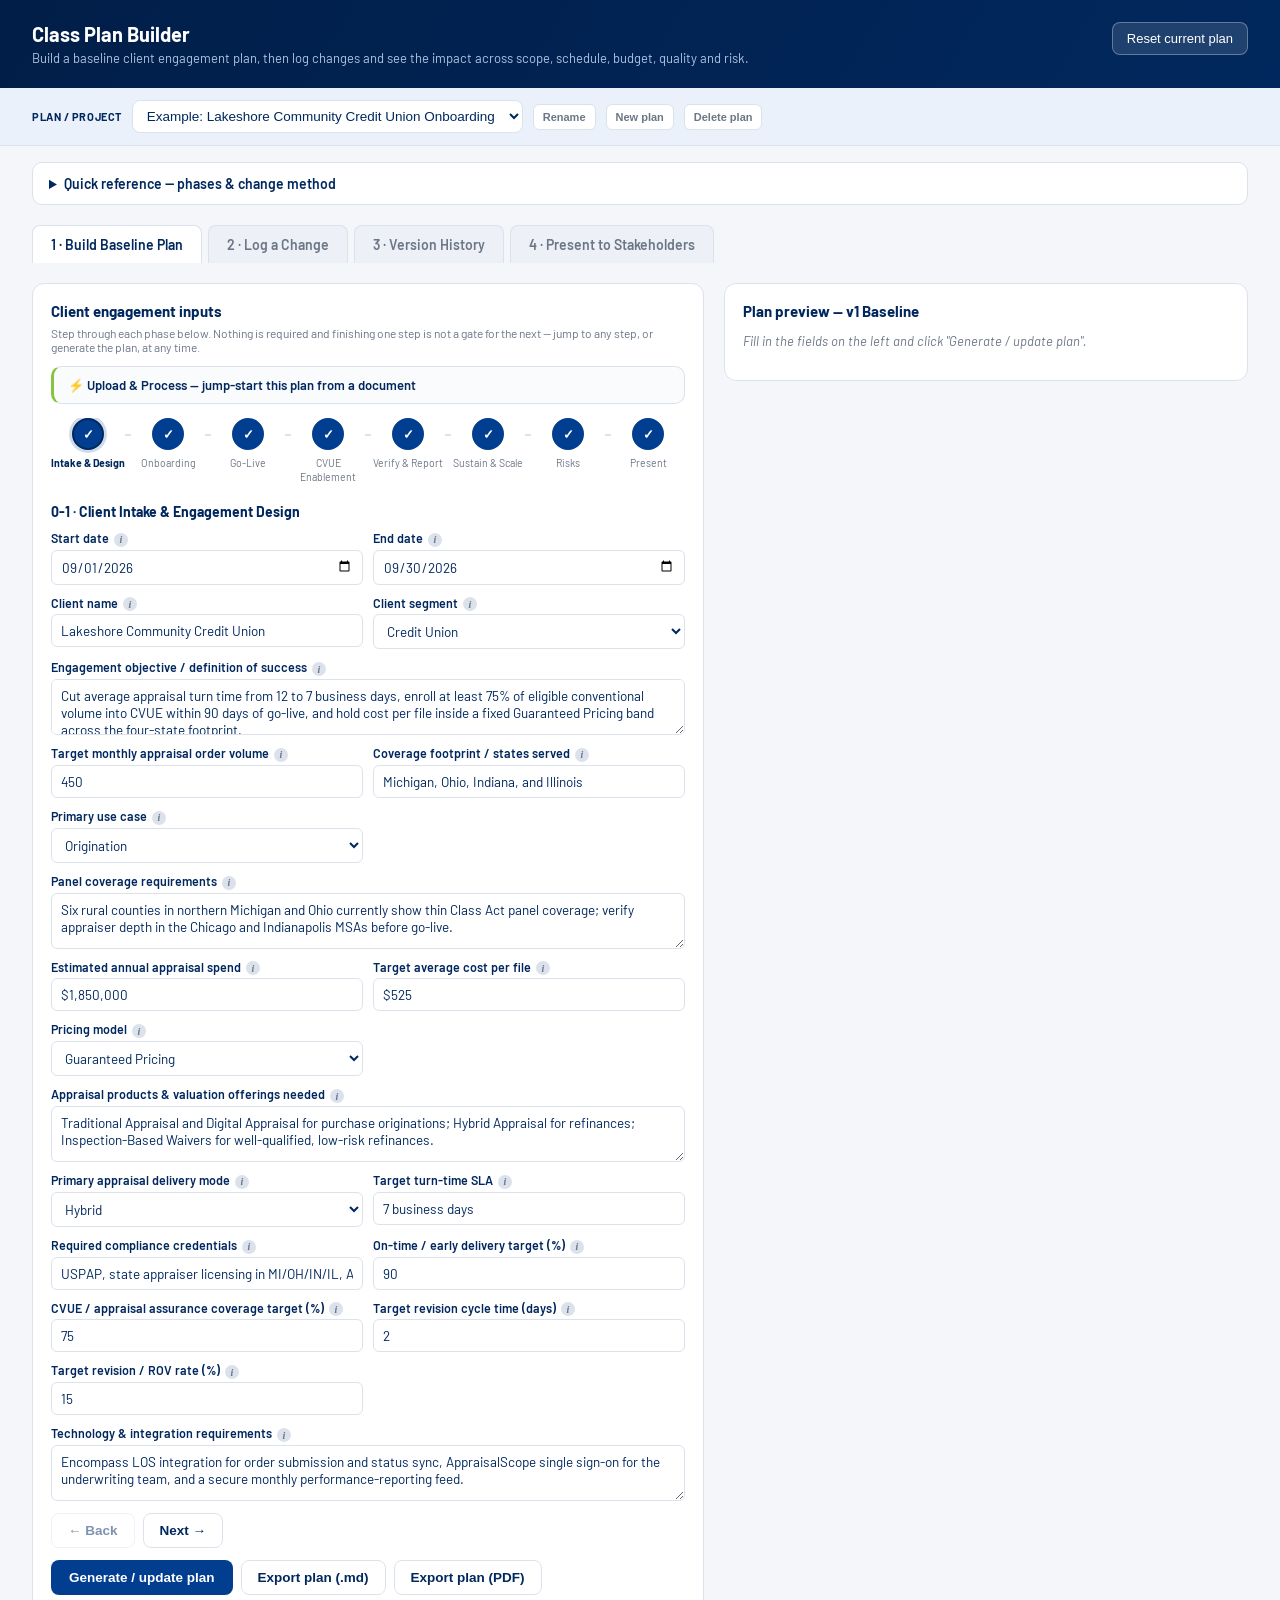
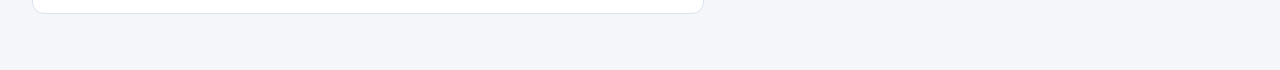
==== class-plan-builder.html @ 6e2c3fe5 "Add files via upload" ====
<!DOCTYPE html>
<html lang="en">
<head>
<meta charset="UTF-8">
<meta name="viewport" content="width=device-width, initial-scale=1.0">
<title>Class Plan Builder</title>
<link href="https://fonts.googleapis.com/css2?family=Barlow:wght@400;500;600;700&display=swap" rel="stylesheet">
<style>
  :root{
    color-scheme: light;
    --teal-dark:#011E48;
    --teal:#01285E;
    --accent:#85C341;
    --accent-2:#013E90;
    --bg:#F4F6FA;
    --card:#ffffff;
    --border:#DCE2EC;
    --text:#01285E;
    --muted:#6B7686;
    --sev-none:#97A1B2;
    --sev-low:#013E90;
    --sev-medium:#C58A1C;
    --sev-high:#C4472C;
  }
  *{box-sizing:border-box;}
  body{ font-family:'Barlow',-apple-system,BlinkMacSystemFont,'Segoe UI',sans-serif; background:var(--bg); color:var(--text); margin:0; }
  header{ background:linear-gradient(120deg,var(--teal-dark),var(--teal)); color:#fff; padding:22px 32px; display:flex; justify-content:space-between; align-items:flex-start; flex-wrap:wrap; gap:12px; }
  header h1{ margin:0; font-size:20px; }
  header p{ margin:4px 0 0; color:#AFC4E2; font-size:13px; }
  header .actions{ display:flex; gap:8px; }
  .top-btn{ background:rgba(255,255,255,.12); color:#fff; border:1px solid rgba(255,255,255,.3); padding:8px 14px; border-radius:8px; font-size:13px; cursor:pointer; }
  .top-btn:hover{ background:rgba(255,255,255,.22); }

  .project-bar{ display:flex; align-items:center; gap:10px; padding:12px 32px; background:#EAF1FB; border-bottom:1px solid var(--border); flex-wrap:wrap; }
  .project-bar-label{ font-size:11px; font-weight:700; color:var(--teal); text-transform:uppercase; letter-spacing:.05em; }
  .project-bar select{ padding:7px 10px; border-radius:8px; border:1px solid var(--border); font-size:13.5px; min-width:200px; background:#fff; color:var(--text); }

  details.quickref{ margin:16px 32px 0; background:#fff; border:1px solid var(--border); border-radius:10px; }
  details.quickref summary{ padding:12px 16px; font-weight:600; cursor:pointer; color:var(--teal); font-size:14px; }
  .quickref-body{ padding:0 16px 16px; font-size:13px; color:var(--muted); line-height:1.6; }
  .quickref-body b{ color:var(--text); }
  .phase-chain{ display:flex; flex-wrap:wrap; gap:6px; margin:8px 0 14px; }
  .phase-chip{ background:#EAF1FB; border:1px solid var(--border); border-radius:16px; padding:4px 10px; font-size:12px; }

  .tabs{ display:flex; gap:6px; padding:20px 32px 0; }
  .tab-btn{ padding:10px 18px; border-radius:8px 8px 0 0; border:1px solid var(--border); border-bottom:none; background:#EDF0F6; cursor:pointer; font-weight:600; color:var(--muted); font-size:14px; }
  .tab-btn.active{ background:var(--card); color:var(--teal); }
  .tab-content{ display:none; padding:20px 32px 56px; }
  .tab-content.active{ display:block; }

  .columns{ display:grid; grid-template-columns:1fr 1fr; gap:20px; align-items:start; }
  @media(max-width:920px){ .columns{grid-template-columns:1fr;} }
  .panel{ background:var(--card); border:1px solid var(--border); border-radius:12px; padding:18px; }
  .panel h2{ margin-top:0; font-size:15px; color:var(--teal); }
  .panel .hint{ font-size:12px; color:var(--muted); margin:-6px 0 12px; }

  .group{ border:1px solid var(--border); border-radius:10px; margin-bottom:10px; background:#FAFBFD; }
  .group summary{ border-radius:10px 10px 0 0; }
  .group summary{ padding:10px 14px; font-weight:600; cursor:pointer; color:var(--teal); font-size:13px; }
  .grid{ display:grid; grid-template-columns:1fr 1fr; gap:10px; padding:0 14px 14px; }
  .grid.no-pad{ padding:0; }
  .field{ display:flex; flex-direction:column; gap:3px; font-size:12.5px; color:var(--muted); }
  .field.wide{ grid-column:1/-1; }
  .field input, .field select, .field textarea{ padding:7px 9px; border:1px solid var(--border); border-radius:6px; font-size:13.5px; font-family:inherit; color:var(--text); background:#fff; }
  .field textarea{ min-height:56px; resize:vertical; }
  .field > span{ font-weight:600; color:var(--text); }

  .info-icon{ display:inline-flex; align-items:center; justify-content:center; width:14px; height:14px; border-radius:50%; background:var(--border); color:var(--muted); font-size:10px; font-weight:700; font-style:italic; font-family:Georgia,'Times New Roman',serif; cursor:help; position:relative; margin-left:5px; vertical-align:middle; }
  .info-icon:hover, .info-icon:focus{ background:var(--accent-2); color:#fff; outline:none; }
  .info-icon .tooltip{ display:none; position:absolute; left:50%; transform:translateX(-50%); bottom:135%; width:230px; background:var(--teal); color:#fff; font-size:11px; font-weight:400; font-style:normal; font-family:-apple-system,BlinkMacSystemFont,"Segoe UI",Roboto,sans-serif; padding:8px 10px; border-radius:8px; line-height:1.45; z-index:30; box-shadow:0 4px 12px rgba(0,0,0,.18); text-align:left; }
  .info-icon .tooltip::after{ content:''; position:absolute; top:100%; left:50%; transform:translateX(-50%); border:5px solid transparent; border-top-color:var(--teal); }
  .info-icon:hover .tooltip, .info-icon:focus .tooltip{ display:block; }
  .change-group{ border-left:3px solid var(--accent-2); }
  .change-subhead{ font-size:11px; font-weight:700; text-transform:uppercase; letter-spacing:.05em; color:var(--muted); margin:10px 14px 6px; }
  .impact-lever-title{ font-size:12px; font-weight:700; color:var(--teal); margin-bottom:4px; }
  .change-field-cluster{ margin:0 14px 12px; padding-left:10px; border-left:2px solid var(--border); }
  .change-field-cluster-title{ font-size:11px; font-weight:700; color:var(--accent-2); margin:0 0 6px; }
  .change-field-cluster .grid{ padding:0; }

  .wizard-steps{ display:flex; align-items:flex-start; margin-bottom:16px; overflow-x:auto; padding-bottom:4px; }
  .wizard-step{ display:flex; flex-direction:column; align-items:center; cursor:pointer; flex:0 0 auto; width:74px; text-align:center; }
  .wizard-step-icon{ width:32px; height:32px; border-radius:50%; background:#EDF0F6; border:2px solid var(--border); color:var(--muted); display:flex; align-items:center; justify-content:center; font-size:13px; font-weight:700; }
  .wizard-step.filled .wizard-step-icon{ background:var(--accent-2); border-color:var(--accent-2); color:#fff; }
  .wizard-step.active .wizard-step-icon{ border-color:var(--teal); box-shadow:0 0 0 3px rgba(1,62,144,.18); }
  .wizard-step.active .wizard-step-label{ color:var(--teal); font-weight:700; }
  .wizard-step-label{ font-size:10.5px; color:var(--muted); margin-top:6px; line-height:1.25; }
  .wizard-step-line{ flex:1 1 auto; height:2px; background:var(--border); margin-top:16px; min-width:6px; }
  .wizard-step-title{ font-size:14px; color:var(--teal); margin:0 0 10px; }

  button.primary{ background:var(--accent-2); color:#fff; border:none; padding:10px 18px; border-radius:8px; font-weight:600; cursor:pointer; font-size:13.5px; }
  button.primary:hover{ background:#012E6B; }
  button.secondary{ background:#fff; border:1px solid var(--border); padding:9px 16px; border-radius:8px; cursor:pointer; font-weight:600; color:var(--teal); font-size:13.5px; }
  button.secondary:hover{ background:#F1F4F9; }
  button:disabled{ opacity:.5; cursor:not-allowed; }
  .btn-row{ display:flex; gap:8px; margin-top:12px; flex-wrap:wrap; }

  .plan-group{ margin-bottom:14px; }
  .plan-group h3{ font-size:12px; text-transform:uppercase; letter-spacing:.05em; color:var(--accent-2); border-bottom:1px solid var(--border); padding-bottom:5px; margin:0 0 6px; }
  .plan-row{ display:grid; grid-template-columns:190px 1fr; gap:10px; padding:3px 4px; font-size:13px; border-radius:6px; }
  .plan-row.changed{ background:#FDF3E0; }
  .plan-label{ color:var(--muted); font-weight:600; }
  .old{ text-decoration:line-through; color:#A8392B; margin-right:4px; }
  .new{ color:var(--accent-2); font-weight:700; }
  .empty-plan{ color:var(--muted); font-size:13px; font-style:italic; }

  .gantt{ margin-bottom:18px; padding:12px; background:#FAFBFD; border:1px solid var(--border); border-radius:10px; }
  .gantt-axis{ display:flex; justify-content:space-between; font-size:11px; color:var(--muted); margin-bottom:8px; padding:0 2px; font-weight:600; }
  .gantt-row{ display:grid; grid-template-columns:180px 1fr; align-items:center; gap:8px; margin-bottom:7px; }
  .gantt-label{ font-size:12px; color:var(--text); font-weight:600; }
  .gantt-track{ position:relative; height:24px; background:#EDF0F6; border-radius:6px; }
  .gantt-bar{ position:absolute; top:2px; bottom:2px; background:var(--accent-2); border-radius:5px; display:flex; align-items:center; overflow:hidden; -webkit-print-color-adjust:exact; print-color-adjust:exact; }
  .gantt-bar.changed{ background:var(--sev-medium); }
  .gantt-bar-text{ font-size:10px; color:#fff; white-space:nowrap; padding:0 6px; }
  .gantt-empty{ font-size:11px; color:var(--muted); font-style:italic; padding-left:8px; line-height:24px; }

  .lever-checklist{ display:flex; flex-wrap:wrap; gap:8px; margin-bottom:4px; }
  .lever-check{ display:flex; align-items:center; gap:6px; font-size:12.5px; border:1px solid var(--border); border-radius:20px; padding:6px 12px; cursor:pointer; background:#fff; color:var(--text); }
  .lever-check input{ margin:0; }
  .lever-check.checked{ background:var(--accent-2); border-color:var(--accent-2); color:#fff; }

  .impact-card{ border:1px solid var(--border); border-radius:10px; padding:10px 12px; margin-bottom:8px; border-left:6px solid var(--sev-none); background:#fff; }
  .impact-card.sev-none{ border-left-color:var(--sev-none); }
  .impact-card.sev-low{ border-left-color:var(--sev-low); }
  .impact-card.sev-medium{ border-left-color:var(--sev-medium); }
  .impact-card.sev-high{ border-left-color:var(--sev-high); }
  .impact-head{ display:flex; justify-content:space-between; align-items:center; margin-bottom:6px; }
  .impact-head strong{ font-size:13px; }
  .impact-head select{ font-size:12px; padding:3px 6px; border-radius:6px; border:1px solid var(--border); }
  .impact-card textarea{ width:100%; border:1px solid var(--border); border-radius:6px; padding:6px 8px; font-size:12.5px; min-height:44px; font-family:inherit; }

  .version-row{ display:flex; align-items:center; gap:6px; margin-bottom:8px; }
  .version-pill{ flex:1; display:inline-block; padding:7px 13px; border-radius:20px; border:1px solid var(--border); cursor:pointer; font-size:12.5px; font-weight:600; color:var(--muted); background:#fff; }
  .version-pill.active{ background:var(--teal); color:#fff; border-color:var(--teal); }
  .mini-btn{ font-size:11px; padding:6px 9px; border-radius:6px; border:1px solid var(--border); background:#fff; cursor:pointer; color:var(--muted); font-weight:600; }
  .mini-btn:hover{ background:#F1F4F9; }

  .badge{ display:inline-block; font-size:10.5px; padding:2px 7px; border-radius:10px; background:#EDF0F6; color:var(--muted); margin-left:6px; font-weight:500; }
  .note{ font-size:12px; color:var(--muted); background:#F1F4F9; border-radius:8px; padding:8px 10px; margin-bottom:10px; }
  textarea#changeDescription{ width:100%; min-height:56px; padding:8px 10px; border-radius:8px; border:1px solid var(--border); font-family:inherit; font-size:13.5px; }
  .impact-summary-line{ font-size:13px; margin:2px 0; }
  .sev-tag{ display:inline-block; font-size:10.5px; font-weight:700; text-transform:uppercase; padding:2px 7px; border-radius:6px; color:#fff; margin-right:6px; }
  .sev-tag.none{ background:var(--sev-none); }
  .sev-tag.low{ background:var(--sev-low); }
  .sev-tag.medium{ background:var(--sev-medium); }
  .sev-tag.high{ background:var(--sev-high); }

  .risk-list{ margin:6px 14px 4px; }
  .risk-row{ display:grid; grid-template-columns:1fr auto auto; gap:8px; align-items:start; padding:8px 0; border-bottom:1px solid var(--border); }
  .risk-row textarea{ min-height:44px; padding:7px 9px; border:1px solid var(--border); border-radius:6px; font-family:inherit; font-size:13px; resize:vertical; }
  .risk-share{ display:flex; align-items:center; gap:5px; font-size:11.5px; color:var(--muted); white-space:nowrap; padding-top:8px; }
  .risk-display-list{ margin:0; padding-left:18px; }
  .risk-display-list li{ margin-bottom:3px; }

  .stakeholder-list{ margin:6px 14px 4px; }
  .stakeholder-row{ display:grid; grid-template-columns:1.2fr 1fr auto auto; gap:8px; align-items:center; padding:8px 0; border-bottom:1px solid var(--border); }
  .stakeholder-row input, .stakeholder-row select{ padding:7px 9px; border:1px solid var(--border); border-radius:6px; font-family:inherit; font-size:13px; }

  .raci-table-wrap{ margin:6px 14px 12px; overflow-x:auto; }
  .raci-table{ border-collapse:collapse; width:100%; font-size:12.5px; }
  .raci-table th, .raci-table td{ border:1px solid var(--border); padding:6px 8px; text-align:center; }
  .raci-table thead th{ background:#EAF1FB; color:var(--teal); font-size:11px; text-transform:uppercase; letter-spacing:.03em; }
  .raci-row-label{ text-align:left !important; font-weight:600; color:var(--text); white-space:nowrap; }
  .raci-row-label input{ width:100%; padding:5px 7px; border:1px solid var(--border); border-radius:5px; font-family:inherit; font-size:12.5px; }
  .raci-role-sub{ display:block; font-weight:400; color:var(--muted); font-size:10.5px; text-transform:none; letter-spacing:0; }
  .raci-table select{ padding:4px 5px; border:1px solid var(--border); border-radius:5px; font-size:12px; font-weight:700; text-align:center; width:100%; }
  .raci-cell-R{ background:#D8E5F5; color:#012E6B; font-weight:700; }
  .raci-cell-A{ background:#FDF4F2; color:#A8392B; font-weight:700; }
  .raci-cell-C{ background:#FDF3E0; color:#8A5A12; font-weight:700; }
  .raci-cell-I{ background:#eaf1fb; color:#013E90; font-weight:700; }
  .raci-cell-blank{ background:#FAFBFD; color:var(--muted); }
  .raci-tag{ display:inline-block; font-size:9.5px; font-weight:700; text-transform:uppercase; padding:1px 6px; border-radius:5px; margin-right:5px; color:#fff; vertical-align:middle; }
  .raci-tag-phase{ background:var(--accent-2); }
  .raci-tag-risk{ background:var(--sev-high); }
  .raci-tag-custom{ background:var(--muted); }
  .raci-legend{ font-size:11.5px; color:var(--muted); margin:0; }

  .comms-list{ margin:6px 14px 4px; }
  .comms-row{ padding:10px 0; border-bottom:1px solid var(--border); }
  .comms-row-grid{ display:grid; grid-template-columns:1fr 1fr; gap:8px; margin-bottom:8px; }
  .comms-row-grid label{ display:flex; flex-direction:column; gap:3px; font-size:11.5px; color:var(--muted); font-weight:600; }
  .comms-row-grid input, .comms-row-grid select{ padding:6px 8px; border:1px solid var(--border); border-radius:6px; font-family:inherit; font-size:13px; color:var(--text); font-weight:400; }
  .comms-row textarea{ width:100%; min-height:40px; padding:7px 9px; border:1px solid var(--border); border-radius:6px; font-family:inherit; font-size:13px; resize:vertical; margin-bottom:6px; }

  .present-doc{ max-width:720px; }
  .present-kicker{ font-size:11px; font-weight:700; letter-spacing:.06em; text-transform:uppercase; color:var(--accent-2); margin-bottom:6px; }
  .present-hero h2{ font-size:22px; color:var(--teal); margin:0 0 18px; line-height:1.35; }
  .present-section{ margin-bottom:22px; padding-bottom:18px; border-bottom:1px solid var(--border); }
  .present-section:last-child{ border-bottom:none; }
  .present-section h3{ font-size:12px; text-transform:uppercase; letter-spacing:.05em; color:var(--accent-2); margin:0 0 8px; }
  .present-section p{ font-size:14px; line-height:1.6; margin:0; color:var(--text); }
  .present-kpis{ display:flex; flex-wrap:wrap; gap:8px; }
  .present-kpi{ background:#EAF1FB; border:1px solid var(--border); border-radius:20px; padding:6px 14px; font-size:13px; font-weight:600; color:var(--teal); }

  .upload-box{ border-left:3px solid var(--accent); margin-bottom:14px; }
  .upload-box summary{ display:flex; align-items:center; gap:8px; }
  .upload-box-body{ padding:0 14px 14px; }
  .dropzone{ border:2px dashed var(--border); border-radius:10px; padding:22px 16px; text-align:center; cursor:pointer; background:#FAFBFD; transition:border-color .15s, background .15s; }
  .dropzone:hover, .dropzone.dragover{ border-color:var(--accent-2); background:#EAF1FB; }
  .dropzone-icon{ font-size:22px; margin-bottom:6px; }
  .dropzone-title{ font-size:13px; font-weight:600; color:var(--teal); margin-bottom:3px; }
  .dropzone-sub{ font-size:11.5px; color:var(--muted); }
  .dropzone-filelist{ list-style:none; margin:10px 0 0; padding:0; text-align:left; }
  .dropzone-filelist li{ display:flex; align-items:center; gap:8px; font-size:12.5px; font-weight:600; color:var(--accent-2); word-break:break-all; padding:4px 8px; border-radius:6px; background:#fff; border:1px solid var(--border); margin-bottom:5px; }
  .dropzone-filelist .file-size{ font-weight:400; color:var(--muted); white-space:nowrap; }
  .dropzone-filelist .file-remove{ margin-left:auto; background:none; border:none; color:var(--muted); cursor:pointer; font-size:14px; line-height:1; padding:2px 4px; }
  .dropzone-filelist .file-remove:hover{ color:#A8392B; }
  .upload-status{ font-size:12px; color:var(--muted); margin-top:10px; line-height:1.5; min-height:0; }
  .upload-status.busy{ color:var(--accent-2); }
  .upload-status.error{ color:#A8392B; }
  .upload-status.success{ color:var(--accent-2); }
  .originator-row{ display:flex; align-items:center; gap:6px; margin-bottom:10px; padding-bottom:10px; border-bottom:1px dashed var(--border); }
  .originator-tag{ font-size:10.5px; font-weight:700; text-transform:uppercase; letter-spacing:.04em; background:var(--accent); color:#011E48; border-radius:10px; padding:3px 9px; }
  .originator-name{ font-size:12.5px; color:var(--text); flex:1; word-break:break-all; }

  .modal-overlay{ position:fixed; inset:0; background:rgba(1,30,72,.55); display:flex; align-items:center; justify-content:center; z-index:200; padding:20px; }
  .modal-box{ background:#fff; border-radius:12px; padding:22px; width:360px; max-width:100%; box-shadow:0 12px 40px rgba(0,0,0,.25); }
  .modal-message{ font-size:13.5px; color:var(--text); margin-bottom:14px; line-height:1.5; white-space:pre-line; }
  .modal-input{ width:100%; padding:9px 10px; border:1px solid var(--border); border-radius:8px; font-size:13.5px; margin-bottom:16px; font-family:inherit; color:var(--text); }
  .modal-actions{ display:flex; justify-content:flex-end; gap:8px; }

  .print-only{ position:absolute; left:-9999px; top:0; width:800px; }
  @media print{
    body *{ visibility:hidden; }
    #printArea, #printArea *{ visibility:visible; }
    #printArea{ position:absolute; left:0; top:0; width:100%; padding:24px; }
    #printArea h1{ font-size:20px; margin-bottom:4px; }
    #printArea h2{ font-size:14px; margin:18px 0 6px; border-bottom:1px solid #ccc; padding-bottom:4px; }
    #printArea .plan-group h3{ font-size:12px; }
    #printArea .plan-row{ font-size:12px; padding:2px 0; }
    #printArea .old{ text-decoration:line-through; }
    #printArea .gantt{ background:#fff; }
    #printArea .gantt-row{ grid-template-columns:150px 1fr; }
    #printArea .gantt-bar{ -webkit-print-color-adjust:exact; print-color-adjust:exact; }
    #printArea .present-doc{ max-width:100%; }
    #printArea .present-kpi{ border:1px solid #ccc; }
  }
</style>
</head>
<body>

<header>
  <div>
    <h1>Class Plan Builder</h1>
    <p>Build a baseline client engagement plan, then log changes and see the impact across scope, schedule, budget, quality and risk.</p>
  </div>
  <div class="actions">
    <button class="top-btn" id="resetAllBtn">Reset current plan</button>
  </div>
</header>

<div class="project-bar">
  <span class="project-bar-label">Plan / Project</span>
  <select id="projectSelect"></select>
  <button class="mini-btn" id="renameProjectBtn">Rename</button>
  <button class="mini-btn" id="newProjectBtn">New plan</button>
  <button class="mini-btn" id="deleteProjectBtn">Delete plan</button>
</div>

<details class="quickref">
  <summary>Quick reference — phases &amp; change method</summary>
  <div class="quickref-body">
    <b>Client engagement lifecycle:</b>
    <div class="phase-chain">
      <span class="phase-chip">0–1 Intake &amp; Design</span>
      <span class="phase-chip">2 Onboarding</span>
      <span class="phase-chip">3 Go-Live</span>
      <span class="phase-chip">4 CVUE Enablement</span>
      <span class="phase-chip">5 Verify &amp; Report</span>
      <span class="phase-chip">6 Sustain &amp; Scale</span>
    </div>
    <b>When something changes:</b> name it → assess impact (scope / schedule / budget / quality / risk) → reprioritize around outcome KPIs → re-baseline with options → communicate → document.
  </div>
</details>

<div class="tabs">
  <div class="tab-btn active" data-tab="baseline">1 · Build Baseline Plan</div>
  <div class="tab-btn" data-tab="change">2 · Log a Change</div>
  <div class="tab-btn" data-tab="history">3 · Version History</div>
  <div class="tab-btn" data-tab="present">4 · Present to Stakeholders</div>
</div>

<!-- TAB 1: BASELINE -->
<div class="tab-content active" id="tab-baseline">
  <div class="columns">
    <div class="panel">
      <h2>Client engagement inputs</h2>
      <p class="hint">Step through each phase below. Nothing is required and finishing one step is not a gate for the next — jump to any step, or generate the plan, at any time.</p>

      <details class="group upload-box" id="uploadProcessBox">
        <summary>⚡ Upload &amp; Process — jump-start this plan from a document</summary>
        <div class="upload-box-body">
          <p class="hint" style="margin-top:0;">Upload a scope of work, brief, budget, or photos of a written plan and Claude will read them and pre-fill the fields below where it can. You can select multiple files at once — e.g. several page photos of the same document. Photo/image extraction is experimental; review everything before you generate the plan.</p>
          <div class="dropzone" id="dropzone" tabindex="0">
            <div class="dropzone-icon">📄</div>
            <div class="dropzone-title">Drag &amp; drop file(s), or click to browse</div>
            <div class="dropzone-sub">Accepted: .xlsx, .docx, .pdf, .jpg, .png — multiple files allowed</div>
            <ul class="dropzone-filelist" id="dropzoneFilelist" style="display:none;"></ul>
          </div>
          <input type="file" id="uploadFileInput" accept=".xlsx,.docx,.pdf,.jpg,.jpeg,.png" multiple style="display:none;">
          <div class="btn-row">
            <button class="primary" id="processUploadBtn" disabled>Process document(s)</button>
            <button class="secondary" id="clearUploadBtn" style="display:none;">Remove all</button>
          </div>
          <div class="upload-status" id="uploadStatus"></div>
        </div>
      </details>

      <div class="wizard-steps" id="wizardSteps"></div>
      <div id="wizardStepBody"></div>
      <div class="btn-row">
        <button class="secondary" id="wizardPrevBtn">← Back</button>
        <button class="secondary" id="wizardNextBtn">Next →</button>
      </div>
      <div class="btn-row">
        <button class="primary" id="generateBtn">Generate / update plan</button>
        <button class="secondary" id="exportBaselineBtn">Export plan (.md)</button>
        <button class="secondary" id="exportBaselinePdfBtn">Export plan (PDF)</button>
      </div>
    </div>
    <div class="panel">
      <h2>Plan preview — v1 Baseline</h2>
      <div id="planView"><p class="empty-plan">Fill in the fields on the left and click "Generate / update plan".</p></div>
    </div>
  </div>
</div>

<!-- TAB 2: CHANGE -->
<div class="tab-content" id="tab-change">
  <div class="columns">
    <div class="panel">
      <h2>What changed?</h2>
      <p class="hint">Check every lever that applies. Each one gets its own scope / schedule / budget / quality / risk rating and its own affected fields — so Budget and Underwriting shift, for example, can rate "scope" differently — and you can combine several levers into one version.</p>
      <div id="leverChecklist" class="lever-checklist"></div>
      <div id="changeFieldsContainer" style="margin-top:10px;"></div>
      <label style="display:block; margin-top:12px; font-size:13px; font-weight:600; color:var(--muted);">Change description
        <textarea id="changeDescription" placeholder="What happened, in your own words..."></textarea>
      </label>
      <div class="btn-row">
        <button class="primary" id="applyChangeBtn" disabled>Create new plan version</button>
      </div>
    </div>
    <div class="panel">
      <h2 id="resultHeading">Current active plan</h2>
      <div id="resultImpactSummary"></div>
      <div id="resultPlanView"><p class="empty-plan">Generate your baseline plan first (tab 1).</p></div>
      <div class="btn-row">
        <button class="secondary" id="exportResultBtn" disabled>Export this version (.md)</button>
        <button class="secondary" id="exportResultPdfBtn" disabled>Export this version (PDF)</button>
      </div>
    </div>
  </div>
</div>

<!-- TAB 3: HISTORY -->
<div class="tab-content" id="tab-history">
  <div class="columns">
    <div class="panel">
      <h2>Versions</h2>
      <p class="hint">Plan: <b id="historyProjectName">—</b>. Switch, rename, or delete plans from the bar at the top. Click a version name below to view it.</p>
      <div id="originatorSection"></div>
      <div id="versionPills"><p class="empty-plan">No versions yet.</p></div>
      <div class="btn-row">
        <button class="secondary" id="exportAllBtn" disabled>Export full history (.md)</button>
      </div>
    </div>
    <div class="panel">
      <h2 id="historyHeading">—</h2>
      <div id="historyImpactSummary"></div>
      <div id="historyPlanView"><p class="empty-plan">Select a version.</p></div>
      <div class="btn-row">
        <button class="secondary" id="exportHistoryBtn" disabled>Export this version (.md)</button>
        <button class="secondary" id="exportHistoryPdfBtn" disabled>Export this version (PDF)</button>
      </div>
    </div>
  </div>
</div>

<!-- TAB 4: PRESENT -->
<div class="tab-content" id="tab-present">
  <div class="panel">
    <h2>Client-facing summary</h2>
    <p class="hint">Auto-composed from the latest version of the active plan — fill in the "Presenting To Stakeholders" step (tab 1) and the risk register to populate this. This view is meant to be shown to the client, not edited directly.</p>
    <div id="presentView"></div>
    <div class="btn-row">
      <button class="secondary" id="exportPresentPdfBtn">Export presentation (PDF)</button>
    </div>
  </div>
</div>

<div id="printArea" class="print-only"></div>

<div id="modalOverlay" class="modal-overlay" style="display:none;">
  <div class="modal-box">
    <div class="modal-message" id="modalMessage"></div>
    <input type="text" id="modalInput" class="modal-input" style="display:none;">
    <div class="modal-actions">
      <button class="secondary" id="modalCancelBtn">Cancel</button>
      <button class="primary" id="modalConfirmBtn">OK</button>
    </div>
  </div>
</div>

<script>
(function(){

  var FIELDS = [
    // ---- 0-1 · Client Intake & Engagement Design ----
    {id:'phaseIntake_start', label:'Start date', group:'intake', type:'date', levers:['timeline'], desc:'When work on the Intake & Design phase is expected to begin.'},
    {id:'phaseIntake_end', label:'End date', group:'intake', type:'date', levers:['timeline'], desc:'When work on the Intake & Design phase is expected to wrap up.'},
    {id:'clientName', label:'Client name', group:'intake', type:'text', placeholder:'e.g. Consumers Credit Union, Pennymac, American Portfolio Mortgage', desc:'The lender, broker, credit union, or servicer this engagement plan is for.'},
    {id:'clientSegment', label:'Client segment', group:'intake', type:'select', options:['Banking / Centralized Banking','Wholesale Lending / TPO','Distributed Retail Lending','Credit Union','Private Lending','Other'], desc:'The market segment shapes the engagement: banks often centralize ordering, wholesale/TPO channels route through brokers, distributed retail needs branch-level coverage, and credit unions and private lenders have their own volume and compliance patterns.'},
    {id:'engagementObjective', label:'Engagement objective / definition of success', group:'intake', type:'textarea', wide:true, desc:'What this client relationship needs to achieve — faster turn times, lower repurchase risk, cost savings, or expanded coverage. Be specific; it drives every decision below.'},
    {id:'monthlyOrderVolume', label:'Target monthly appraisal order volume', group:'intake', type:'number', levers:['volume'], desc:'How many appraisal orders per month this client is expected to place, as a hard number or a range.'},
    {id:'footprint', label:'Coverage footprint / states served', group:'intake', type:'text', desc:'Where this client needs appraiser panel coverage: states, MSAs, or specific regions.'},
    {id:'primaryUseCase', label:'Primary use case', group:'intake', type:'select', options:['Origination','Home Equity','Servicing','Reverse Mortgage','New Construction','Multiple / mixed'], desc:'The loan use case driving order volume. Confirm this with the client rather than assuming it — it changes which appraisal products and turn-time expectations matter most.'},
    {id:'panelCoverageRequirements', label:'Panel coverage requirements', group:'intake', type:'textarea', wide:true, levers:['volume'], desc:'States or MSAs where appraiser panel capacity must be built out or verified before go-live, including any rural or low-coverage areas that need special attention.'},
    {id:'estimatedAnnualSpend', label:'Estimated annual appraisal spend', group:'intake', type:'text', levers:['budget'], desc:'The client’s expected total spend on appraisal and valuation services over the next 12 months.'},
    {id:'targetCostPerFile', label:'Target average cost per file', group:'intake', type:'text', levers:['budget'], desc:'Target average cost per appraisal order. Useful for comparing product mix (traditional vs. digital vs. alternative valuations) and catching scope creep early.'},
    {id:'pricingModel', label:'Pricing model', group:'intake', type:'select', options:['Guaranteed Pricing','Standard / pay-per-order','Pay Later','Volume-based / negotiated','Other'], levers:['budget'], desc:'How the client is billed. Guaranteed Pricing locks in a fixed fee, Pay Later defers payment, and volume-based pricing is negotiated against committed order counts.'},
    {id:'appraisalProducts', label:'Appraisal products & valuation offerings needed', group:'intake', type:'textarea', wide:true, levers:['panel'], desc:'The mix of products this client will order: traditional, digital, or hybrid appraisals; inspection-based waivers; or alternative valuations like AVM, BPO, or Class Evaluation.'},
    {id:'appraisalDeliveryMode', label:'Primary appraisal delivery mode', group:'intake', type:'select', options:['Traditional','Digital','Hybrid','Alternative valuation (AVM/BPO/desktop)','Mixed'], levers:['panel'], desc:'The primary way appraisals are delivered for this client. Digital and hybrid options speed up turn times; alternative valuations can skip a full inspection entirely where eligible.'},
    {id:'targetTurnTime', label:'Target turn-time SLA', group:'intake', type:'text', placeholder:'e.g. 5 business days', levers:['panel','timeline'], desc:'The turnaround time this client expects from order to completed report.'},
    {id:'complianceCertifications', label:'Required compliance credentials', group:'intake', type:'text', desc:'Compliance requirements this engagement must satisfy: USPAP, state appraiser licensing, Appraiser Independence Requirements (AIR), SOC 2, or client-specific vendor requirements.'},
    {id:'onTimeDeliveryTarget', label:'On-time / early delivery target (%)', group:'intake', type:'number', levers:['compliance'], desc:'The percentage of orders expected to deliver on time or early.'},
    {id:'cvueCoverageTarget', label:'CVUE / appraisal assurance coverage target (%)', group:'intake', type:'number', levers:['compliance','underwriting'], desc:'The percentage of this client’s eligible conventional appraisals expected to qualify for CVUE (Class Valuation Underwriting Engine), removing the need for a lender-side underwriting review.'},
    {id:'revisionCycleTarget', label:'Target revision cycle time (days)', group:'intake', type:'number', levers:['compliance'], desc:'How long a revision request should take to resolve between the appraiser, Class Valuation, and the client once flagged.'},
    {id:'revisionRateTarget', label:'Target revision / ROV rate (%)', group:'intake', type:'number', levers:['compliance'], desc:'The share of orders expected to trigger a revision or Reconsideration of Value (ROV) request. Lower is better.'},
    {id:'integrationRequirements', label:'Technology & integration requirements', group:'intake', type:'textarea', wide:true, levers:['panel'], desc:'What needs to connect before go-live: LOS integration, AppraisalScope or Class Marketplace (CMP) setup, single sign-on, or API connections.'},

    // ---- 2 · Panel & Platform Onboarding ----
    {id:'phaseMobilize_start', label:'Start date', group:'mobilize', type:'date', levers:['timeline'], desc:'When work on the Onboarding phase is expected to begin.'},
    {id:'phaseMobilize_end', label:'End date', group:'mobilize', type:'date', levers:['timeline'], desc:'When work on the Onboarding phase is expected to wrap up.'},
    {id:'panelBuildWindow', label:'Panel build-out window (weeks)', group:'mobilize', type:'number', levers:['volume','timeline'], desc:'How many weeks are allocated to build or verify appraiser panel coverage in this client’s footprint before go-live.'},
    {id:'rolloutStructure', label:'Rollout structure', group:'mobilize', type:'select', options:['Single market launch','Phased / staggered rollout by region'], levers:['timeline'], desc:'Whether the client goes live everywhere at once, or rolls out region by region. Phasing reduces risk but slows the ramp to full volume.'},
    {id:'orderPlatform', label:'Order & tracking platform', group:'mobilize', type:'text', levers:['compliance'], desc:'The platform used to place, track, and manage orders — e.g. AppraisalScope, Class Marketplace (CMP), or a direct LOS integration.'},

    // ---- 3 · Go-Live & Order Fulfillment ----
    {id:'phaseDeliver_start', label:'Start date', group:'deliver', type:'date', levers:['timeline'], desc:'When work on the Go-Live phase is expected to begin.'},
    {id:'phaseDeliver_end', label:'End date', group:'deliver', type:'date', levers:['timeline'], desc:'When work on the Go-Live phase is expected to wrap up.'},
    {id:'goLiveWindow', label:'Go-live / ramp-up window', group:'deliver', type:'text', placeholder:'e.g. weeks 5-8', levers:['timeline'], desc:'The calendar period during which the client transitions from onboarding into live order volume.'},
    {id:'qaCheckpoints', label:'Quality assurance checkpoints', group:'deliver', type:'textarea', wide:true, levers:['panel'], desc:'Planned check-ins to catch turn-time, quality, or coverage problems early: AI-enabled QA (Class INtelligence) reviews, panel performance scorecards, or client escalation check-ins.'},

    // ---- 4 · Underwriting Assurance & CVUE Enablement ----
    {id:'phaseUnderwriting_start', label:'Start date', group:'underwriting', type:'date', levers:['timeline'], desc:'When work on the Underwriting Assurance & CVUE Enablement phase is expected to begin.'},
    {id:'phaseUnderwriting_end', label:'End date', group:'underwriting', type:'date', levers:['timeline'], desc:'When work on the Underwriting Assurance & CVUE Enablement phase is expected to wrap up.'},
    {id:'underwritingStakeholders', label:'Client underwriting / risk stakeholders', group:'underwriting', type:'textarea', wide:true, levers:['underwriting'], desc:'The underwriting, risk, and QC leaders on the client side who need to sign off on CVUE enrollment and repurchase risk assumption.'},
    {id:'cvueEnrollment', label:'CVUE enrollment status', group:'underwriting', type:'select', options:['Enrolled - fully qualified','Partially qualified','Not yet enrolled','Not applicable for this client'], levers:['underwriting'], desc:'Whether this client is enrolled in CVUE. Enrolling early substantially lowers the lender’s internal review burden.'},
    {id:'cuScoreThreshold', label:'CU® score / eligibility threshold', group:'underwriting', type:'text', levers:['underwriting'], desc:'The Collateral Underwriter (CU) score ceiling and other eligibility rules (property type, LTV/CLTV, loan purpose) that determine which of this client’s appraisals qualify for CVUE.'},

    // ---- 5 · Verify & Report ----
    {id:'phaseVerify_start', label:'Start date', group:'verify', type:'date', levers:['timeline'], desc:'When work on the Verify & Report phase is expected to begin.'},
    {id:'phaseVerify_end', label:'End date', group:'verify', type:'date', levers:['timeline'], desc:'When work on the Verify & Report phase is expected to wrap up.'},
    {id:'qualityAssuranceMethod', label:'How turn-time, quality & compliance are verified', group:'verify', type:'textarea', wide:true, levers:['compliance'], desc:'How results are confirmed: AI-enabled quality assurance (Class INtelligence) plus human review, panel performance scorecards, a SOC 2 audit trail, or a client-side QC sample.'},
    {id:'reportingCadence', label:'Reporting cadence to client', group:'verify', type:'select', options:['Weekly','Biweekly','Monthly','Quarterly','Milestone-based'], levers:['compliance'], desc:'How often you report turn-time, coverage, and CVUE savings performance back to the client.'},

    // ---- 6 · Sustain & Scale ----
    {id:'phaseSustain_start', label:'Start date', group:'sustain', type:'date', levers:['timeline'], desc:'When work on the Sustain & Scale phase is expected to begin.'},
    {id:'phaseSustain_end', label:'End date', group:'sustain', type:'date', levers:['timeline'], desc:'When work on the Sustain & Scale phase is expected to wrap up.'},
    {id:'scalePlan', label:'Renewal / expansion plan', group:'sustain', type:'textarea', wide:true, desc:'What happens if the engagement performs well: contract renewal, expansion into new segments (credit unions, private lending) or products (CVUE, alternative valuations), or added state coverage.'},

    // ---- Risk Register (cross-cutting, no phase dates) ----
    {id:'topRisks', label:'Top risks & mitigations', group:'risk', type:'risklist', wide:true, desc:'Add each risk separately. Mark whether it is safe to show to the client on the Present tab.'},

    // ---- Presenting To Stakeholders (cross-cutting, editable per version) ----
    {id:'clientNeed', label:'Client’s stated need', group:'present', type:'textarea', wide:true, desc:'The specific pain point that triggered this engagement, in the client’s own words. Becomes the opening line of the stakeholder presentation.'},
    {id:'clientSponsor', label:'Client-side sponsor / contact', group:'present', type:'text', desc:'Who on the client side (lender, broker, or credit union) owns this relationship and can make decisions.'},
    {id:'accountExecutive', label:'Class Valuation account lead / contact', group:'present', type:'text', desc:'The Account Executive or client success lead on Class Valuation’s side who is accountable for this relationship.'},
    {id:'decisionRights', label:'Decision rights / escalation path', group:'present', type:'textarea', wide:true, desc:'Who can approve a pricing, panel, or SLA change, and who it escalates to if there is disagreement.'},
    {id:'meetingCadence', label:'Meeting cadence & format', group:'present', type:'select', options:['Weekly','Biweekly','Monthly','Ad hoc'], desc:'How often you will meet with the client, and in what format.'},
    {id:'clientAsks', label:'What we need from the client (and by when)', group:'present', type:'textarea', wide:true, desc:'Concrete asks: LOS access, data, approvals, introductions, sign-offs — one per line, with a rough date.'},
    {id:'stakeholders', label:'Stakeholders & roles', group:'present', type:'stakeholderlist', wide:true, desc:'The people involved in this plan, on either side. Populates the RACI matrix below and the Present tab.'},
    {id:'raciAssignments', label:'RACI matrix', group:'present', type:'racigrid', wide:true, desc:'Who is Responsible, Accountable, Consulted, or Informed for each phase (and each shared risk). Rows sync automatically from your phases and risk register; assign people from your stakeholder list above.'},
    {id:'commsPlan', label:'Communications plan', group:'present', type:'commslist', wide:true, desc:'Who needs to hear from you, how often, through what channel, and why. Add one row per audience — pull from your stakeholder list above, or use "+ Add one row per stakeholder" to pre-fill it, then set cadence and channel per person.'}
  ];

  var GROUPS = [
    {id:'intake', title:'0-1 · Client Intake & Engagement Design', shortLabel:'Intake & Design'},
    {id:'mobilize', title:'2 · Panel & Platform Onboarding', shortLabel:'Onboarding'},
    {id:'deliver', title:'3 · Go-Live & Order Fulfillment', shortLabel:'Go-Live'},
    {id:'underwriting', title:'4 · Underwriting Assurance & CVUE Enablement', shortLabel:'CVUE Enablement'},
    {id:'verify', title:'5 · Verification & Reporting', shortLabel:'Verify & Report'},
    {id:'sustain', title:'6 · Sustain & Scale', shortLabel:'Sustain & Scale'},
    {id:'risk', title:'Risk Register', shortLabel:'Risks'},
    {id:'present', title:'Presenting To Stakeholders', shortLabel:'Present'}
  ];

  var LEVERS = [
    {id:'budget', label:'Budget / pricing change', impact:{scope:'medium',schedule:'low',budget:'high',quality:'medium',risk:'medium'}, note:'Protect turn-time SLAs and compliance verification first — renegotiate product mix or panel tier before cutting QA checkpoints or reporting cadence.'},
    {id:'panel', label:'Panel or product issue (coverage gap / capacity / quality)', impact:{scope:'low',schedule:'high',budget:'medium',quality:'high',risk:'high'}, note:'Activate backup panel tiers or redistribute volume across additional appraisers in the footprint; flag turn-time slippage immediately rather than letting it surface in the client’s own SLA report.'},
    {id:'timeline', label:'Timeline change (compressed / extended)', impact:{scope:'low',schedule:'high',budget:'low',quality:'medium',risk:'medium'}, note:'Consider parallelizing panel build-out and platform integration where compliance allows, and be explicit with the client about what turn-time target is realistic.'},
    {id:'underwriting', label:'Underwriting / CVUE eligibility shift', impact:{scope:'medium',schedule:'low',budget:'low',quality:'low',risk:'high'}, note:'Re-confirm CU score thresholds and eligibility rules with the client’s underwriting team immediately rather than letting it surface in a repurchase dispute.'},
    {id:'compliance', label:'Reporting / compliance requirement change', impact:{scope:'low',schedule:'medium',budget:'low',quality:'high',risk:'medium'}, note:'Check whether existing panel or platform data already satisfies the new requirement (e.g. UAD 3.6, AIR, state licensing) before building new process.'},
    {id:'volume', label:'Order volume shortfall / surge', impact:{scope:'high',schedule:'medium',budget:'low',quality:'low',risk:'medium'}, note:'Diagnose whether it is a rate-cycle, seasonal, or panel-capacity issue before just extending the panel build-out window.'},
    {id:'other', label:'Other / custom change', impact:{scope:'medium',schedule:'medium',budget:'medium',quality:'medium',risk:'medium'}, note:'Assess manually using the scope / schedule / budget / quality / risk lens.'}
  ];

  var TIMELINE_PHASES = [
    {id:'phaseIntake', label:'0-1 · Intake & Design', group:'intake'},
    {id:'phaseMobilize', label:'2 · Onboarding', group:'mobilize'},
    {id:'phaseDeliver', label:'3 · Go-Live', group:'deliver'},
    {id:'phaseUnderwriting', label:'4 · CVUE Enablement', group:'underwriting'},
    {id:'phaseVerify', label:'5 · Verify & Report', group:'verify'},
    {id:'phaseSustain', label:'6 · Sustain & Scale', group:'sustain'}
  ];

  var DIMENSIONS = ['scope','schedule','budget','quality','risk'];
  var SEVERITIES = ['none','low','medium','high'];
  var SEV_RANK = {none:0, low:1, medium:2, high:3};

  // ============================================================================
  // Minimal inline DEFLATE (RFC1951) decoder + ZIP reader + xlsx/docx/pdf text
  // extractors. Written from scratch against the RFC1951/ZIP spec so xlsx/docx
  // files can be parsed with zero external libraries (the sandboxed artifact
  // view only allows loading Chart.js/Grid.js/Mermaid from CDN).
  // ============================================================================
  var DocParser = (function(){

    // ---- RFC1951 DEFLATE decoder ----
    var LENBASE = [3,4,5,6,7,8,9,10,11,13,15,17,19,23,27,31,35,43,51,59,67,83,99,115,131,163,195,227,258];
    var LENEXT  = [0,0,0,0,0,0,0,0,1,1,1,1,2,2,2,2,3,3,3,3,4,4,4,4,5,5,5,5,0];
    var DISTBASE= [1,2,3,4,5,7,9,13,17,25,33,49,65,97,129,193,257,385,513,769,1025,1537,2049,3073,4097,6145,8193,12289,16385,24577];
    var DISTEXT = [0,0,0,0,1,1,2,2,3,3,4,4,5,5,6,6,7,7,8,8,9,9,10,10,11,11,12,12,13,13];
    var CLCIDX  = [16,17,18,0,8,7,9,6,10,5,11,4,12,3,13,2,14,1,15];

    function BitReader(data, startByte){
      this.data = data; this.pos = startByte || 0; this.bitpos = 0;
    }
    BitReader.prototype.readBit = function(){
      var byte = this.data[this.pos] || 0;
      var bit = (byte >> this.bitpos) & 1;
      this.bitpos++;
      if (this.bitpos === 8){ this.bitpos = 0; this.pos++; }
      return bit;
    };
    BitReader.prototype.readBits = function(n){
      var v = 0;
      for (var i=0;i<n;i++) v |= this.readBit() << i;
      return v >>> 0;
    };
    BitReader.prototype.align = function(){
      if (this.bitpos !== 0){ this.bitpos = 0; this.pos++; }
    };

    // Canonical Huffman table: for each code length, the range of codes assigned and the
    // symbols in that range, built directly from RFC1951 3.2.2.
    function buildHuffman(lengths){
      var maxBits = 0;
      for (var i=0;i<lengths.length;i++) if (lengths[i] > maxBits) maxBits = lengths[i];
      var blCount = new Array(maxBits+1); for (i=0;i<=maxBits;i++) blCount[i]=0;
      for (i=0;i<lengths.length;i++) if (lengths[i] > 0) blCount[lengths[i]]++;
      var firstCode = new Array(maxBits+1);
      var firstSymbolIndex = new Array(maxBits+1);
      var symbols = [];
      var code = 0, index = 0;
      for (var bits=1; bits<=maxBits; bits++){
        firstCode[bits] = code;
        firstSymbolIndex[bits] = index;
        for (var sym=0; sym<lengths.length; sym++){
          if (lengths[sym] === bits){ symbols[index] = sym; index++; }
        }
        code = (code + blCount[bits]) << 1;
      }
      return { maxBits: maxBits, blCount: blCount, firstCode: firstCode, firstSymbolIndex: firstSymbolIndex, symbols: symbols };
    }

    function decodeSymbol(br, h){
      var code = 0, first = 0, index = 0;
      for (var len=1; len<=h.maxBits; len++){
        code |= br.readBit();
        var count = h.blCount[len] || 0;
        if (count && (code - first) < count){
          return h.symbols[index + (code - first)];
        }
        index += count;
        first += count;
        first <<= 1;
        code <<= 1;
      }
      throw new Error('DocParser: bad Huffman code in compressed stream');
    }

    var FIXED_LIT_HUFF = (function(){
      var lengths = new Array(288);
      var i;
      for (i=0;i<=143;i++) lengths[i]=8;
      for (i=144;i<=255;i++) lengths[i]=9;
      for (i=256;i<=279;i++) lengths[i]=7;
      for (i=280;i<=287;i++) lengths[i]=8;
      return buildHuffman(lengths);
    })();
    var FIXED_DIST_HUFF = (function(){
      var lengths = new Array(30);
      for (var i=0;i<30;i++) lengths[i]=5;
      return buildHuffman(lengths);
    })();

    function readDynamicHuffman(br){
      var hlit = br.readBits(5) + 257;
      var hdist = br.readBits(5) + 1;
      var hclen = br.readBits(4) + 4;
      var clLengths = new Array(19); for (var z=0;z<19;z++) clLengths[z]=0;
      for (var i=0;i<hclen;i++){ clLengths[CLCIDX[i]] = br.readBits(3); }
      var clHuff = buildHuffman(clLengths);
      var lengths = [];
      while (lengths.length < hlit+hdist){
        var sym = decodeSymbol(br, clHuff);
        if (sym <= 15){
          lengths.push(sym);
        } else if (sym === 16){
          var rep = br.readBits(2)+3;
          var prev = lengths[lengths.length-1] || 0;
          for (var r=0;r<rep;r++) lengths.push(prev);
        } else if (sym === 17){
          var rep2 = br.readBits(3)+3;
          for (var r2=0;r2<rep2;r2++) lengths.push(0);
        } else if (sym === 18){
          var rep3 = br.readBits(7)+11;
          for (var r3=0;r3<rep3;r3++) lengths.push(0);
        } else {
          throw new Error('DocParser: bad code-length symbol');
        }
      }
      var litLengths = lengths.slice(0, hlit);
      var distLengths = lengths.slice(hlit, hlit+hdist);
      return { lit: buildHuffman(litLengths), dist: buildHuffman(distLengths) };
    }

    function inflateBlock(br, out, litHuff, distHuff){
      while (true){
        var sym = decodeSymbol(br, litHuff);
        if (sym < 256){
          out.push(sym);
        } else if (sym === 256){
          break;
        } else {
          var lenIdx = sym - 257;
          if (lenIdx < 0 || lenIdx >= LENBASE.length) throw new Error('DocParser: bad length symbol');
          var length = LENBASE[lenIdx] + br.readBits(LENEXT[lenIdx]);
          var distSym = decodeSymbol(br, distHuff);
          var dist = DISTBASE[distSym] + br.readBits(DISTEXT[distSym]);
          var start = out.length - dist;
          if (start < 0) throw new Error('DocParser: bad back-reference distance');
          for (var k=0;k<length;k++){ out.push(out[start+k]); }
        }
      }
    }

    // Raw DEFLATE (no zlib/gzip wrapper) -> Uint8Array. `data` is a Uint8Array or plain byte array.
    function inflateRaw(data){
      var br = new BitReader(data, 0);
      var out = [];
      var isFinal = false;
      var guard = 0;
      while (!isFinal){
        guard++;
        if (guard > 2000000) throw new Error('DocParser: inflate exceeded block limit (corrupt stream?)');
        isFinal = br.readBit() === 1;
        var type = br.readBits(2);
        if (type === 0){
          br.align();
          var len = data[br.pos] | (data[br.pos+1] << 8);
          br.pos += 4; // LEN (2 bytes) + NLEN (2 bytes, ones-complement, unused here)
          for (var i=0;i<len;i++){ out.push(data[br.pos+i]); }
          br.pos += len;
        } else if (type === 1){
          inflateBlock(br, out, FIXED_LIT_HUFF, FIXED_DIST_HUFF);
        } else if (type === 2){
          var huffs = readDynamicHuffman(br);
          inflateBlock(br, out, huffs.lit, huffs.dist);
        } else {
          throw new Error('DocParser: reserved/invalid DEFLATE block type');
        }
      }
      return new Uint8Array(out);
    }

    // ---- Minimal ZIP reader (xlsx/docx are ZIP containers) ----
    // Locates the End Of Central Directory record, walks the central directory, and lazily
    // inflates only the requested entries (by exact filename) to keep this fast on large files.
    function readUint16LE(buf, off){ return buf[off] | (buf[off+1]<<8); }
    function readUint32LE(buf, off){ return (buf[off] | (buf[off+1]<<8) | (buf[off+2]<<16) | (buf[off+3]<<24)) >>> 0; }

    function findEOCD(buf){
      var minPos = Math.max(0, buf.length - 65557);
      for (var i=buf.length-22; i>=minPos; i--){
        if (buf[i]===0x50 && buf[i+1]===0x4b && buf[i+2]===0x05 && buf[i+3]===0x06){
          return i;
        }
      }
      return -1;
    }

    // Returns { 'path/in/zip.xml': Uint8Array, ... } for every entry whose name matches `wantFn`.
    function unzip(buf, wantFn){
      var eocd = findEOCD(buf);
      if (eocd < 0) throw new Error('DocParser: not a valid zip/xlsx/docx file (no End Of Central Directory found)');
      var entryCount = readUint16LE(buf, eocd+10);
      var cdOffset = readUint32LE(buf, eocd+16);
      var out = {};
      var pos = cdOffset;
      for (var n=0; n<entryCount; n++){
        if (buf[pos]!==0x50 || buf[pos+1]!==0x4b || buf[pos+2]!==0x01 || buf[pos+3]!==0x02){
          break; // malformed central directory - stop rather than read garbage
        }
        var compMethod = readUint16LE(buf, pos+10);
        var compSize = readUint32LE(buf, pos+20);
        var uncompSize = readUint32LE(buf, pos+24);
        var fnLen = readUint16LE(buf, pos+28);
        var extraLen = readUint16LE(buf, pos+30);
        var commentLen = readUint16LE(buf, pos+32);
        var localHeaderOffset = readUint32LE(buf, pos+42);
        var fname = '';
        for (var c=0;c<fnLen;c++){ fname += String.fromCharCode(buf[pos+46+c]); }
        if (!wantFn || wantFn(fname)){
          var lh = localHeaderOffset;
          if (buf[lh]===0x50 && buf[lh+1]===0x4b && buf[lh+2]===0x03 && buf[lh+3]===0x04){
            var lfnLen = readUint16LE(buf, lh+26);
            var lextraLen = readUint16LE(buf, lh+28);
            var dataStart = lh + 30 + lfnLen + lextraLen;
            var compData = buf.subarray(dataStart, dataStart+compSize);
            if (compMethod === 0){
              out[fname] = compData;
            } else if (compMethod === 8){
              out[fname] = inflateRaw(compData);
            } else {
              // unsupported compression method (rare) - skip rather than throw, other parts of
              // the archive may still be readable
            }
          }
        }
        pos += 46 + fnLen + extraLen + commentLen;
      }
      return out;
    }

    function bytesToUtf8(bytes){
      if (typeof TextDecoder !== 'undefined'){
        return new TextDecoder('utf-8').decode(bytes);
      }
      // Fallback manual UTF-8 decode (older environments without TextDecoder)
      var out = '', i = 0;
      while (i < bytes.length){
        var b0 = bytes[i++];
        if (b0 < 0x80){ out += String.fromCharCode(b0); }
        else if ((b0 & 0xE0) === 0xC0){ var b1=bytes[i++]; out += String.fromCharCode(((b0&0x1F)<<6)|(b1&0x3F)); }
        else if ((b0 & 0xF0) === 0xE0){ var b1e=bytes[i++], b2=bytes[i++]; out += String.fromCharCode(((b0&0x0F)<<12)|((b1e&0x3F)<<6)|(b2&0x3F)); }
        else if ((b0 & 0xF8) === 0xF0){
          var b1f=bytes[i++], b2f=bytes[i++], b3f=bytes[i++];
          var cp = ((b0&0x07)<<18)|((b1f&0x3F)<<12)|((b2f&0x3F)<<6)|(b3f&0x3F);
          cp -= 0x10000;
          out += String.fromCharCode(0xD800 + (cp>>10), 0xDC00 + (cp&0x3FF));
        } else { i++; }
      }
      return out;
    }

    // ASCII85 (Adobe variant, used by PDF's /ASCII85Decode filter). Groups of 5 chars (33-117)
    // decode to 4 bytes; 'z' is shorthand for 4 zero bytes; stream ends at '~>'.
    function decodeASCII85(str){
      var end = str.indexOf('~>');
      if (end >= 0) str = str.slice(0, end);
      str = str.replace(/\s+/g, '');
      var out = [];
      var group = [];
      for (var i=0;i<str.length;i++){
        var ch = str[i];
        if (ch === 'z' && group.length === 0){
          out.push(0,0,0,0);
          continue;
        }
        group.push(str.charCodeAt(i) - 33);
        if (group.length === 5){
          var n = (group[0]*85*85*85*85) + (group[1]*85*85*85) + (group[2]*85*85) + (group[3]*85) + group[4];
          out.push((n >>> 24) & 0xFF, (n >>> 16) & 0xFF, (n >>> 8) & 0xFF, n & 0xFF);
          group = [];
        }
      }
      if (group.length > 0){
        var padCount = 5 - group.length;
        for (var p=0;p<padCount;p++) group.push(84); // pad with 'u' (84) per spec before decoding
        var n2 = (group[0]*85*85*85*85) + (group[1]*85*85*85) + (group[2]*85*85) + (group[3]*85) + group[4];
        var bytesOut = [(n2 >>> 24) & 0xFF, (n2 >>> 16) & 0xFF, (n2 >>> 8) & 0xFF, n2 & 0xFF];
        out.push.apply(out, bytesOut.slice(0, 4 - padCount));
      }
      return new Uint8Array(out);
    }

    function decodeXmlEntities(s){
      return s.replace(/&lt;/g,'<').replace(/&gt;/g,'>').replace(/&quot;/g,'"').replace(/&apos;/g,"'")
        .replace(/&#x([0-9a-fA-F]+);/g, function(m,h){ return String.fromCodePoint(parseInt(h,16)); })
        .replace(/&#(\d+);/g, function(m,d){ return String.fromCodePoint(parseInt(d,10)); })
        .replace(/&amp;/g,'&');
    }

    // ---- .docx text extraction ----
    function extractDocxText(buf){
      var files = unzip(buf, function(name){ return name === 'word/document.xml'; });
      var xml = files['word/document.xml'];
      if (!xml) throw new Error('DocParser: could not find word/document.xml inside this .docx');
      var s = bytesToUtf8(xml);
      // Table cells and paragraphs both end in </w:p> — treat as line breaks; strip all other tags.
      s = s.replace(/<\/w:p>/g, '\n');
      s = s.replace(/<w:tab\/>/g, '\t');
      s = s.replace(/<[^>]+>/g, '');
      s = decodeXmlEntities(s);
      s = s.replace(/\n{3,}/g, '\n\n').trim();
      return s;
    }

    // ---- .xlsx text extraction ----
    function extractXlsxText(buf){
      var files = unzip(buf, function(name){
        return name === 'xl/sharedStrings.xml' || /^xl\/worksheets\/sheet\d+\.xml$/.test(name);
      });
      var sharedStrings = [];
      if (files['xl/sharedStrings.xml']){
        var ssXml = bytesToUtf8(files['xl/sharedStrings.xml']);
        // Each <si> is one shared-string entry, possibly with multiple <t> runs (rich text).
        var siMatches = ssXml.match(/<si[^>]*>[\s\S]*?<\/si>/g) || [];
        sharedStrings = siMatches.map(function(si){
          var parts = si.match(/<t[^>]*>([\s\S]*?)<\/t>/g) || [];
          var text = parts.map(function(p){ return p.replace(/<t[^>]*>/,'').replace(/<\/t>/,''); }).join('');
          return decodeXmlEntities(text);
        });
      }
      var sheetNames = Object.keys(files).filter(function(n){ return /^xl\/worksheets\/sheet\d+\.xml$/.test(n); }).sort();
      var out = [];
      sheetNames.forEach(function(sn){
        var xml = bytesToUtf8(files[sn]);
        var rowMatches = xml.match(/<row[^>]*>[\s\S]*?<\/row>/g) || [];
        rowMatches.forEach(function(rowXml){
          var cellMatches = rowXml.match(/<c[^>]*>[\s\S]*?<\/c>|<c[^>]*\/>/g) || [];
          var cells = cellMatches.map(function(c){
            var typeMatch = c.match(/ t="([^"]+)"/);
            var type = typeMatch ? typeMatch[1] : 'n';
            if (type === 's'){
              var vMatch = c.match(/<v>([\s\S]*?)<\/v>/);
              var idx = vMatch ? parseInt(vMatch[1], 10) : -1;
              return sharedStrings[idx] !== undefined ? sharedStrings[idx] : '';
            } else if (type === 'inlineStr'){
              var tMatch = c.match(/<t[^>]*>([\s\S]*?)<\/t>/);
              return tMatch ? decodeXmlEntities(tMatch[1]) : '';
            } else {
              var vMatch2 = c.match(/<v>([\s\S]*?)<\/v>/);
              return vMatch2 ? vMatch2[1] : '';
            }
          }).filter(function(v){ return v !== ''; });
          if (cells.length) out.push(cells.join(' | '));
        });
      });
      return out.join('\n');
    }

    // ---- Best-effort .pdf text extraction ----
    // Not a full PDF renderer: scans for text-showing operators (Tj / TJ) inside content
    // streams, decompressing FlateDecode streams where present. Works well on typical
    // text-based PDFs (reports, SOWs, briefs); scanned/rasterized PDFs need OCR (out of scope).
    function extractPdfText(buf){
      var raw = '';
      for (var i=0;i<buf.length;i++){ raw += String.fromCharCode(buf[i]); }

      // The EOL before "endstream" is conventional but not guaranteed by every PDF writer, so it's
      // matched optionally here and trimmed off the captured body only if actually present.
      var streamRe = /stream\r?\n([\s\S]*?)(?:\r?\n)?endstream/g;
      var m, chunks = [];
      while ((m = streamRe.exec(raw))){
        var streamStart = m.index;
        // Look back up to 400 chars for this stream's dictionary to see if it's FlateDecode.
        var dictStart = raw.lastIndexOf('<<', streamStart);
        var dict = dictStart >= 0 ? raw.slice(dictStart, streamStart) : '';
        var filterMatch = dict.match(/\/Filter\s*(\/[A-Za-z0-9]+|\[[^\]]*\])/);
        var filters = [];
        if (filterMatch){
          var raw85 = filterMatch[1];
          if (raw85[0] === '['){
            var names = raw85.match(/\/[A-Za-z0-9]+/g) || [];
            filters = names.map(function(n){ return n.slice(1); });
          } else {
            filters = [raw85.slice(1)];
          }
        }
        var bodyStr = m[1];
        var bodyBytes = new Uint8Array(bodyStr.length);
        for (var b=0;b<bodyStr.length;b++) bodyBytes[b] = bodyStr.charCodeAt(b) & 0xFF;
        var textSource;
        try {
          var current = bodyBytes;
          for (var f=0; f<filters.length; f++){
            if (filters[f] === 'ASCII85Decode'){
              var asciiStr = '';
              for (var ci=0; ci<current.length; ci++) asciiStr += String.fromCharCode(current[ci]);
              current = decodeASCII85(asciiStr);
            } else if (filters[f] === 'FlateDecode'){
              // PDF FlateDecode streams are zlib-wrapped (2-byte header) raw deflate data.
              var zlibBody = current.length > 2 ? current.subarray(2) : current;
              current = inflateRaw(zlibBody);
            } else {
              // Unsupported filter (e.g. DCTDecode/JPX for images, LZWDecode) - can't decode this
              // stream's text, but don't abort the whole document over one image/font stream.
              current = null;
              break;
            }
          }
          if (current === null) continue;
          textSource = bytesToUtf8(current);
          if (!filters.length && !/\bTj\b|\bTJ\b/.test(bodyStr)) continue;
        } catch(e){
          continue; // undecodable stream (encrypted/corrupt/non-standard) - skip it
        }
        chunks.push(extractTextOperators(textSource));
      }
      return chunks.filter(function(c){ return c && c.trim(); }).join('\n');
    }

    function pdfUnescapeString(s){
      var out = '';
      for (var i=0;i<s.length;i++){
        var ch = s[i];
        if (ch === '\\'){
          var next = s[i+1];
          if (next === 'n'){ out += '\n'; i++; }
          else if (next === 'r'){ out += '\n'; i++; }
          else if (next === 't'){ out += '\t'; i++; }
          else if (next === '(' || next === ')' || next === '\\'){ out += next; i++; }
          else if (next >= '0' && next <= '7'){
            var oct = s.substr(i+1, 3).match(/^[0-7]{1,3}/)[0];
            out += String.fromCharCode(parseInt(oct, 8));
            i += oct.length;
          } else { i++; }
        } else {
          out += ch;
        }
      }
      return out;
    }

    function extractTextOperators(content){
      var out = [];
      // (string) Tj  -- single string show
      var tjRe = /\(((?:[^()\\]|\\.)*)\)\s*Tj/g;
      var m;
      while ((m = tjRe.exec(content))){ out.push(pdfUnescapeString(m[1])); }
      // [ (str) -N (str) ... ] TJ -- array show, numbers between strings are kerning (ignored)
      var tjArrRe = /\[((?:[^\[\]]|\\.)*)\]\s*TJ/g;
      while ((m = tjArrRe.exec(content))){
        var arr = m[1];
        var strRe = /\(((?:[^()\\]|\\.)*)\)/g, sm;
        var line = '';
        while ((sm = strRe.exec(arr))){ line += pdfUnescapeString(sm[1]); }
        if (line) out.push(line);
      }
      var withBreaks = content.replace(/T\*|Td|TD/g, '\n');
      if (!out.length && /Tj|TJ/.test(withBreaks)) return '';
      return out.join(' ');
    }

    function extractDocumentText(name, buf){
      var lower = (name||'').toLowerCase();
      if (/\.docx$/.test(lower)) return { text: extractDocxText(buf), kind: 'docx' };
      if (/\.xlsx$/.test(lower)) return { text: extractXlsxText(buf), kind: 'xlsx' };
      if (/\.pdf$/.test(lower)) return { text: extractPdfText(buf), kind: 'pdf' };
      if (/\.doc$/.test(lower) || /\.xls$/.test(lower)){
        throw new Error('Legacy .doc/.xls binary formats are not supported — please save as .docx/.xlsx and try again.');
      }
      throw new Error('Unsupported file type. Please upload a .xlsx, .docx, or .pdf file.');
    }

    return {
      inflateRaw: inflateRaw,
      unzip: unzip,
      bytesToUtf8: bytesToUtf8,
      extractDocxText: extractDocxText,
      extractXlsxText: extractXlsxText,
      extractPdfText: extractPdfText,
      extractDocumentText: extractDocumentText
    };
  })();

  var STORAGE_KEY = 'classPlanBuilder.projects.v1';
  var projects = {};
  var activeProjectId = null;
  var pendingEdits = {};
  var currentImpact = {};
  var impactTouched = {};
  var activeLevers = [];
  var activeHistoryId = null;
  var pendingUploadFiles = [];
  var wizardStepIndex = 0;

  function proj(){ return projects[activeProjectId]; }
  function makeProject(name){
    return { id: 'p'+Date.now()+Math.floor(Math.random()*1000), name: (name||'Untitled Plan'), baseline:{}, versions:[] };
  }
  function slug(s){ return String(s||'plan').toLowerCase().replace(/[^a-z0-9]+/g,'-').replace(/(^-|-$)/g,'') || 'plan'; }

  function persist(){
    try {
      localStorage.setItem(STORAGE_KEY, JSON.stringify({ projects: projects, activeProjectId: activeProjectId }));
    } catch(e){ /* storage unavailable or full - fail silently, in-memory state still works */ }
  }
  function loadPersisted(){
    try {
      var raw = localStorage.getItem(STORAGE_KEY);
      if (!raw) return false;
      var data = JSON.parse(raw);
      if (data && data.projects && Object.keys(data.projects).length){
        projects = data.projects;
        activeProjectId = (data.activeProjectId && projects[data.activeProjectId]) ? data.activeProjectId : Object.keys(projects)[0];
        return true;
      }
    } catch(e){ /* corrupt data - start fresh */ }
    return false;
  }

  function escapeHtml(s){
    if (s === undefined || s === null) return '';
    return String(s).replace(/&/g,'&amp;').replace(/</g,'&lt;').replace(/>/g,'&gt;').replace(/"/g,'&quot;');
  }
  function cap(s){ return s.charAt(0).toUpperCase()+s.slice(1); }
  function severityRank(s){ return SEV_RANK.hasOwnProperty(s) ? SEV_RANK[s] : 0; }

  // ---- Risk list (repeatable risk entries with a "share with client" flag) ----
  // Legacy saved plans stored this field as a single freeform string; normalize on read.
  function normalizeRiskList(value){
    if (Array.isArray(value)) return value;
    if (typeof value === 'string' && value.trim()){
      return [{ id:'r'+Date.now(), text: value.trim(), share:false }];
    }
    return [];
  }

  function riskListSummary(value){
    var list = normalizeRiskList(value);
    if (!list.length) return '—';
    var shared = list.filter(function(r){ return r.share; }).length;
    return list.length+' risk'+(list.length===1?'':'s')+' ('+shared+' shared with client)';
  }

  function riskListDisplayHTML(value){
    var list = normalizeRiskList(value);
    if (!list.length) return '—';
    return '<ul class="risk-display-list">'+list.map(function(r){
      return '<li>'+escapeHtml(r.text||'—')+(r.share?' <span class="badge">shares with client</span>':'')+'</li>';
    }).join('')+'</ul>';
  }

  function riskListRowHTML(r){
    return '<div class="risk-row" data-risk-id="'+r.id+'">'+
      '<textarea data-risk-text placeholder="Describe the risk and mitigation...">'+escapeHtml(r.text||'')+'</textarea>'+
      '<label class="risk-share"><input type="checkbox" data-risk-share '+(r.share?'checked':'')+'> Share with client</label>'+
      '<button type="button" class="mini-btn" data-risk-remove>Remove</button>'+
      '</div>';
  }

  function riskListEditorHTML(list){
    return '<div class="risk-list">'+list.map(riskListRowHTML).join('')+'</div>'+
      '<button type="button" class="secondary" data-risk-add style="margin:8px 14px 4px;">+ Add a risk</button>';
  }

  // Renders a risk-list editor into `container` and keeps `list` (an array reference held by the
  // caller via onChange) in sync as rows are edited, added, or removed.
  function wireRiskList(container, list, onChange){
    function rerender(){
      container.innerHTML = riskListEditorHTML(list);
      wireRows();
    }
    function wireRows(){
      container.querySelectorAll('.risk-row').forEach(function(row){
        var id = row.getAttribute('data-risk-id');
        row.querySelector('[data-risk-text]').addEventListener('input', function(e){
          var r = list.filter(function(x){ return x.id === id; })[0];
          if (r){ r.text = e.target.value; onChange(list); }
        });
        row.querySelector('[data-risk-share]').addEventListener('change', function(e){
          var r = list.filter(function(x){ return x.id === id; })[0];
          if (r){ r.share = e.target.checked; onChange(list); }
        });
        row.querySelector('[data-risk-remove]').addEventListener('click', function(){
          list = list.filter(function(x){ return x.id !== id; });
          onChange(list);
          rerender();
        });
      });
      var addBtn = container.querySelector('[data-risk-add]');
      if (addBtn) addBtn.addEventListener('click', function(){
        list.push({ id:'r'+Date.now()+Math.floor(Math.random()*1000), text:'', share:false });
        onChange(list);
        rerender();
      });
    }
    rerender();
  }

  // ---- Stakeholders & roles (repeatable roster; feeds the RACI matrix and the Present tab) ----
  function normalizeStakeholderList(value){
    return Array.isArray(value) ? value : [];
  }
  function sideLabel(v){
    return v==='client' ? 'Client side' : v==='delivery' ? 'Delivery side' : v==='third' ? 'Third party' : '—';
  }
  function stakeholderListSummary(value){
    var list = normalizeStakeholderList(value);
    if (!list.length) return '—';
    return list.length+' stakeholder'+(list.length===1?'':'s');
  }
  function stakeholderListDisplayHTML(value){
    var list = normalizeStakeholderList(value);
    if (!list.length) return '—';
    return '<ul class="risk-display-list">'+list.map(function(p){
      return '<li>'+escapeHtml(p.name||'—')+(p.role?' — '+escapeHtml(p.role):'')+' <span class="badge">'+sideLabel(p.side)+'</span></li>';
    }).join('')+'</ul>';
  }
  function stakeholderRowHTML(p){
    return '<div class="stakeholder-row" data-sh-id="'+p.id+'">'+
      '<input data-sh-name type="text" placeholder="Name" value="'+escapeHtml(p.name||'')+'">'+
      '<input data-sh-role type="text" placeholder="Role / title" value="'+escapeHtml(p.role||'')+'">'+
      '<select data-sh-side>'+
        '<option value="client" '+(p.side==='client'?'selected':'')+'>Client side</option>'+
        '<option value="delivery" '+(p.side==='delivery'?'selected':'')+'>Delivery side</option>'+
        '<option value="third" '+(p.side==='third'?'selected':'')+'>Third party</option>'+
      '</select>'+
      '<button type="button" class="mini-btn" data-sh-remove>Remove</button>'+
      '</div>';
  }
  function stakeholderListEditorHTML(list){
    if (!list.length) return '<p class="hint" style="padding:0 14px;">No stakeholders yet.</p>'+
      '<button type="button" class="secondary" data-sh-add style="margin:8px 14px 4px;">+ Add a stakeholder</button>';
    return '<div class="stakeholder-list">'+list.map(stakeholderRowHTML).join('')+'</div>'+
      '<button type="button" class="secondary" data-sh-add style="margin:8px 14px 4px;">+ Add a stakeholder</button>';
  }
  // Renders a stakeholder-roster editor into `container`, keeping `list` in sync as rows are
  // edited, added, or removed. Mirrors wireRiskList's rerender-on-structural-change pattern.
  function wireStakeholderList(container, list, onChange){
    function rerender(){
      container.innerHTML = stakeholderListEditorHTML(list);
      wireRows();
    }
    function wireRows(){
      container.querySelectorAll('.stakeholder-row').forEach(function(row){
        var id = row.getAttribute('data-sh-id');
        row.querySelector('[data-sh-name]').addEventListener('input', function(e){
          var p = list.filter(function(x){ return x.id === id; })[0];
          if (p){ p.name = e.target.value; onChange(list); }
        });
        row.querySelector('[data-sh-role]').addEventListener('input', function(e){
          var p = list.filter(function(x){ return x.id === id; })[0];
          if (p){ p.role = e.target.value; onChange(list); }
        });
        row.querySelector('[data-sh-side]').addEventListener('change', function(e){
          var p = list.filter(function(x){ return x.id === id; })[0];
          if (p){ p.side = e.target.value; onChange(list); }
        });
        row.querySelector('[data-sh-remove]').addEventListener('click', function(){
          list = list.filter(function(x){ return x.id !== id; });
          onChange(list);
          rerender();
        });
      });
      var addBtn = container.querySelector('[data-sh-add]');
      if (addBtn) addBtn.addEventListener('click', function(){
        list.push({ id:'sh'+Date.now()+Math.floor(Math.random()*1000), name:'', role:'', side:'client' });
        onChange(list);
        rerender();
      });
    }
    rerender();
  }

  // ---- RACI matrix (rows sync from phases + risk register; cells assign R/A/C/I per stakeholder) ----
  function phaseRaciRows(){
    return GROUPS.filter(function(g){ return g.id !== 'risk' && g.id !== 'present'; }).map(function(g){
      return { refId: g.id, label: g.title };
    });
  }
  // Rebuilds the row list from the current phases + risk list every time it's called, reusing any
  // cell assignments already made for a row that still exists, dropping rows for risks that were
  // removed, and preserving user-added custom rows untouched. Safe (and cheap) to call on every render.
  function normalizeRaciRows(raw, riskList){
    var rawList = Array.isArray(raw) ? raw : [];
    function findExisting(source, refId){
      return rawList.filter(function(r){ return r.source === source && r.refId === refId; })[0];
    }
    var rows = [];
    phaseRaciRows().forEach(function(pr){
      var existing = findExisting('phase', pr.refId);
      rows.push({ id:'phase-'+pr.refId, source:'phase', refId:pr.refId, label:pr.label, cells:(existing && existing.cells) || {} });
    });
    (riskList||[]).forEach(function(r, idx){
      var existing = findExisting('risk', r.id);
      var shortText = r.text ? (r.text.length > 50 ? r.text.slice(0,50)+'…' : r.text) : ('#'+(idx+1));
      rows.push({ id:'risk-'+r.id, source:'risk', refId:r.id, label:'Risk: '+shortText, shared: !!r.share, cells:(existing && existing.cells) || {} });
    });
    rawList.filter(function(r){ return r.source === 'custom'; }).forEach(function(r){
      rows.push({ id:r.id, source:'custom', refId:null, label:r.label||'', cells:r.cells||{} });
    });
    return rows;
  }
  function raciGridSummary(value){
    var rows = Array.isArray(value) ? value : [];
    if (!rows.length) return '—';
    var withOwner = rows.filter(function(r){
      return r.cells && Object.keys(r.cells).some(function(k){ return r.cells[k] === 'A'; });
    }).length;
    return rows.length+' row'+(rows.length===1?'':'s')+' ('+withOwner+' with an owner assigned)';
  }
  function raciGridDisplayHTML(raciValue, stakeholdersValue){
    var rows = Array.isArray(raciValue) ? raciValue : [];
    var stakeholders = normalizeStakeholderList(stakeholdersValue);
    if (!rows.length || !stakeholders.length) return '—';
    var headCells = stakeholders.map(function(p){ return '<th>'+escapeHtml(p.name||'Unnamed')+'</th>'; }).join('');
    var bodyRows = rows.map(function(row){
      var cells = stakeholders.map(function(p){
        var v = (row.cells && row.cells[p.id]) || '';
        return '<td class="raci-cell-'+(v||'blank')+'">'+v+'</td>';
      }).join('');
      return '<tr><td class="raci-row-label">'+escapeHtml(row.label)+'</td>'+cells+'</tr>';
    }).join('');
    return '<div class="raci-table-wrap"><table class="raci-table"><thead><tr><th>Activity</th>'+headCells+'</tr></thead><tbody>'+bodyRows+'</tbody></table></div>';
  }
  function raciGridEditorHTML(rows, stakeholders){
    if (!stakeholders.length){
      return '<p class="hint" style="padding:0 14px;">Add at least one stakeholder above to start assigning RACI roles.</p>';
    }
    var headCells = stakeholders.map(function(p){
      return '<th>'+escapeHtml(p.name||'Unnamed')+(p.role?'<span class="raci-role-sub">'+escapeHtml(p.role)+'</span>':'')+'</th>';
    }).join('');
    var bodyRows = rows.map(function(row){
      var tagCls = row.source==='phase' ? 'raci-tag-phase' : row.source==='risk' ? 'raci-tag-risk' : 'raci-tag-custom';
      var tagText = row.source==='phase' ? 'Phase' : row.source==='risk' ? 'Risk' : 'Custom';
      var labelCell = row.source==='custom'
        ? '<input type="text" data-raci-label data-row-id="'+row.id+'" placeholder="Activity / deliverable" value="'+escapeHtml(row.label||'')+'">'
        : escapeHtml(row.label);
      var removeCell = row.source==='custom' ? '<button type="button" class="mini-btn" data-raci-remove data-row-id="'+row.id+'">Remove</button>' : '';
      var cells = stakeholders.map(function(p){
        var val = (row.cells && row.cells[p.id]) || '';
        var opts = ['','R','A','C','I'].map(function(code){
          return '<option value="'+code+'" '+(val===code?'selected':'')+'>'+(code||'—')+'</option>';
        }).join('');
        return '<td class="raci-cell-'+(val||'blank')+'"><select data-raci-cell data-row-id="'+row.id+'" data-sh-id="'+p.id+'">'+opts+'</select></td>';
      }).join('');
      return '<tr><td class="raci-row-label"><span class="raci-tag '+tagCls+'">'+tagText+'</span>'+labelCell+'</td>'+cells+'<td>'+removeCell+'</td></tr>';
    }).join('');
    return '<div class="raci-table-wrap"><table class="raci-table"><thead><tr><th>Activity</th>'+headCells+'<th></th></tr></thead><tbody>'+bodyRows+'</tbody></table></div>'
      + '<button type="button" class="secondary" data-raci-add-row style="margin:8px 14px 4px;">+ Add a custom row</button>'
      + '<p class="hint" style="padding:0 14px;"><b>R</b> Responsible — does the work. <b>A</b> Accountable — owns the outcome (aim for one per row). <b>C</b> Consulted — gives input before it happens. <b>I</b> Informed — kept in the loop after.</p>';
  }
  // Wires a linked stakeholder-roster + RACI-grid editor pair into two containers, keeping the
  // grid's columns in sync with the roster (renaming/removing a stakeholder updates the grid
  // immediately) and its rows in sync with the risk register via the returned resyncRisks() hook.
  // ---- Communications plan (repeatable: one row per audience — cadence, channel, purpose, trigger) ----
  var COMMS_CADENCE_OPTS = ['Weekly','Biweekly','Monthly','Quarterly','Milestone-based','Ad hoc'];
  var COMMS_CHANNEL_OPTS = ['Meeting','Email','Written report','Dashboard','Phone call','Other'];
  var COMMS_PURPOSE_OPTS = ['Status update','Decision needed','Escalation','FYI'];

  function normalizeCommsList(value){
    return Array.isArray(value) ? value : [];
  }
  // A row's audience is either a live link to the stakeholder roster (preferred, stays in sync
  // with renames) or freeform text — used as a fallback when no roster entry matches, including
  // for a stakeholder who has since been removed (their name gets copied into audienceCustom first).
  function commsAudienceLabel(c, stakeholders){
    if (c.audienceStakeholderId){
      var p = (stakeholders||[]).filter(function(s){ return s.id === c.audienceStakeholderId; })[0];
      if (p) return p.name || 'Unnamed';
    }
    return c.audienceCustom || 'Unspecified audience';
  }
  function commsListSummary(value){
    var list = normalizeCommsList(value);
    if (!list.length) return '—';
    return list.length+' communication'+(list.length===1?'':'s')+' planned';
  }
  function commsListDisplayHTML(value, stakeholdersValue){
    var list = normalizeCommsList(value);
    if (!list.length) return '—';
    var stakeholders = normalizeStakeholderList(stakeholdersValue);
    return '<ul class="risk-display-list">'+list.map(function(c){
      var audience = commsAudienceLabel(c, stakeholders);
      var meta = [c.cadence, c.channel, c.purpose].filter(Boolean).join(' · ');
      return '<li><b>'+escapeHtml(audience)+'</b>'+(meta?' — '+escapeHtml(meta):'')+(c.trigger?' <span class="badge">'+escapeHtml(c.trigger)+'</span>':'')+'</li>';
    }).join('')+'</ul>';
  }
  function commsSelectHTML(dataAttr, options, value){
    var opts = '<option value="">— select —</option>' + options.map(function(o){
      return '<option value="'+escapeHtml(o)+'" '+(o===value?'selected':'')+'>'+escapeHtml(o)+'</option>';
    }).join('');
    return '<select '+dataAttr+'>'+opts+'</select>';
  }
  function commsRowHTML(c, stakeholders){
    var audOpts = '<option value="">— custom / other —</option>' + stakeholders.map(function(p){
      return '<option value="'+p.id+'" '+(c.audienceStakeholderId===p.id?'selected':'')+'>'+escapeHtml(p.name||'Unnamed')+'</option>';
    }).join('');
    return '<div class="comms-row" data-comms-id="'+c.id+'">'+
      '<div class="comms-row-grid">'+
        '<label>Audience<select data-comms-audience>'+audOpts+'</select></label>'+
        '<label>Audience name (if custom)<input data-comms-audience-custom type="text" placeholder="e.g. Client underwriting team" value="'+escapeHtml(c.audienceCustom||'')+'"></label>'+
        '<label>Cadence'+commsSelectHTML('data-comms-cadence', COMMS_CADENCE_OPTS, c.cadence)+'</label>'+
        '<label>Channel'+commsSelectHTML('data-comms-channel', COMMS_CHANNEL_OPTS, c.channel)+'</label>'+
        '<label>Purpose'+commsSelectHTML('data-comms-purpose', COMMS_PURPOSE_OPTS, c.purpose)+'</label>'+
        '<label>Trigger (optional)<input data-comms-trigger type="text" placeholder="e.g. start of Delivery phase" value="'+escapeHtml(c.trigger||'')+'"></label>'+
      '</div>'+
      '<textarea data-comms-notes placeholder="Key message / talking points...">'+escapeHtml(c.notes||'')+'</textarea>'+
      '<button type="button" class="mini-btn" data-comms-remove>Remove</button>'+
      '</div>';
  }
  function commsListEditorHTML(list, stakeholders){
    var rowsHtml = list.length ? list.map(function(c){ return commsRowHTML(c, stakeholders); }).join('')
      : '<p class="hint" style="padding:0 14px;">No communications planned yet.</p>';
    return '<div class="comms-list">'+rowsHtml+'</div>'+
      '<div class="btn-row" style="margin:8px 14px 4px; padding:0;">'+
        '<button type="button" class="secondary" data-comms-add>+ Add a communication</button>'+
        (stakeholders.length ? '<button type="button" class="secondary" data-comms-quickfill>+ Add one row per stakeholder</button>' : '')+
      '</div>';
  }
  // Guesses a sensible default purpose for a stakeholder based on the "highest" RACI role they
  // hold anywhere in the current matrix: Accountable anywhere suggests they need decision-grade
  // updates; Responsible/Consulted suggests routine status updates; Informed-only suggests FYI.
  function suggestPurposeForStakeholder(shId, raciRows){
    var codes = {};
    (raciRows||[]).forEach(function(row){ var c = row.cells && row.cells[shId]; if (c) codes[c] = true; });
    if (codes.A) return 'Decision needed';
    if (codes.R || codes.C) return 'Status update';
    if (codes.I) return 'FYI';
    return '';
  }

  function wirePresentExtras(opts){
    var stakeholders = opts.stakeholders;
    var raciRows = normalizeRaciRows(opts.raciRaw, opts.riskList);
    var commsRows = normalizeCommsList(opts.commsRaw);

    function commitRaci(){ opts.onRaciChange(raciRows); }
    function commitComms(){ if (opts.onCommsChange) opts.onCommsChange(commsRows); }

    function renderRaci(){
      opts.raciContainer.innerHTML = raciGridEditorHTML(raciRows, stakeholders);
      wireRaciInputs();
    }
    function wireRaciInputs(){
      opts.raciContainer.querySelectorAll('[data-raci-cell]').forEach(function(sel){
        sel.addEventListener('change', function(e){
          var rowId = e.target.getAttribute('data-row-id');
          var shId = e.target.getAttribute('data-sh-id');
          var row = raciRows.filter(function(r){ return r.id === rowId; })[0];
          if (!row) return;
          if (e.target.value){ row.cells[shId] = e.target.value; } else { delete row.cells[shId]; }
          e.target.closest('td').className = 'raci-cell-'+(e.target.value||'blank');
          commitRaci();
        });
      });
      opts.raciContainer.querySelectorAll('[data-raci-label]').forEach(function(inp){
        inp.addEventListener('input', function(e){
          var rowId = e.target.getAttribute('data-row-id');
          var row = raciRows.filter(function(r){ return r.id === rowId; })[0];
          if (row){ row.label = e.target.value; commitRaci(); }
        });
      });
      opts.raciContainer.querySelectorAll('[data-raci-remove]').forEach(function(btn){
        btn.addEventListener('click', function(){
          var rowId = btn.getAttribute('data-row-id');
          raciRows = raciRows.filter(function(r){ return r.id !== rowId; });
          commitRaci();
          renderRaci();
        });
      });
      var addBtn = opts.raciContainer.querySelector('[data-raci-add-row]');
      if (addBtn) addBtn.addEventListener('click', function(){
        raciRows.push({ id:'custom'+Date.now()+Math.floor(Math.random()*1000), source:'custom', refId:null, label:'', cells:{} });
        commitRaci();
        renderRaci();
      });
    }

    function renderComms(){
      if (!opts.commsContainer) return;
      opts.commsContainer.innerHTML = commsListEditorHTML(commsRows, stakeholders);
      wireCommsInputs();
    }
    function wireCommsInputs(){
      if (!opts.commsContainer) return;
      opts.commsContainer.querySelectorAll('.comms-row').forEach(function(row){
        var id = row.getAttribute('data-comms-id');
        function getRow(){ return commsRows.filter(function(x){ return x.id === id; })[0]; }
        row.querySelector('[data-comms-audience]').addEventListener('change', function(e){
          var c = getRow(); if (c){ c.audienceStakeholderId = e.target.value; commitComms(); }
        });
        row.querySelector('[data-comms-audience-custom]').addEventListener('input', function(e){
          var c = getRow(); if (c){ c.audienceCustom = e.target.value; commitComms(); }
        });
        row.querySelector('[data-comms-cadence]').addEventListener('change', function(e){
          var c = getRow(); if (c){ c.cadence = e.target.value; commitComms(); }
        });
        row.querySelector('[data-comms-channel]').addEventListener('change', function(e){
          var c = getRow(); if (c){ c.channel = e.target.value; commitComms(); }
        });
        row.querySelector('[data-comms-purpose]').addEventListener('change', function(e){
          var c = getRow(); if (c){ c.purpose = e.target.value; commitComms(); }
        });
        row.querySelector('[data-comms-trigger]').addEventListener('input', function(e){
          var c = getRow(); if (c){ c.trigger = e.target.value; commitComms(); }
        });
        row.querySelector('[data-comms-notes]').addEventListener('input', function(e){
          var c = getRow(); if (c){ c.notes = e.target.value; commitComms(); }
        });
        row.querySelector('[data-comms-remove]').addEventListener('click', function(){
          commsRows = commsRows.filter(function(x){ return x.id !== id; });
          commitComms();
          renderComms();
        });
      });
      var addBtn = opts.commsContainer.querySelector('[data-comms-add]');
      if (addBtn) addBtn.addEventListener('click', function(){
        commsRows.push({ id:'comm'+Date.now()+Math.floor(Math.random()*1000), audienceStakeholderId:'', audienceCustom:'', cadence:'', channel:'', purpose:'', trigger:'', notes:'' });
        commitComms();
        renderComms();
      });
      var quickBtn = opts.commsContainer.querySelector('[data-comms-quickfill]');
      if (quickBtn) quickBtn.addEventListener('click', function(){
        var referenced = {};
        commsRows.forEach(function(c){ if (c.audienceStakeholderId) referenced[c.audienceStakeholderId] = true; });
        stakeholders.forEach(function(p){
          if (referenced[p.id]) return;
          commsRows.push({
            id:'comm'+Date.now()+Math.floor(Math.random()*1000)+p.id,
            audienceStakeholderId: p.id, audienceCustom:'',
            cadence: (typeof opts.getDefaultCadence === 'function' ? opts.getDefaultCadence() : opts.defaultCadence) || '',
            channel:'',
            purpose: suggestPurposeForStakeholder(p.id, raciRows),
            trigger:'', notes:''
          });
        });
        commitComms();
        renderComms();
      });
    }

    wireStakeholderList(opts.stakeholderContainer, stakeholders, function(newList){
      var oldById = {};
      stakeholders.forEach(function(p){ oldById[p.id] = p.name; });
      stakeholders = newList;
      opts.onStakeholdersChange(newList);
      var validIds = {};
      newList.forEach(function(p){ validIds[p.id] = true; });
      raciRows.forEach(function(row){
        Object.keys(row.cells).forEach(function(shId){ if (!validIds[shId]) delete row.cells[shId]; });
      });
      commsRows.forEach(function(row){
        if (row.audienceStakeholderId && !validIds[row.audienceStakeholderId]){
          if (!row.audienceCustom) row.audienceCustom = oldById[row.audienceStakeholderId] || '';
          row.audienceStakeholderId = '';
        }
      });
      commitRaci();
      commitComms();
      renderRaci();
      renderComms();
    });

    renderRaci();
    renderComms();

    return {
      resyncRisks: function(newRiskList){
        raciRows = normalizeRaciRows(raciRows, newRiskList);
        commitRaci();
        renderRaci();
      }
    };
  }

  function fieldInputHTML(f, value){
    value = value || '';
    if (f.type === 'textarea'){
      return '<textarea data-field="'+f.id+'" placeholder="'+escapeHtml(f.placeholder||'')+'">'+escapeHtml(value)+'</textarea>';
    }
    if (f.type === 'select'){
      var opts = '<option value="">— select —</option>';
      f.options.forEach(function(o){
        opts += '<option value="'+escapeHtml(o)+'" '+(o===value?'selected':'')+'>'+escapeHtml(o)+'</option>';
      });
      return '<select data-field="'+f.id+'">'+opts+'</select>';
    }
    return '<input data-field="'+f.id+'" type="'+f.type+'" value="'+escapeHtml(value)+'" placeholder="'+escapeHtml(f.placeholder||'')+'">';
  }

  function fieldLabelHTML(f, extraHtml){
    var iconHtml = f.desc ? '<span class="info-icon" tabindex="0">i<span class="tooltip">'+escapeHtml(f.desc)+'</span></span>' : '';
    return '<span>'+f.label+iconHtml+(extraHtml||'')+'</span>';
  }

  // ---- Baseline wizard (Tab 1) ----
  function stepHasContent(groupId){
    var b = proj().baseline;
    return FIELDS.some(function(f){
      if (f.group !== groupId) return false;
      var v = b[f.id];
      return Array.isArray(v) ? v.length > 0 : !!v;
    });
  }

  function renderWizardSteps(){
    var html = GROUPS.map(function(g, idx){
      var filled = stepHasContent(g.id);
      var cls = 'wizard-step' + (idx===wizardStepIndex?' active':'') + (filled?' filled':'');
      var icon = filled ? '&#10003;' : String(idx+1);
      return '<div class="'+cls+'" data-step="'+idx+'"><div class="wizard-step-icon">'+icon+'</div><div class="wizard-step-label">'+g.shortLabel+'</div></div>'
        + (idx < GROUPS.length-1 ? '<div class="wizard-step-line"></div>' : '');
    }).join('');
    var wrap = document.getElementById('wizardSteps');
    wrap.innerHTML = html;
    wrap.querySelectorAll('.wizard-step').forEach(function(el){
      el.addEventListener('click', function(){
        wizardStepIndex = parseInt(el.getAttribute('data-step'), 10);
        renderWizardSteps();
        renderWizardStepBody();
      });
    });
  }

  function renderWizardStepBody(){
    var g = GROUPS[wizardStepIndex];
    var b = proj().baseline;
    var body = document.getElementById('wizardStepBody');
    if (g.id === 'risk'){
      body.innerHTML = '<h3 class="wizard-step-title">'+g.title+'</h3>'+
        '<p class="hint">Add each risk separately, with its mitigation. Check "Share with client" for risks you are comfortable presenting on tab 4.</p>'+
        '<div id="riskListWizard"></div>';
      wireRiskList(document.getElementById('riskListWizard'), normalizeRiskList(b.topRisks), function(newList){
        proj().baseline.topRisks = newList;
        persist();
        renderWizardSteps();
      });
    } else if (g.id === 'present'){
      var pFields = FIELDS.filter(function(f){ return f.group === 'present' && f.type !== 'stakeholderlist' && f.type !== 'racigrid' && f.type !== 'commslist'; });
      var pRows = pFields.map(function(f){
        return '<label class="field '+(f.wide?'wide':'')+'">'+fieldLabelHTML(f)+fieldInputHTML(f, b[f.id])+'</label>';
      }).join('');
      body.innerHTML = '<h3 class="wizard-step-title">'+g.title+'</h3><div class="grid no-pad">'+pRows+'</div>'
        + '<div class="change-subhead">Stakeholders &amp; roles</div>'
        + '<div id="stakeholderWizard"></div>'
        + '<div class="change-subhead">RACI matrix</div>'
        + '<p class="hint" style="padding:0 14px; margin:6px 0;">Rows sync automatically from your phases and risk register above. Assign R/A/C/I per stakeholder for each row.</p>'
        + '<div id="raciWizard"></div>'
        + '<div class="change-subhead">Communications plan</div>'
        + '<p class="hint" style="padding:0 14px; margin:6px 0;">Who needs to hear from you, how often, and through what channel. Use "+ Add one row per stakeholder" to pre-fill it from your roster above.</p>'
        + '<div id="commsWizard"></div>';
      body.querySelectorAll('[data-field]').forEach(function(inp){
        inp.addEventListener('input', function(e){
          proj().baseline[e.target.getAttribute('data-field')] = e.target.value;
          persist();
          renderWizardSteps();
        });
      });
      wirePresentExtras({
        stakeholderContainer: document.getElementById('stakeholderWizard'),
        raciContainer: document.getElementById('raciWizard'),
        commsContainer: document.getElementById('commsWizard'),
        stakeholders: normalizeStakeholderList(b.stakeholders),
        raciRaw: b.raciAssignments,
        commsRaw: b.commsPlan,
        riskList: normalizeRiskList(b.topRisks),
        getDefaultCadence: function(){ return proj().baseline.meetingCadence || ''; },
        onStakeholdersChange: function(newList){ proj().baseline.stakeholders = newList; persist(); renderWizardSteps(); },
        onRaciChange: function(newRows){ proj().baseline.raciAssignments = newRows; persist(); renderWizardSteps(); },
        onCommsChange: function(newRows){ proj().baseline.commsPlan = newRows; persist(); renderWizardSteps(); }
      });
    } else {
      var fields = FIELDS.filter(function(f){ return f.group === g.id; });
      var rows = fields.map(function(f){
        return '<label class="field '+(f.wide?'wide':'')+'">'+fieldLabelHTML(f)+fieldInputHTML(f, b[f.id])+'</label>';
      }).join('');
      body.innerHTML = '<h3 class="wizard-step-title">'+g.title+'</h3><div class="grid no-pad">'+rows+'</div>';
      body.querySelectorAll('[data-field]').forEach(function(inp){
        inp.addEventListener('input', function(e){
          proj().baseline[e.target.getAttribute('data-field')] = e.target.value;
          persist();
          renderWizardSteps();
        });
      });
    }
    document.getElementById('wizardPrevBtn').disabled = wizardStepIndex === 0;
    document.getElementById('wizardNextBtn').disabled = wizardStepIndex === GROUPS.length - 1;
  }

  function renderBaselineForm(){
    wizardStepIndex = 0;
    renderWizardSteps();
    renderWizardStepBody();
    renderUploadBox();
  }

  // ---- Upload & Process: bootstrap a plan's baseline fields from an uploaded document ----
  var UPLOAD_MAX_BYTES = 15 * 1024 * 1024; // 15MB per file - generous for a text-based document or a single photo
  var UPLOAD_MAX_FILES = 12; // enough for a multi-page photographed document without an unbounded batch
  var UPLOAD_MAX_BATCH_BYTES = 40 * 1024 * 1024; // 40MB total per batch, to keep the upload/extraction snappy
  var UPLOAD_TEXT_LIMIT = 14000; // characters of extracted document text sent to askClaude per batch

  function anyBaselineContent(baseline){
    return FIELDS.some(function(f){
      var v = baseline[f.id];
      return Array.isArray(v) ? v.length > 0 : !!v;
    });
  }

  function readFileAsArrayBuffer(file){
    return new Promise(function(resolve, reject){
      var reader = new FileReader();
      reader.onload = function(){ resolve(reader.result); };
      reader.onerror = function(){ reject(reader.error || new Error('Could not read file')); };
      reader.readAsArrayBuffer(file);
    });
  }

  function readFileAsDataURL(file){
    return new Promise(function(resolve, reject){
      var reader = new FileReader();
      reader.onload = function(){ resolve(reader.result); };
      reader.onerror = function(){ reject(reader.error || new Error('Could not read file')); };
      reader.readAsDataURL(file);
    });
  }

  function setUploadStatus(message, kind){
    var el = document.getElementById('uploadStatus');
    if (!el) return;
    el.textContent = message || '';
    el.className = 'upload-status' + (kind ? ' '+kind : '');
  }

  function renderUploadBox(){
    var box = document.getElementById('uploadProcessBox');
    if (!box) return;
    var hasContent = anyBaselineContent(proj().baseline);
    box.open = !hasContent;
    resetUploadSelection();
  }

  function resetUploadSelection(){
    pendingUploadFiles = [];
    renderFileList();
    var processBtn = document.getElementById('processUploadBtn');
    if (processBtn) processBtn.disabled = true;
    var clearBtn = document.getElementById('clearUploadBtn');
    if (clearBtn) clearBtn.style.display = 'none';
    setUploadStatus('', '');
    var fileInput = document.getElementById('uploadFileInput');
    if (fileInput) fileInput.value = '';
  }

  // 'image' covers photos of a written/printed plan (e.g. phone camera shots, iPhone Notes scans
  // exported as individual pages) — those get sent for vision-based extraction instead of text parsing.
  function classifyUploadFile(file){
    var lower = (file.name||'').toLowerCase();
    if (/\.docx$/.test(lower)) return 'docx';
    if (/\.xlsx$/.test(lower)) return 'xlsx';
    if (/\.pdf$/.test(lower)) return 'pdf';
    if (/\.(jpg|jpeg|png)$/.test(lower)) return 'image';
    return null;
  }

  function renderFileList(){
    var ul = document.getElementById('dropzoneFilelist');
    if (!ul) return;
    if (!pendingUploadFiles.length){
      ul.style.display = 'none';
      ul.innerHTML = '';
      return;
    }
    ul.style.display = 'block';
    ul.innerHTML = pendingUploadFiles.map(function(f, idx){
      return '<li>' + escapeHtml(f.name) + ' <span class="file-size">(' + formatFileSize(f.size) + ')</span>' +
        '<button type="button" class="file-remove" data-remove-idx="' + idx + '" title="Remove">✕</button></li>';
    }).join('');
    ul.querySelectorAll('[data-remove-idx]').forEach(function(btn){
      btn.addEventListener('click', function(e){
        e.stopPropagation();
        var idx = parseInt(btn.getAttribute('data-remove-idx'), 10);
        pendingUploadFiles.splice(idx, 1);
        renderFileList();
        var processBtn = document.getElementById('processUploadBtn');
        if (processBtn) processBtn.disabled = pendingUploadFiles.length === 0;
        if (!pendingUploadFiles.length) document.getElementById('clearUploadBtn').style.display = 'none';
      });
    });
  }

  // Selecting a new batch replaces the pending set (rather than appending), so it stays obvious
  // which files are about to be processed together. Invalid files are skipped with an explanation
  // rather than blocking the whole batch, since a mixed "photos + one bad file" drop is likely.
  function selectUploadFiles(fileList){
    var files = Array.prototype.slice.call(fileList || []);
    if (!files.length) return;

    var valid = [];
    var skippedType = 0, skippedSize = 0;
    files.forEach(function(f){
      if (!classifyUploadFile(f)){ skippedType++; return; }
      if (f.size > UPLOAD_MAX_BYTES){ skippedSize++; return; }
      valid.push(f);
    });

    var droppedForCount = 0;
    if (valid.length > UPLOAD_MAX_FILES){
      droppedForCount = valid.length - UPLOAD_MAX_FILES;
      valid = valid.slice(0, UPLOAD_MAX_FILES);
    }

    var totalBytes = valid.reduce(function(sum, f){ return sum + f.size; }, 0);
    var droppedForBatchSize = 0;
    while (valid.length && totalBytes > UPLOAD_MAX_BATCH_BYTES){
      var removed = valid.pop();
      totalBytes -= removed.size;
      droppedForBatchSize++;
    }

    pendingUploadFiles = valid;
    renderFileList();
    var processBtn = document.getElementById('processUploadBtn');
    var clearBtn = document.getElementById('clearUploadBtn');

    if (!valid.length){
      processBtn.disabled = true;
      clearBtn.style.display = 'none';
      setUploadStatus('Unsupported file type or file too large. Please upload .xlsx, .docx, .pdf, .jpg, or .png files (15MB max each).', 'error');
      return;
    }

    processBtn.disabled = false;
    clearBtn.style.display = 'inline-block';
    var notes = [];
    if (skippedType) notes.push(skippedType + ' file' + (skippedType===1?'':'s') + ' skipped (unsupported type)');
    if (skippedSize) notes.push(skippedSize + ' file' + (skippedSize===1?'':'s') + ' skipped (over 15MB)');
    if (droppedForCount) notes.push(droppedForCount + ' file' + (droppedForCount===1?'':'s') + ' dropped (max ' + UPLOAD_MAX_FILES + ' per batch)');
    if (droppedForBatchSize) notes.push(droppedForBatchSize + ' file' + (droppedForBatchSize===1?'':'s') + ' dropped (batch over 40MB total)');
    setUploadStatus(valid.length + ' file' + (valid.length===1?'':'s') + ' ready to process.' + (notes.length ? ' (' + notes.join('; ') + ')' : ''), notes.length ? 'error' : '');
  }

  // Fields with relational/multi-entity shapes (stakeholders, RACI, comms) are excluded from v1 of
  // this pipeline — they depend on each other in ways a single free-text extraction pass can't
  // safely resolve. Everything else, including the risk register, is fair game.
  function fieldExtractionSchema(){
    return FIELDS.filter(function(f){
      return f.type !== 'stakeholderlist' && f.type !== 'racigrid' && f.type !== 'commslist';
    }).map(function(f){
      var entry = { id: f.id, label: f.label, type: f.type };
      if (f.type === 'select') entry.options = f.options;
      if (f.desc) entry.hint = f.desc;
      return entry;
    });
  }

  function buildExtractionPrompt(combinedText, hasImages){
    var schema = fieldExtractionSchema();
    var lines = [];
    lines.push('You are helping populate a client engagement plan from one or more uploaded source files.');
    if (hasImages && combinedText){
      lines.push('Some of the source material is plain text (below) and some is photos of a written or printed document (attached separately, in reading order — treat multiple photos as consecutive pages of the same document).');
    } else if (hasImages){
      lines.push('The source material is photos of a written or printed document (attached separately, in reading order — treat multiple photos as consecutive pages of the same document). Read the handwriting/print in the images.');
    } else {
      lines.push('Read the document text below and extract values for as many of the following fields as you can confidently support directly from the source material.');
    }
    lines.push('Do not guess or invent information that is not actually present in the source material.');
    lines.push('');
    lines.push('Fields (JSON array, one entry per field):');
    lines.push(JSON.stringify(schema));
    lines.push('');
    lines.push('Rules:');
    lines.push('- Return ONLY a single JSON object mapping field "id" to the extracted value. No prose, no markdown code fences.');
    lines.push('- Only include a field if the source material actually supports a value for it. Omit fields with no support rather than guessing.');
    lines.push('- For "select" type fields, the value must be an exact (case-insensitive) match to one of that field\'s "options".');
    lines.push('- For "date" type fields, use YYYY-MM-DD format.');
    lines.push('- For "number" type fields, return digits only (no % sign, no commas, no currency symbol).');
    lines.push('- For the risk register field (id "topRisks"), return an array of objects like {"text":"...","share":false} — one per distinct risk found in the source material.');
    if (combinedText){
      lines.push('');
      lines.push('Document text (files separated by "=== filename ===" headers):');
      lines.push('"""');
      lines.push(combinedText);
      lines.push('"""');
    }
    return lines.join('\n');
  }

  function splitDataUrl(dataUrl){
    var m = /^data:([^;]+);base64,(.*)$/s.exec(dataUrl || '');
    if (!m) return { mimeType: '', base64: '' };
    return { mimeType: m[1], base64: m[2] };
  }

  function extractJsonFromResponse(raw){
    if (raw === null || raw === undefined) throw new Error('empty response');
    var str = typeof raw === 'string' ? raw : (raw.text || raw.content || raw.completion || JSON.stringify(raw));
    if (typeof str !== 'string') throw new Error('unexpected response shape');
    str = str.trim();
    // Strip ```json ... ``` or ``` ... ``` fences if the model wrapped its answer in one.
    var fenceMatch = str.match(/```(?:json)?\s*([\s\S]*?)```/i);
    if (fenceMatch) str = fenceMatch[1].trim();
    var firstBrace = str.indexOf('{');
    var lastBrace = str.lastIndexOf('}');
    if (firstBrace === -1 || lastBrace === -1 || lastBrace < firstBrace){
      throw new Error('no JSON object found in response');
    }
    str = str.slice(firstBrace, lastBrace+1);
    return JSON.parse(str);
  }

  function isValidDateString(s){ return /^\d{4}-\d{2}-\d{2}$/.test(s); }

  // Only fills fields that are currently empty - never overwrites something the user (or a prior
  // upload) already entered. Returns counts so the status message can be specific about what happened.
  function applyExtractedFields(parsed){
    var b = proj().baseline;
    var applied = 0, skippedExisting = 0, skippedInvalid = 0;
    var fieldsById = {};
    FIELDS.forEach(function(f){ fieldsById[f.id] = f; });

    Object.keys(parsed).forEach(function(fid){
      var f = fieldsById[fid];
      if (!f) return; // unknown field id - ignore
      if (f.type === 'stakeholderlist' || f.type === 'racigrid' || f.type === 'commslist') return; // not supported in v1

      var existing = b[fid];
      var hasExisting = Array.isArray(existing) ? existing.length > 0 : !!existing;
      if (hasExisting){ skippedExisting++; return; }

      var raw = parsed[fid];

      if (f.type === 'risklist'){
        if (!Array.isArray(raw) || !raw.length){ skippedInvalid++; return; }
        var risks = raw.filter(function(r){ return r && (r.text || typeof r === 'string'); }).map(function(r, idx){
          var text = typeof r === 'string' ? r : String(r.text||'').trim();
          return { id: 'up'+Date.now()+idx, text: text, share: !!(r && r.share) };
        }).filter(function(r){ return r.text; });
        if (!risks.length){ skippedInvalid++; return; }
        b[fid] = risks;
        applied++;
        return;
      }

      if (raw === null || raw === undefined || raw === ''){ skippedInvalid++; return; }

      if (f.type === 'select'){
        var opt = (f.options||[]).filter(function(o){ return o.toLowerCase() === String(raw).trim().toLowerCase(); })[0];
        if (!opt){ skippedInvalid++; return; }
        b[fid] = opt;
        applied++;
        return;
      }

      if (f.type === 'date'){
        var d = String(raw).trim();
        if (!isValidDateString(d)){ skippedInvalid++; return; }
        b[fid] = d;
        applied++;
        return;
      }

      if (f.type === 'number'){
        var numStr = String(raw).replace(/[^0-9.\-]/g, '');
        if (!numStr){ skippedInvalid++; return; }
        b[fid] = numStr;
        applied++;
        return;
      }

      // text / textarea
      b[fid] = String(raw).trim();
      applied++;
    });

    return { applied: applied, skippedExisting: skippedExisting, skippedInvalid: skippedInvalid };
  }

  function formatFileSize(bytes){
    if (bytes === undefined || bytes === null) return '';
    if (bytes < 1024) return bytes + ' B';
    if (bytes < 1024*1024) return (bytes/1024).toFixed(1) + ' KB';
    return (bytes/(1024*1024)).toFixed(1) + ' MB';
  }

  // Keeps every uploaded source file attached to the plan so it can be downloaded again later from
  // the Version History tab (labeled "Originator") — each successful Process run adds to the list
  // rather than replacing it, so the full trail of source material stays available. If localStorage
  // is full, keeps the filename/size metadata but drops the (large) data URL for that file rather
  // than losing the rest of the app's saved state.
  function storeOriginatorFiles(fileRecords){
    var p = proj();
    if (!Array.isArray(p.originatorFiles)) p.originatorFiles = [];
    // Backward-compat: fold in a single-file record from the previous version of this feature.
    if (p.originatorFile){
      p.originatorFiles.push(p.originatorFile);
      delete p.originatorFile;
    }
    p.originatorFiles = p.originatorFiles.concat(fileRecords);
    try {
      localStorage.setItem(STORAGE_KEY, JSON.stringify({ projects: projects, activeProjectId: activeProjectId }));
      return true;
    } catch(e){
      // Retry with data URLs stripped from this batch's records so the rest of the app's state
      // (including previously-stored originator files) still persists.
      p.originatorFiles = p.originatorFiles.map(function(r){
        var isNew = fileRecords.indexOf(r) !== -1;
        return isNew ? { name: r.name, type: r.type, size: r.size, dataUrl: null, uploadedAt: r.uploadedAt, tooLargeToStore: true } : r;
      });
      persist();
      return false;
    }
  }

  function originatorFileList(p){
    var list = Array.isArray(p.originatorFiles) ? p.originatorFiles.slice() : [];
    if (p.originatorFile) list.push(p.originatorFile); // backward-compat, in case persist() hasn't migrated it yet
    return list;
  }

  function renderOriginatorSection(){
    var el = document.getElementById('originatorSection');
    if (!el) return;
    var list = originatorFileList(proj());
    if (!list.length){ el.innerHTML = ''; return; }
    el.innerHTML = list.map(function(f, idx){
      var sizeLabel = formatFileSize(f.size);
      var actionHtml = f.dataUrl
        ? '<button class="mini-btn" data-originator-download="' + idx + '">Download</button>'
        : '<span class="badge" title="This file was too large to keep in browser storage">not stored</span>';
      return '<div class="originator-row">' +
        '<span class="originator-tag">Originator</span>' +
        '<span class="originator-name">' + escapeHtml(f.name) + (sizeLabel ? ' <span class="badge">'+sizeLabel+'</span>' : '') + '</span>' +
        actionHtml +
        '</div>';
    }).join('');
    el.querySelectorAll('[data-originator-download]').forEach(function(btn){
      btn.addEventListener('click', function(){
        var idx = parseInt(btn.getAttribute('data-originator-download'), 10);
        var f = list[idx];
        if (!f || !f.dataUrl) return;
        var a = document.createElement('a');
        a.href = f.dataUrl;
        a.download = f.name;
        document.body.appendChild(a);
        a.click();
        document.body.removeChild(a);
      });
    });
  }

  function processUploadedDocument(){
    if (!pendingUploadFiles.length) return;
    var files = pendingUploadFiles.slice();
    var processBtn = document.getElementById('processUploadBtn');
    processBtn.disabled = true;
    setUploadStatus('Reading ' + files.length + ' file' + (files.length===1?'':'s') + '…', 'busy');

    var textParts = [];   // [{label, text}]
    var imageParts = [];  // [{name, mimeType, base64}]
    var noTextFiles = []; // filenames where a document type yielded no usable text (e.g. scanned PDF)

    var readPromises = files.map(function(file){
      var kind = classifyUploadFile(file);
      if (kind === 'image'){
        return readFileAsDataURL(file).then(function(dataUrl){
          var split = splitDataUrl(dataUrl);
          if (split.base64) imageParts.push({ name: file.name, mimeType: split.mimeType, base64: split.base64 });
        });
      }
      return readFileAsArrayBuffer(file).then(function(buf){
        var bytes = new Uint8Array(buf);
        var result = DocParser.extractDocumentText(file.name, bytes);
        var text = (result.text||'').trim();
        if (text && text.length >= 20){
          textParts.push({ label: file.name, text: text });
        } else {
          noTextFiles.push(file.name);
        }
      });
    });

    Promise.all(readPromises).then(function(){
      if (!textParts.length && !imageParts.length){
        var hint = noTextFiles.length
          ? ' No readable text was found in: ' + noTextFiles.join(', ') + '. If these are scanned or image-based PDFs, try uploading photos of the pages as .jpg/.png instead, or a text-based export.'
          : '';
        setUploadStatus('Could not extract anything usable from the uploaded file(s).' + hint, 'error');
        processBtn.disabled = false;
        return null;
      }

      setUploadStatus('Analyzing with Claude…', 'busy');
      if (!window.cowork || typeof window.cowork.askClaude !== 'function'){
        setUploadStatus('AI extraction is not available in this view. Try opening this artifact from Cowork.', 'error');
        processBtn.disabled = false;
        return null;
      }

      var combinedText = textParts.map(function(p){ return '=== ' + p.label + ' ===\n' + p.text; }).join('\n\n');
      if (combinedText.length > UPLOAD_TEXT_LIMIT) combinedText = combinedText.slice(0, UPLOAD_TEXT_LIMIT);

      var prompt = buildExtractionPrompt(combinedText, imageParts.length > 0);
      // Best-effort data payload: text content plus an Anthropic-style image content block per
      // photo. Vision support for this in-artifact AI call is unconfirmed — if it isn't accepted,
      // the response will fail JSON parsing below and surface a clear error rather than corrupt data.
      var dataPayload = [];
      if (combinedText) dataPayload.push(combinedText);
      imageParts.forEach(function(img){
        dataPayload.push({ type: 'image', source: { type: 'base64', media_type: img.mimeType, data: img.base64 } });
      });

      return Promise.resolve(window.cowork.askClaude(prompt, dataPayload)).then(function(response){
        var parsed;
        try {
          parsed = extractJsonFromResponse(response);
        } catch(e){
          var visionNote = imageParts.length ? ' Photo/image extraction is experimental in this environment and may not be supported yet.' : '';
          setUploadStatus('Claude\'s response could not be read as structured data.' + visionNote + ' Try again, or fill in the fields manually.', 'error');
          processBtn.disabled = false;
          return;
        }
        var summary = applyExtractedFields(parsed);
        persist();
        renderWizardSteps();
        renderWizardStepBody();

        var fileRecordPromises = files.map(function(file){
          return readFileAsDataURL(file).then(function(dataUrl){
            return { name: file.name, type: file.type || '', size: file.size, dataUrl: dataUrl, uploadedAt: new Date().toISOString() };
          });
        });

        return Promise.all(fileRecordPromises).then(function(fileRecords){
          var stored = storeOriginatorFiles(fileRecords);
          renderOriginatorSection();
          var msg;
          var fileNames = files.map(function(f){ return f.name; }).join(', ');
          if (summary.applied === 0){
            msg = 'Processed ' + fileNames + ', but couldn\'t confidently map any fields — fill things in manually below.';
          } else {
            msg = 'Applied ' + summary.applied + ' field' + (summary.applied===1?'':'s') + ' from ' + files.length + ' file' + (files.length===1?'':'s') + '.';
            if (summary.skippedExisting) msg += ' ' + summary.skippedExisting + ' field' + (summary.skippedExisting===1?'':'s') + ' already had a value and ' + (summary.skippedExisting===1?'was':'were') + ' left unchanged.';
            msg += ' Review the fields below, then click "Generate / update plan".';
          }
          if (noTextFiles.length) msg += ' No text was found in: ' + noTextFiles.join(', ') + '.';
          if (imageParts.length) msg += ' Photo-based extraction is experimental — double-check anything pulled from images.';
          if (!stored) msg += ' (One or more files were too large to keep for download, but the extracted fields were applied.)';
          setUploadStatus(msg, 'success');
          processBtn.disabled = false;
        });
      });
    }).catch(function(err){
      setUploadStatus('Could not process these files: ' + (err && err.message ? err.message : 'unknown error') + '.', 'error');
      processBtn.disabled = false;
    });
  }

  function renderPlanHTML(snapshot, diffs){
    var diffMap = {};
    (diffs||[]).forEach(function(d){ diffMap[d.fieldId] = d; });
    var hasAny = false;
    var html = GROUPS.map(function(g){
      var fields = FIELDS.filter(function(f){ return f.group === g.id; });
      var rows = fields.map(function(f){
        var val = snapshot[f.id];
        var d = diffMap[f.id];
        var display;
        if (d){
          hasAny = true;
          display = '<span class="old">'+escapeHtml(d.oldVal||'—')+'</span>→ <span class="new">'+escapeHtml(d.newVal||'—')+'</span>';
        } else if (f.type === 'risklist'){
          var list = normalizeRiskList(val);
          if (list.length) hasAny = true;
          display = riskListDisplayHTML(val);
        } else if (f.type === 'stakeholderlist'){
          var shList = normalizeStakeholderList(val);
          if (shList.length) hasAny = true;
          display = stakeholderListDisplayHTML(val);
        } else if (f.type === 'racigrid'){
          var raciRowsForPlan = normalizeRaciRows(val, normalizeRiskList(snapshot.topRisks));
          if (raciRowsForPlan.length) hasAny = true;
          display = raciGridDisplayHTML(raciRowsForPlan, snapshot.stakeholders);
        } else if (f.type === 'commslist'){
          var commsForPlan = normalizeCommsList(val);
          if (commsForPlan.length) hasAny = true;
          display = commsListDisplayHTML(val, snapshot.stakeholders);
        } else {
          if (val) hasAny = true;
          display = escapeHtml(val || '—');
        }
        return '<div class="plan-row '+(d?'changed':'')+'"><div class="plan-label">'+f.label+'</div><div class="plan-value">'+display+'</div></div>';
      }).join('');
      return '<div class="plan-group"><h3>'+g.title+'</h3>'+rows+'</div>';
    }).join('');
    if (!hasAny) return '<p class="empty-plan">No fields filled in yet.</p>';
    return html;
  }

  function parseDate(str){
    if (!str) return null;
    var d = new Date(str+'T00:00:00');
    return isNaN(d.getTime()) ? null : d;
  }

  function fmtDate(d){
    if (!d) return '—';
    var months = ['Jan','Feb','Mar','Apr','May','Jun','Jul','Aug','Sep','Oct','Nov','Dec'];
    return months[d.getMonth()]+' '+d.getDate()+', '+d.getFullYear();
  }

  function renderGanttHTML(snapshot, diffs){
    var diffMap = {};
    (diffs||[]).forEach(function(d){ diffMap[d.fieldId] = d; });
    var rows = TIMELINE_PHASES.map(function(p){
      return {
        phase: p,
        start: parseDate(snapshot[p.id+'_start']),
        end: parseDate(snapshot[p.id+'_end']),
        changed: !!diffMap[p.id+'_start'] || !!diffMap[p.id+'_end']
      };
    });
    var allDates = [];
    rows.forEach(function(r){ if (r.start) allDates.push(r.start); if (r.end) allDates.push(r.end); });
    if (allDates.length === 0){
      return '<p class="empty-plan">No phase dates entered yet — add a start and end date to any phase step to generate a chart.</p>';
    }
    var minD = new Date(Math.min.apply(null, allDates.map(function(d){ return d.getTime(); })));
    var maxD = new Date(Math.max.apply(null, allDates.map(function(d){ return d.getTime(); })));
    if (maxD.getTime() === minD.getTime()) maxD = new Date(minD.getTime() + 7*24*3600*1000);
    var totalMs = maxD.getTime() - minD.getTime();
    function pct(d){ return (d.getTime()-minD.getTime())/totalMs*100; }

    var barsHtml = rows.map(function(r){
      if (!r.start || !r.end){
        return '<div class="gantt-row"><div class="gantt-label">'+r.phase.label+'</div><div class="gantt-track"><span class="gantt-empty">not scheduled</span></div></div>';
      }
      var left = pct(r.start);
      var width = Math.max(0.6, pct(r.end) - left);
      var dateLabel = fmtDate(r.start)+' → '+fmtDate(r.end);
      return '<div class="gantt-row"><div class="gantt-label">'+r.phase.label+'</div><div class="gantt-track">'+
        '<div class="gantt-bar'+(r.changed?' changed':'')+'" style="left:'+left.toFixed(2)+'%; width:'+width.toFixed(2)+'%;" title="'+escapeHtml(dateLabel)+'">'+
        '<span class="gantt-bar-text">'+escapeHtml(dateLabel)+'</span></div></div></div>';
    }).join('');

    return '<div class="gantt"><div class="gantt-axis"><span>'+fmtDate(minD)+'</span><span>'+fmtDate(maxD)+'</span></div>'+barsHtml+'</div>';
  }

  // Old saved versions stored one flat {scope:{...},schedule:{...},...} object shared across all
  // levers. New versions store it keyed by lever: {budget:{scope:{...},...}, underwriting:{...}}.
  function isLegacyImpact(impact){
    if (!impact) return false;
    var keys = Object.keys(impact);
    if (!keys.length) return false;
    var first = impact[keys[0]];
    return !!(first && typeof first === 'object' && first.hasOwnProperty('severity'));
  }

  function dimensionLinesHTML(dims){
    return DIMENSIONS.map(function(d){
      var c = dims[d] || {severity:'none', note:''};
      return '<div class="impact-summary-line"><span class="sev-tag '+c.severity+'">'+c.severity+'</span><b>'+cap(d)+':</b> '+escapeHtml(c.note)+'</div>';
    }).join('');
  }

  function impactSummaryHTML(impact){
    if (!impact || !Object.keys(impact).length) return '';
    if (isLegacyImpact(impact)){
      return '<div class="note">'+dimensionLinesHTML(impact)+'</div>';
    }
    return Object.keys(impact).map(function(lid){
      var ldef = LEVERS.filter(function(l){ return l.id === lid; })[0];
      return '<div class="note"><div class="impact-lever-title">'+escapeHtml(ldef ? ldef.label : lid)+'</div>'+dimensionLinesHTML(impact[lid])+'</div>';
    }).join('');
  }

  function planToMarkdown(version, projectName){
    var md = '# Class Plan — '+(projectName ? projectName+' — ' : '')+version.label+'\n\n';
    if (version.description) md += '**Change:** '+version.description+'\n\n';
    if (version.impact && Object.keys(version.impact).length){
      md += '## Impact assessment\n\n';
      if (isLegacyImpact(version.impact)){
        DIMENSIONS.forEach(function(d){
          md += '- **'+cap(d)+' ('+version.impact[d].severity+'):** '+version.impact[d].note+'\n';
        });
        md += '\n';
      } else {
        Object.keys(version.impact).forEach(function(lid){
          var ldef = LEVERS.filter(function(l){ return l.id === lid; })[0];
          md += '**'+(ldef ? ldef.label : lid)+'**\n\n';
          DIMENSIONS.forEach(function(d){
            var c = version.impact[lid][d] || {severity:'none', note:''};
            md += '- '+cap(d)+' ('+c.severity+'): '+c.note+'\n';
          });
          md += '\n';
        });
      }
    }
    if (version.diffs && version.diffs.length){
      md += '## Changes from previous version\n\n';
      version.diffs.forEach(function(d){
        md += '- **'+d.label+':** '+(d.oldVal||'—')+' → '+(d.newVal||'—')+'\n';
      });
      md += '\n';
    }
    md += '## Plan\n\n';
    GROUPS.forEach(function(g){
      md += '### '+g.title+'\n\n';
      FIELDS.filter(function(f){ return f.group === g.id; }).forEach(function(f){
        if (f.type === 'risklist'){
          var list = normalizeRiskList(version.snapshot[f.id]);
          if (!list.length){
            md += '**'+f.label+':** —\n\n';
          } else {
            md += '**'+f.label+':**\n';
            list.forEach(function(r){ md += '- '+(r.text||'—')+(r.share?' _(shared with client)_':'')+'\n'; });
            md += '\n';
          }
        } else if (f.type === 'stakeholderlist'){
          var shListMd = normalizeStakeholderList(version.snapshot[f.id]);
          if (!shListMd.length){
            md += '**'+f.label+':** —\n\n';
          } else {
            md += '**'+f.label+':**\n';
            shListMd.forEach(function(p){ md += '- '+(p.name||'—')+(p.role?' — '+p.role:'')+' ('+sideLabel(p.side)+')\n'; });
            md += '\n';
          }
        } else if (f.type === 'racigrid'){
          var raciRowsMd = normalizeRaciRows(version.snapshot[f.id], normalizeRiskList(version.snapshot.topRisks));
          var shForMd = normalizeStakeholderList(version.snapshot.stakeholders);
          if (!raciRowsMd.length || !shForMd.length){
            md += '**'+f.label+':** —\n\n';
          } else {
            md += '**'+f.label+':**\n\n';
            md += '| Activity | '+shForMd.map(function(p){ return p.name||'Unnamed'; }).join(' | ')+' |\n';
            md += '|---'+shForMd.map(function(){ return '|---'; }).join('')+'|\n';
            raciRowsMd.forEach(function(row){
              md += '| '+(row.label||'—')+' | '+shForMd.map(function(p){ return (row.cells && row.cells[p.id]) || '—'; }).join(' | ')+' |\n';
            });
            md += '\n';
          }
        } else if (f.type === 'commslist'){
          var commsMd = normalizeCommsList(version.snapshot[f.id]);
          var shForComms = normalizeStakeholderList(version.snapshot.stakeholders);
          if (!commsMd.length){
            md += '**'+f.label+':** —\n\n';
          } else {
            md += '**'+f.label+':**\n\n';
            md += '| Audience | Cadence | Channel | Purpose | Trigger |\n';
            md += '|---|---|---|---|---|\n';
            commsMd.forEach(function(c){
              md += '| '+commsAudienceLabel(c, shForComms)+' | '+(c.cadence||'—')+' | '+(c.channel||'—')+' | '+(c.purpose||'—')+' | '+(c.trigger||'—')+' |\n';
            });
            md += '\n';
          }
        } else {
          md += '**'+f.label+':** '+(version.snapshot[f.id] || '—')+'\n\n';
        }
      });
    });
    return md;
  }

  function buildPrintHTML(version, projectName){
    var html = '<h1>Class Plan — '+(projectName ? escapeHtml(projectName)+' — ' : '')+escapeHtml(version.label)+'</h1>';
    if (version.description) html += '<p><b>Change:</b> '+escapeHtml(version.description)+'</p>';
    if (version.impact && Object.keys(version.impact).length){
      html += '<h2>Impact assessment</h2>';
      if (isLegacyImpact(version.impact)){
        html += '<ul>';
        DIMENSIONS.forEach(function(d){
          html += '<li><b>'+cap(d)+' ('+version.impact[d].severity+'):</b> '+escapeHtml(version.impact[d].note)+'</li>';
        });
        html += '</ul>';
      } else {
        Object.keys(version.impact).forEach(function(lid){
          var ldef = LEVERS.filter(function(l){ return l.id === lid; })[0];
          html += '<h3 style="font-size:13px;margin:10px 0 4px;">'+escapeHtml(ldef ? ldef.label : lid)+'</h3><ul>';
          DIMENSIONS.forEach(function(d){
            var c = version.impact[lid][d] || {severity:'none', note:''};
            html += '<li><b>'+cap(d)+' ('+c.severity+'):</b> '+escapeHtml(c.note)+'</li>';
          });
          html += '</ul>';
        });
      }
    }
    if (version.diffs && version.diffs.length){
      html += '<h2>Changes from previous version</h2><ul>';
      version.diffs.forEach(function(d){
        html += '<li><b>'+escapeHtml(d.label)+':</b> '+escapeHtml(d.oldVal||'—')+' → '+escapeHtml(d.newVal||'—')+'</li>';
      });
      html += '</ul>';
    }
    html += '<h2>Timeline</h2>' + renderGanttHTML(version.snapshot, version.diffs);
    html += '<h2>Plan</h2>' + renderPlanHTML(version.snapshot, version.diffs);
    return html;
  }

  function exportPDF(version, projectName){
    if (!version) return;
    document.getElementById('printArea').innerHTML = buildPrintHTML(version, projectName);
    window.print();
  }

  // ---- Tab 4: Present to Stakeholders — a curated one-pager, not the full field-by-field plan ----
  function renderPresentationHTML(version, projectName){
    if (!version){
      return '<p class="empty-plan">Generate your baseline plan first (tab 1), then come back here.</p>';
    }
    var s = version.snapshot;
    var kpis = [];
    if (s.monthlyOrderVolume) kpis.push('Monthly order volume: '+s.monthlyOrderVolume);
    if (s.targetTurnTime) kpis.push('Turn-time SLA: '+s.targetTurnTime);
    if (s.onTimeDeliveryTarget) kpis.push('On-time delivery: '+s.onTimeDeliveryTarget+'%');
    if (s.cvueCoverageTarget) kpis.push('CVUE coverage: '+s.cvueCoverageTarget+'%');
    if (s.revisionRateTarget) kpis.push('Revision / ROV rate: '+s.revisionRateTarget+'% at '+(s.revisionCycleTarget || '—')+'-day cycle');

    var sharedRisks = normalizeRiskList(s.topRisks).filter(function(r){ return r.share && r.text; });

    var html = '<div class="present-doc">';
    html += '<div class="present-hero">';
    html += '<div class="present-kicker">'+escapeHtml(projectName || 'Class Plan')+' — '+escapeHtml(version.label)+'</div>';
    html += '<h2>'+(s.clientNeed ? escapeHtml(s.clientNeed) : 'Add the client’s stated need on the "Presenting To Stakeholders" step (tab 1) to open with it here.')+'</h2>';
    html += '</div>';

    if (s.engagementObjective){
      html += '<div class="present-section"><h3>Our approach</h3><p>'+escapeHtml(s.engagementObjective)+'</p></div>';
    }
    if (kpis.length){
      html += '<div class="present-section"><h3>Success criteria</h3><div class="present-kpis">'+kpis.map(function(k){ return '<span class="present-kpi">'+escapeHtml(k)+'</span>'; }).join('')+'</div></div>';
    }

    html += '<div class="present-section"><h3>Timeline</h3>'+renderGanttHTML(s, [])+'</div>';

    var govLines = [];
    if (s.clientSponsor) govLines.push('<b>Client sponsor:</b> '+escapeHtml(s.clientSponsor));
    if (s.accountExecutive) govLines.push('<b>Account lead:</b> '+escapeHtml(s.accountExecutive));
    if (s.meetingCadence) govLines.push('<b>Cadence:</b> '+escapeHtml(s.meetingCadence));
    if (s.decisionRights) govLines.push('<b>Decision rights:</b> '+escapeHtml(s.decisionRights));
    if (govLines.length){
      html += '<div class="present-section"><h3>Governance</h3><p>'+govLines.join('<br>')+'</p></div>';
    }

    var presentStakeholders = normalizeStakeholderList(s.stakeholders);
    // Re-derived (not read raw) so labels are always correct even for an older stored snapshot.
    var presentRaciRows = normalizeRaciRows(s.raciAssignments, normalizeRiskList(s.topRisks)).filter(function(r){
      return r.source !== 'risk' || r.shared;
    });
    if (presentStakeholders.length && presentRaciRows.length){
      var raciHeadCells = presentStakeholders.map(function(p){
        return '<th>'+escapeHtml(p.name||'Unnamed')+(p.role?'<span class="raci-role-sub">'+escapeHtml(p.role)+'</span>':'')+'</th>';
      }).join('');
      var raciBodyRows = presentRaciRows.map(function(row){
        var cells = presentStakeholders.map(function(p){
          var v = (row.cells && row.cells[p.id]) || '';
          return '<td class="raci-cell-'+(v||'blank')+'">'+v+'</td>';
        }).join('');
        return '<tr><td class="raci-row-label">'+escapeHtml(row.label)+'</td>'+cells+'</tr>';
      }).join('');
      html += '<div class="present-section"><h3>Roles &amp; RACI</h3>'
        + '<div class="raci-table-wrap"><table class="raci-table"><thead><tr><th>Activity</th>'+raciHeadCells+'</tr></thead><tbody>'+raciBodyRows+'</tbody></table></div>'
        + '<p class="raci-legend"><b>R</b> Responsible &nbsp; <b>A</b> Accountable &nbsp; <b>C</b> Consulted &nbsp; <b>I</b> Informed</p>'
        + '</div>';
    }

    var presentComms = normalizeCommsList(s.commsPlan);
    if (presentComms.length){
      var commsBodyRows = presentComms.map(function(c){
        var audience = commsAudienceLabel(c, presentStakeholders);
        return '<tr><td class="raci-row-label">'+escapeHtml(audience)+'</td><td>'+escapeHtml(c.cadence||'—')+'</td><td>'+escapeHtml(c.channel||'—')+'</td><td>'+escapeHtml(c.purpose||'—')+'</td><td>'+escapeHtml(c.trigger||'—')+'</td></tr>';
      }).join('');
      html += '<div class="present-section"><h3>Communications Plan</h3>'
        + '<div class="raci-table-wrap"><table class="raci-table"><thead><tr><th>Audience</th><th>Cadence</th><th>Channel</th><th>Purpose</th><th>Trigger</th></tr></thead><tbody>'+commsBodyRows+'</tbody></table></div>'
        + '</div>';
    }

    if (s.clientAsks){
      html += '<div class="present-section"><h3>What we need from you</h3><p style="white-space:pre-line;">'+escapeHtml(s.clientAsks)+'</p></div>';
    }

    if (sharedRisks.length){
      html += '<div class="present-section"><h3>Risks we’re watching</h3><ul class="risk-display-list">'+sharedRisks.map(function(r){ return '<li>'+escapeHtml(r.text)+'</li>'; }).join('')+'</ul></div>';
    }

    if (version.description || (version.diffs && version.diffs.length)){
      html += '<div class="present-section"><h3>Most recent change</h3>';
      if (version.description) html += '<p>'+escapeHtml(version.description)+'</p>';
      html += '</div>';
    }

    html += '</div>';
    return html;
  }

  function renderPresentTab(){
    var p = proj();
    var latest = p.versions.length ? p.versions[p.versions.length-1] : null;
    var el = document.getElementById('presentView');
    if (el) el.innerHTML = renderPresentationHTML(latest, p.name);
  }

  function exportPresentationPDF(version, projectName){
    if (!version) return;
    document.getElementById('printArea').innerHTML = renderPresentationHTML(version, projectName);
    window.print();
  }

  function download(filename, text){
    var blob = new Blob([text], {type:'text/markdown'});
    var url = URL.createObjectURL(blob);
    var a = document.createElement('a');
    a.href = url; a.download = filename;
    document.body.appendChild(a); a.click(); document.body.removeChild(a);
    URL.revokeObjectURL(url);
  }

  function baselineDraftToMarkdown(baseline, projectName){
    var md = '# Class Plan (draft — no version generated yet) — '+(projectName||'')+'\n\n';
    GROUPS.forEach(function(g){
      md += '### '+g.title+'\n\n';
      FIELDS.filter(function(f){ return f.group === g.id; }).forEach(function(f){
        if (f.type === 'risklist'){
          var list = normalizeRiskList(baseline[f.id]);
          if (!list.length){ md += '**'+f.label+':** —\n\n'; }
          else {
            md += '**'+f.label+':**\n';
            list.forEach(function(r){ md += '- '+(r.text||'—')+(r.share?' _(shared with client)_':'')+'\n'; });
            md += '\n';
          }
        } else if (f.type === 'stakeholderlist'){
          var shList = normalizeStakeholderList(baseline[f.id]);
          if (!shList.length){ md += '**'+f.label+':** —\n\n'; }
          else {
            md += '**'+f.label+':**\n';
            shList.forEach(function(p){ md += '- '+(p.name||'—')+(p.role?' — '+p.role:'')+' ('+sideLabel(p.side)+')\n'; });
            md += '\n';
          }
        } else if (f.type === 'racigrid'){
          var raciRows = normalizeRaciRows(baseline[f.id], normalizeRiskList(baseline.topRisks));
          var shForMd = normalizeStakeholderList(baseline.stakeholders);
          if (!raciRows.length || !shForMd.length){ md += '**'+f.label+':** —\n\n'; }
          else {
            md += '**'+f.label+':**\n\n';
            md += '| Activity | '+shForMd.map(function(p){ return p.name||'Unnamed'; }).join(' | ')+' |\n';
            md += '|---'+shForMd.map(function(){ return '|---'; }).join('')+'|\n';
            raciRows.forEach(function(row){
              md += '| '+(row.label||'—')+' | '+shForMd.map(function(p){ return (row.cells && row.cells[p.id]) || '—'; }).join(' | ')+' |\n';
            });
            md += '\n';
          }
        } else if (f.type === 'commslist'){
          var commsRowsDraft = normalizeCommsList(baseline[f.id]);
          var shForCommsDraft = normalizeStakeholderList(baseline.stakeholders);
          if (!commsRowsDraft.length){ md += '**'+f.label+':** —\n\n'; }
          else {
            md += '**'+f.label+':**\n\n';
            md += '| Audience | Cadence | Channel | Purpose | Trigger |\n';
            md += '|---|---|---|---|---|\n';
            commsRowsDraft.forEach(function(c){
              md += '| '+commsAudienceLabel(c, shForCommsDraft)+' | '+(c.cadence||'—')+' | '+(c.channel||'—')+' | '+(c.purpose||'—')+' | '+(c.trigger||'—')+' |\n';
            });
            md += '\n';
          }
        } else {
          md += '**'+f.label+':** '+(baseline[f.id] || '—')+'\n\n';
        }
      });
    });
    return md;
  }

  // Full-history backup used to auto-export before a destructive action (Reset/Delete)
  function fullProjectBackupMarkdown(p){
    if (p.versions && p.versions.length){
      return p.versions.map(function(v){ return planToMarkdown(v, p.name); }).join('\n\n---\n\n');
    }
    if (p.baseline && Object.keys(p.baseline).length){
      return baselineDraftToMarkdown(p.baseline, p.name);
    }
    return null;
  }

  function autoBackupProject(p, reason){
    var content = fullProjectBackupMarkdown(p);
    if (!content) return false;
    var stamp = new Date().toISOString().slice(0,10);
    download('class-plan-'+slug(p.name)+'-backup-before-'+reason+'-'+stamp+'.md', content);
    return true;
  }

  // ---- Modal (replaces native prompt/confirm/alert, which are blocked in the sandboxed view) ----
  var modalOnConfirm = null;
  var modalOnCancel = null;

  function openModal(opts){
    document.getElementById('modalMessage').textContent = opts.message || '';
    var input = document.getElementById('modalInput');
    if (opts.showInput){
      input.style.display = 'block';
      input.value = opts.defaultValue || '';
    } else {
      input.style.display = 'none';
    }
    document.getElementById('modalConfirmBtn').textContent = opts.confirmText || 'OK';
    document.getElementById('modalCancelBtn').style.display = (opts.showCancel === false) ? 'none' : 'inline-block';
    modalOnConfirm = opts.onConfirm || null;
    modalOnCancel = opts.onCancel || null;
    document.getElementById('modalOverlay').style.display = 'flex';
    if (opts.showInput){
      setTimeout(function(){ input.focus(); input.select(); }, 0);
    }
  }

  function closeModal(){
    document.getElementById('modalOverlay').style.display = 'none';
    modalOnConfirm = null;
    modalOnCancel = null;
  }

  document.getElementById('modalConfirmBtn').addEventListener('click', function(){
    var input = document.getElementById('modalInput');
    var value = input.style.display !== 'none' ? input.value : true;
    var cb = modalOnConfirm;
    closeModal();
    if (cb) cb(value);
  });
  document.getElementById('modalCancelBtn').addEventListener('click', function(){
    var cb = modalOnCancel;
    closeModal();
    if (cb) cb();
  });
  document.getElementById('modalOverlay').addEventListener('click', function(e){
    if (e.target.id === 'modalOverlay'){
      var cb = modalOnCancel;
      closeModal();
      if (cb) cb();
    }
  });
  document.getElementById('modalInput').addEventListener('keydown', function(e){
    if (e.key === 'Enter'){ e.preventDefault(); document.getElementById('modalConfirmBtn').click(); }
  });

  function customPrompt(message, defaultValue, onOk){
    openModal({ message: message, showInput: true, defaultValue: defaultValue, confirmText:'OK', showCancel:true,
      onConfirm: function(val){ onOk(val); }
    });
  }
  function customConfirm(message, onYes){
    openModal({ message: message, showInput:false, confirmText:'Confirm', showCancel:true,
      onConfirm: function(){ onYes(); }
    });
  }
  function customAlert(message, onClose){
    openModal({ message: message, showInput:false, confirmText:'OK', showCancel:false,
      onConfirm: function(){ if (onClose) onClose(); }
    });
  }

  // ---- Projects ----
  function renderProjectBar(){
    var sel = document.getElementById('projectSelect');
    var ids = Object.keys(projects);
    sel.innerHTML = ids.map(function(id){
      return '<option value="'+id+'" '+(id===activeProjectId?'selected':'')+'>'+escapeHtml(projects[id].name)+'</option>';
    }).join('');
  }

  function resetChangeSession(){
    pendingEdits = {}; currentImpact = {}; impactTouched = {}; activeLevers = []; activeHistoryId = null;
    document.querySelectorAll('#leverChecklist input[type=checkbox]').forEach(function(cb){
      cb.checked = false;
      cb.closest('.lever-check').classList.remove('checked');
    });
    document.getElementById('changeFieldsContainer').innerHTML = '';
    document.getElementById('changeDescription').value = '';
    document.getElementById('applyChangeBtn').disabled = true;
  }

  function switchProject(id){
    if (!projects[id]) return;
    activeProjectId = id;
    resetChangeSession();
    renderProjectBar();
    renderBaselineForm();
    var p = proj();
    if (p.versions.length){
      document.getElementById('planView').innerHTML = renderGanttHTML(p.versions[0].snapshot, []) + renderPlanHTML(p.versions[0].snapshot, []);
    } else {
      document.getElementById('planView').innerHTML = '<p class="empty-plan">Fill in the fields on the left and click "Generate / update plan".</p>';
    }
    refreshChangeTabContext();
    renderVersionPills();
    renderOriginatorSection();
    renderPresentTab();
    persist();
  }

  document.getElementById('projectSelect').addEventListener('change', function(e){
    switchProject(e.target.value);
  });
  document.getElementById('newProjectBtn').addEventListener('click', function(){
    customPrompt('Name this plan / project:', 'Untitled Plan', function(name){
      name = (name || '').trim() || 'Untitled Plan';
      var p = makeProject(name);
      projects[p.id] = p;
      switchProject(p.id);
    });
  });
  document.getElementById('renameProjectBtn').addEventListener('click', function(){
    var p = proj();
    customPrompt('Rename this plan / project:', p.name, function(name){
      name = (name || '').trim();
      if (name){ p.name = name; }
      renderProjectBar();
      renderVersionPills();
      persist();
    });
  });
  document.getElementById('deleteProjectBtn').addEventListener('click', function(){
    var ids = Object.keys(projects);
    if (ids.length <= 1){ customAlert('You need at least one plan. Create a new one before deleting this.'); return; }
    var p = proj();
    var hasContent = (p.versions && p.versions.length) || (p.baseline && Object.keys(p.baseline).length);
    var msg = 'Delete "'+p.name+'"? This removes its baseline and all '+p.versions.length+' version(s). This cannot be undone.'
      + (hasContent ? ' A full Markdown backup will download automatically first.' : '');
    customConfirm(msg, function(){
      autoBackupProject(p, 'delete');
      delete projects[activeProjectId];
      switchProject(Object.keys(projects)[0]);
    });
  });

  // ---- Tabs ----
  document.querySelectorAll('.tab-btn').forEach(function(btn){
    btn.addEventListener('click', function(){
      document.querySelectorAll('.tab-btn').forEach(function(b){ b.classList.remove('active'); });
      document.querySelectorAll('.tab-content').forEach(function(c){ c.classList.remove('active'); });
      btn.classList.add('active');
      document.getElementById('tab-'+btn.getAttribute('data-tab')).classList.add('active');
      if (btn.getAttribute('data-tab') === 'change') refreshChangeTabContext();
      if (btn.getAttribute('data-tab') === 'present') renderPresentTab();
    });
  });

  document.getElementById('exportPresentPdfBtn').addEventListener('click', function(){
    var p = proj();
    if (p.versions.length === 0){ customAlert('Generate the plan first.'); return; }
    exportPresentationPDF(p.versions[p.versions.length-1], p.name);
  });

  // ---- Tab 1: Baseline ----
  document.getElementById('wizardPrevBtn').addEventListener('click', function(){
    if (wizardStepIndex > 0){ wizardStepIndex--; renderWizardSteps(); renderWizardStepBody(); }
  });
  document.getElementById('wizardNextBtn').addEventListener('click', function(){
    if (wizardStepIndex < GROUPS.length-1){ wizardStepIndex++; renderWizardSteps(); renderWizardStepBody(); }
  });

  document.getElementById('generateBtn').addEventListener('click', function(){
    var p = proj();
    if (p.versions.length === 0){
      var snap1 = JSON.parse(JSON.stringify(p.baseline));
      snap1.raciAssignments = normalizeRaciRows(snap1.raciAssignments, normalizeRiskList(snap1.topRisks));
      p.versions.push({ id:1, label:'v1 · Baseline', snapshot: snap1, diffs:[], lever:null, description:'Initial plan', impact:null });
    } else {
      var snap0 = JSON.parse(JSON.stringify(p.baseline));
      snap0.raciAssignments = normalizeRaciRows(snap0.raciAssignments, normalizeRiskList(snap0.topRisks));
      p.versions[0].snapshot = snap0;
    }
    document.getElementById('planView').innerHTML = renderGanttHTML(p.versions[0].snapshot, []) + renderPlanHTML(p.versions[0].snapshot, []);
    renderVersionPills();
    refreshChangeTabContext();
    renderPresentTab();
    persist();
  });

  document.getElementById('exportBaselineBtn').addEventListener('click', function(){
    var p = proj();
    if (p.versions.length === 0){ customAlert('Generate the plan first.'); return; }
    download('class-plan-'+slug(p.name)+'-v1-baseline.md', planToMarkdown(p.versions[0], p.name));
  });
  document.getElementById('exportBaselinePdfBtn').addEventListener('click', function(){
    var p = proj();
    if (p.versions.length === 0){ customAlert('Generate the plan first.'); return; }
    exportPDF(p.versions[0], p.name);
  });

  // ---- Tab 2: Change ----
  var leverChecklist = document.getElementById('leverChecklist');
  LEVERS.forEach(function(l){
    var wrap = document.createElement('label');
    wrap.className = 'lever-check';
    wrap.innerHTML = '<input type="checkbox" data-lever="'+l.id+'"> '+l.label;
    leverChecklist.appendChild(wrap);
  });
  leverChecklist.querySelectorAll('input[type=checkbox]').forEach(function(cb){
    cb.addEventListener('change', function(e){
      var lid = e.target.getAttribute('data-lever');
      if (e.target.checked){
        if (activeLevers.indexOf(lid) === -1) activeLevers.push(lid);
      } else {
        activeLevers = activeLevers.filter(function(x){ return x !== lid; });
      }
      e.target.closest('.lever-check').classList.toggle('checked', e.target.checked);
      document.getElementById('applyChangeBtn').disabled = proj().versions.length === 0;
      if (e.target.checked) ensureLeverImpact(lid);
      renderChangeSections();
    });
  });

  function ensureLeverImpact(leverId){
    var ldef = LEVERS.filter(function(l){ return l.id === leverId; })[0];
    if (!ldef) return;
    if (!currentImpact[leverId]) currentImpact[leverId] = {};
    if (!impactTouched[leverId]) impactTouched[leverId] = {};
    DIMENSIONS.forEach(function(d){
      if (impactTouched[leverId][d]) return; // respect any manual edit already made for this lever+dimension
      currentImpact[leverId][d] = { severity: ldef.impact[d], note: ldef.note };
    });
  }

  function renderImpactCardsForLever(leverId){
    return DIMENSIONS.map(function(d){
      var c = currentImpact[leverId][d];
      var opts = SEVERITIES.map(function(s){
        return '<option value="'+s+'" '+(s===c.severity?'selected':'')+'>'+cap(s)+'</option>';
      }).join('');
      return '<div class="impact-card sev-'+c.severity+'" data-lever="'+leverId+'" data-dim="'+d+'">'+
        '<div class="impact-head"><strong>'+cap(d)+'</strong><select data-impact-severity data-lever="'+leverId+'" data-dim="'+d+'">'+opts+'</select></div>'+
        '<textarea data-impact-note data-lever="'+leverId+'" data-dim="'+d+'">'+escapeHtml(c.note)+'</textarea></div>';
    }).join('');
  }

  // Group a lever's affected fields by the phase (GROUPS entry) they belong to, so e.g. every
  // "Start date"/"End date" pair is shown under its own phase heading instead of as an
  // undifferentiated list.
  function clusterFieldsByPhaseHTML(fields, last){
    var byGroup = {};
    var order = [];
    fields.forEach(function(f){
      if (!byGroup[f.group]){ byGroup[f.group] = []; order.push(f.group); }
      byGroup[f.group].push(f);
    });
    return order.map(function(gid){
      var g = GROUPS.filter(function(x){ return x.id === gid; })[0];
      var fieldsHtml = byGroup[gid].map(function(f){
        var oldVal = last[f.id] || '';
        var curVal = pendingEdits.hasOwnProperty(f.id) ? pendingEdits[f.id] : oldVal;
        var badge = ' <span class="badge">was: '+escapeHtml(oldVal||'—')+'</span>';
        return '<label class="field '+(f.wide?'wide':'')+'">'+fieldLabelHTML(f, badge)+fieldInputHTML(f, curVal)+'</label>';
      }).join('');
      return '<div class="change-field-cluster"><div class="change-field-cluster-title">'+escapeHtml(g ? g.title : gid)+'</div><div class="grid">'+fieldsHtml+'</div></div>';
    }).join('');
  }

  function renderChangeSections(){
    var container = document.getElementById('changeFieldsContainer');
    if (proj().versions.length === 0){
      container.innerHTML = '';
      return;
    }
    var pv = proj().versions;
    var last = pv.length ? pv[pv.length-1].snapshot : {};
    var usedIds = {};

    // Presentation, Governance & Risk — always visible, not gated by a lever checkbox, since a
    // client-relationship or risk update often has nothing to do with an operational lever.
    var presentFields = FIELDS.filter(function(f){ return f.group === 'present' && f.type !== 'stakeholderlist' && f.type !== 'racigrid' && f.type !== 'commslist'; });
    presentFields.forEach(function(f){ usedIds[f.id] = true; });
    var presentRowsHtml = presentFields.map(function(f){
      var oldVal = last[f.id] || '';
      var curVal = pendingEdits.hasOwnProperty(f.id) ? pendingEdits[f.id] : oldVal;
      var badge = ' <span class="badge">was: '+escapeHtml(oldVal||'—')+'</span>';
      return '<label class="field '+(f.wide?'wide':'')+'">'+fieldLabelHTML(f, badge)+fieldInputHTML(f, curVal)+'</label>';
    }).join('');
    usedIds['topRisks'] = true;
    usedIds['stakeholders'] = true;
    usedIds['raciAssignments'] = true;
    usedIds['commsPlan'] = true;
    var presentSectionHtml = '<details class="group change-group" open><summary>Presentation, Governance &amp; Risk — update anytime</summary>'
      + '<p class="hint" style="padding:0 14px; margin:6px 0;">Not tied to a specific lever. Edit whenever the client relationship, your asks of them, or the risk picture changes — even without logging an operational change.</p>'
      + '<div class="grid">' + presentRowsHtml + '</div>'
      + '<div class="change-subhead">Risk register</div>'
      + '<div id="changeRiskList"></div>'
      + '<div class="change-subhead">Stakeholders &amp; roles</div>'
      + '<div id="changeStakeholderList"></div>'
      + '<div class="change-subhead">RACI matrix</div>'
      + '<p class="hint" style="padding:0 14px; margin:6px 0;">Rows sync from the phases and risk register above.</p>'
      + '<div id="changeRaciGrid"></div>'
      + '<div class="change-subhead">Communications plan</div>'
      + '<div id="changeCommsList"></div>'
      + '</details>';

    // keep lever sections in a stable order (LEVERS order), one collapsible container per checked
    // lever, each holding its own impact rating AND its own affected fields
    var leverSectionsHtml = '';
    if (activeLevers.length){
      var orderedActive = LEVERS.filter(function(l){ return activeLevers.indexOf(l.id) !== -1; });
      leverSectionsHtml = orderedActive.map(function(ldef){
        var fields;
        if (ldef.id === 'other'){
          fields = FIELDS.filter(function(f){ return !usedIds[f.id]; });
        } else {
          fields = FIELDS.filter(function(f){ return f.levers && f.levers.indexOf(ldef.id) !== -1 && !usedIds[f.id]; });
        }
        fields.forEach(function(f){ usedIds[f.id] = true; });

        var rowsHtml;
        if (fields.length === 0){
          rowsHtml = '<p class="hint" style="padding:0 14px 14px; margin-top:0;">No directly related fields for this lever — use the impact rating above and the change description below to capture it.</p>';
        } else {
          rowsHtml = clusterFieldsByPhaseHTML(fields, last);
        }
        return '<details class="group change-group" open><summary>'+ldef.label+'</summary>'
          + '<div class="change-subhead">Impact of this change</div>' + renderImpactCardsForLever(ldef.id)
          + '<div class="change-subhead">Affected fields</div>' + rowsHtml
          + '</details>';
      }).join('');
    }

    container.innerHTML = presentSectionHtml + leverSectionsHtml;

    container.querySelectorAll('[data-field]').forEach(function(inp){
      inp.addEventListener('input', function(e){
        pendingEdits[e.target.getAttribute('data-field')] = e.target.value;
      });
    });

    var riskListStart = normalizeRiskList(pendingEdits.hasOwnProperty('topRisks') ? pendingEdits.topRisks : last.topRisks);

    // Deep-clone the starting stakeholder/RACI values before handing them to the editors: unlike
    // topRisks (edited in place further below), these must never share object references with a
    // previous version's stored snapshot, or editing "now" would silently rewrite history.
    var stakeholdersStart = JSON.parse(JSON.stringify(normalizeStakeholderList(pendingEdits.hasOwnProperty('stakeholders') ? pendingEdits.stakeholders : last.stakeholders)));
    var raciRawStart = JSON.parse(JSON.stringify(normalizeRaciRows(pendingEdits.hasOwnProperty('raciAssignments') ? pendingEdits.raciAssignments : last.raciAssignments, riskListStart)));
    var commsRawStart = JSON.parse(JSON.stringify(normalizeCommsList(pendingEdits.hasOwnProperty('commsPlan') ? pendingEdits.commsPlan : last.commsPlan)));

    var presentExtras = wirePresentExtras({
      stakeholderContainer: document.getElementById('changeStakeholderList'),
      raciContainer: document.getElementById('changeRaciGrid'),
      commsContainer: document.getElementById('changeCommsList'),
      stakeholders: stakeholdersStart,
      raciRaw: raciRawStart,
      commsRaw: commsRawStart,
      riskList: riskListStart,
      getDefaultCadence: function(){ return pendingEdits.hasOwnProperty('meetingCadence') ? pendingEdits.meetingCadence : (last.meetingCadence || ''); },
      onStakeholdersChange: function(newList){ pendingEdits.stakeholders = newList; },
      onRaciChange: function(newRows){ pendingEdits.raciAssignments = newRows; },
      onCommsChange: function(newRows){ pendingEdits.commsPlan = newRows; }
    });

    wireRiskList(document.getElementById('changeRiskList'), riskListStart, function(newList){
      pendingEdits.topRisks = newList;
      presentExtras.resyncRisks(normalizeRiskList(newList));
    });

    container.querySelectorAll('[data-impact-severity]').forEach(function(sel){
      sel.addEventListener('change', function(e){
        var lid2 = e.target.getAttribute('data-lever');
        var dim = e.target.getAttribute('data-dim');
        currentImpact[lid2][dim].severity = e.target.value;
        impactTouched[lid2][dim] = true;
        e.target.closest('.impact-card').className = 'impact-card sev-'+e.target.value;
      });
    });
    container.querySelectorAll('[data-impact-note]').forEach(function(ta){
      ta.addEventListener('input', function(e){
        var lid2 = e.target.getAttribute('data-lever');
        var dim = e.target.getAttribute('data-dim');
        currentImpact[lid2][dim].note = e.target.value;
        impactTouched[lid2][dim] = true;
      });
    });
  }

  function refreshChangeTabContext(){
    var p = proj();
    if (p.versions.length === 0){
      document.getElementById('resultHeading').textContent = 'Current active plan';
      document.getElementById('resultPlanView').innerHTML = '<p class="empty-plan">Generate your baseline plan first (tab 1).</p>';
      document.getElementById('resultImpactSummary').innerHTML = '';
      document.getElementById('exportResultBtn').disabled = true;
      document.getElementById('exportResultPdfBtn').disabled = true;
      return;
    }
    var latest = p.versions[p.versions.length-1];
    document.getElementById('resultHeading').textContent = 'Active plan — '+latest.label;
    document.getElementById('resultPlanView').innerHTML = renderGanttHTML(latest.snapshot, []) + renderPlanHTML(latest.snapshot, []);
    document.getElementById('resultImpactSummary').innerHTML = '';
    document.getElementById('exportResultBtn').disabled = false;
    document.getElementById('exportResultBtn').onclick = function(){
      download('class-plan-'+slug(p.name)+'-'+latest.label.split(' ')[0]+'.md', planToMarkdown(latest, p.name));
    };
    document.getElementById('exportResultPdfBtn').disabled = false;
    document.getElementById('exportResultPdfBtn').onclick = function(){ exportPDF(latest, p.name); };
    document.getElementById('applyChangeBtn').disabled = false;
    renderChangeSections();
  }

  document.getElementById('applyChangeBtn').addEventListener('click', function(){
    var p = proj();
    if (p.versions.length === 0){ customAlert('Generate the baseline plan first.'); return; }
    var lastVersion = p.versions[p.versions.length-1];
    var lastSnapshot = lastVersion.snapshot;
    var newSnapshot = JSON.parse(JSON.stringify(lastSnapshot));
    var diffs = [];
    Object.keys(pendingEdits).forEach(function(fid){
      var newVal = pendingEdits[fid];
      var fdef = FIELDS.filter(function(f){ return f.id === fid; })[0];
      var isRiskList = fdef && fdef.type === 'risklist';
      var isStakeholderList = fdef && fdef.type === 'stakeholderlist';
      var isRaciGrid = fdef && fdef.type === 'racigrid';
      var isCommsList = fdef && fdef.type === 'commslist';
      var isListLike = isRiskList || isStakeholderList || isRaciGrid || isCommsList;
      var oldVal = lastSnapshot.hasOwnProperty(fid) ? lastSnapshot[fid] : (isListLike ? [] : '');
      var changed = JSON.stringify(newVal) !== JSON.stringify(oldVal);
      if (changed){
        newSnapshot[fid] = newVal;
        var oldDisplay = isRiskList ? riskListSummary(oldVal) : isStakeholderList ? stakeholderListSummary(oldVal) : isRaciGrid ? raciGridSummary(oldVal) : isCommsList ? commsListSummary(oldVal) : (oldVal || '');
        var newDisplay = isRiskList ? riskListSummary(newVal) : isStakeholderList ? stakeholderListSummary(newVal) : isRaciGrid ? raciGridSummary(newVal) : isCommsList ? commsListSummary(newVal) : (newVal || '');
        diffs.push({fieldId: fid, label: fdef.label, oldVal: oldDisplay, newVal: newDisplay});
      }
    });
    // Defensive re-sync: guarantees raciAssignments rows match this version's own topRisks/phases
    // regardless of live-editor timing, so a saved version's RACI data is always internally consistent.
    newSnapshot.raciAssignments = normalizeRaciRows(newSnapshot.raciAssignments, normalizeRiskList(newSnapshot.topRisks));
    var description = document.getElementById('changeDescription').value.trim();
    if (diffs.length === 0 && !description){
      customAlert('Enter at least one changed field value or a change description before creating a new version.');
      return;
    }
    var leverLabels = activeLevers.map(function(lid){
      var l = LEVERS.filter(function(x){ return x.id === lid; })[0];
      return l ? l.label : lid;
    });
    var leverText = leverLabels.length <= 2 ? leverLabels.join(' + ') : (leverLabels.length + ' combined changes');
    if (!leverText) leverText = 'Presentation / governance update';
    var versionNum = p.versions.length + 1;
    var impactForVersion = {};
    activeLevers.forEach(function(lid){
      if (currentImpact[lid]) impactForVersion[lid] = JSON.parse(JSON.stringify(currentImpact[lid]));
    });
    var version = {
      id: versionNum,
      label: 'v'+versionNum+' · '+(leverText || 'Change'),
      snapshot: newSnapshot,
      diffs: diffs,
      lever: activeLevers.slice(),
      description: description,
      impact: impactForVersion
    };
    p.versions.push(version);

    document.getElementById('resultHeading').textContent = 'New version created — '+version.label;
    document.getElementById('resultImpactSummary').innerHTML = impactSummaryHTML(version.impact);
    document.getElementById('resultPlanView').innerHTML = renderGanttHTML(version.snapshot, version.diffs) + renderPlanHTML(version.snapshot, version.diffs);
    document.getElementById('exportResultBtn').disabled = false;
    document.getElementById('exportResultBtn').onclick = function(){
      download('class-plan-'+slug(p.name)+'-'+version.label.split(' ')[0]+'.md', planToMarkdown(version, p.name));
    };
    document.getElementById('exportResultPdfBtn').disabled = false;
    document.getElementById('exportResultPdfBtn').onclick = function(){ exportPDF(version, p.name); };

    // reset change session for the next change, preserving nothing stale
    pendingEdits = {};
    currentImpact = {};
    impactTouched = {};
    activeLevers = [];
    document.querySelectorAll('#leverChecklist input[type=checkbox]').forEach(function(cb){
      cb.checked = false;
      cb.closest('.lever-check').classList.remove('checked');
    });
    document.getElementById('changeDescription').value = '';
    document.getElementById('applyChangeBtn').disabled = false;
    renderChangeSections();

    renderVersionPills();
    renderPresentTab();
    persist();
  });

  // ---- Tab 3: History ----
  function renderVersionPills(){
    var p = proj();
    var nameEl = document.getElementById('historyProjectName');
    if (nameEl) nameEl.textContent = p.name;
    var container = document.getElementById('versionPills');
    if (p.versions.length === 0){
      container.innerHTML = '<p class="empty-plan">No versions yet.</p>';
      document.getElementById('exportAllBtn').disabled = true;
      activeHistoryId = null;
      document.getElementById('historyHeading').textContent = '—';
      document.getElementById('historyImpactSummary').innerHTML = '';
      document.getElementById('historyPlanView').innerHTML = '<p class="empty-plan">Select a version.</p>';
      document.getElementById('exportHistoryBtn').disabled = true;
      document.getElementById('exportHistoryBtn').onclick = null;
      document.getElementById('exportHistoryPdfBtn').disabled = true;
      document.getElementById('exportHistoryPdfBtn').onclick = null;
      return;
    }
    document.getElementById('exportAllBtn').disabled = false;
    container.innerHTML = p.versions.map(function(v){
      return '<div class="version-row">'+
        '<span class="version-pill" data-vid="'+v.id+'">'+v.label+'</span>'+
        '<button class="mini-btn" data-vid-md="'+v.id+'" title="Export Markdown">MD</button>'+
        '<button class="mini-btn" data-vid-pdf="'+v.id+'" title="Export PDF">PDF</button>'+
      '</div>';
    }).join('');
    container.querySelectorAll('.version-pill').forEach(function(pl){
      pl.addEventListener('click', function(){
        showHistoryVersion(parseInt(pl.getAttribute('data-vid'), 10));
      });
    });
    container.querySelectorAll('[data-vid-md]').forEach(function(btn){
      btn.addEventListener('click', function(e){
        var vid = parseInt(e.target.getAttribute('data-vid-md'), 10);
        var v = proj().versions.filter(function(x){ return x.id === vid; })[0];
        if (v) download('class-plan-'+slug(proj().name)+'-'+v.label.split(' ')[0]+'.md', planToMarkdown(v, proj().name));
      });
    });
    container.querySelectorAll('[data-vid-pdf]').forEach(function(btn){
      btn.addEventListener('click', function(e){
        var vid = parseInt(e.target.getAttribute('data-vid-pdf'), 10);
        var v = proj().versions.filter(function(x){ return x.id === vid; })[0];
        if (v) exportPDF(v, proj().name);
      });
    });
    if (activeHistoryId === null || !p.versions.some(function(v){ return v.id === activeHistoryId; })){
      showHistoryVersion(p.versions[p.versions.length-1].id);
    } else {
      showHistoryVersion(activeHistoryId);
    }
  }

  function showHistoryVersion(vid){
    activeHistoryId = vid;
    document.querySelectorAll('.version-pill').forEach(function(pl){
      pl.classList.toggle('active', parseInt(pl.getAttribute('data-vid'),10) === vid);
    });
    var p = proj();
    var version = p.versions.filter(function(v){ return v.id === vid; })[0];
    if (!version) return;
    document.getElementById('historyHeading').textContent = version.label;
    var descHtml = version.description ? '<p class="hint" style="margin-top:0;">'+escapeHtml(version.description)+'</p>' : '';
    document.getElementById('historyImpactSummary').innerHTML = descHtml + impactSummaryHTML(version.impact);
    document.getElementById('historyPlanView').innerHTML = renderGanttHTML(version.snapshot, version.diffs) + renderPlanHTML(version.snapshot, version.diffs);
    document.getElementById('exportHistoryBtn').disabled = false;
    document.getElementById('exportHistoryBtn').onclick = function(){
      download('class-plan-'+slug(p.name)+'-'+version.label.split(' ')[0]+'.md', planToMarkdown(version, p.name));
    };
    document.getElementById('exportHistoryPdfBtn').disabled = false;
    document.getElementById('exportHistoryPdfBtn').onclick = function(){ exportPDF(version, p.name); };
  }

  document.getElementById('exportAllBtn').addEventListener('click', function(){
    var p = proj();
    if (p.versions.length === 0) return;
    var md = p.versions.map(function(v){ return planToMarkdown(v, p.name); }).join('\n\n---\n\n');
    download('class-plan-'+slug(p.name)+'-full-history.md', md);
  });

  // ---- Reset current plan ----
  document.getElementById('resetAllBtn').addEventListener('click', function(){
    var p = proj();
    var hasContent = (p.versions && p.versions.length) || (p.baseline && Object.keys(p.baseline).length);
    var msg = 'Clear all inputs, plan and version history for "'+p.name+'"? This cannot be undone. (To remove the plan entirely, use Delete plan instead.)'
      + (hasContent ? ' A full Markdown backup will download automatically first.' : '');
    customConfirm(msg, function(){
    autoBackupProject(p, 'reset');
    p.baseline = {};
    p.versions = [];
    resetChangeSession();
    renderBaselineForm();
    document.getElementById('planView').innerHTML = '<p class="empty-plan">Fill in the fields on the left and click "Generate / update plan".</p>';
    refreshChangeTabContext();
    renderVersionPills();
    document.querySelectorAll('.tab-btn')[0].click();
    persist();
    });
  });

  // One-time seed of a fully-populated realistic test plan, added on first load only (guarded by
  // its own localStorage flag so it never reappears once seeded — including after the user deletes
  // it, per the normal Delete plan flow).
  function seedExampleClient(){
    var FLAG = 'classPlanBuilder.seed.example.v1';
    try { if (localStorage.getItem(FLAG)) return; } catch(e){ return; }
    var p = makeProject('Example: Lakeshore Community Credit Union Onboarding');
    p.baseline = {
      phaseIntake_start: '2026-09-01', phaseIntake_end: '2026-09-30',
      clientName: 'Lakeshore Community Credit Union',
      clientSegment: 'Credit Union',
      engagementObjective: 'Cut average appraisal turn time from 12 to 7 business days, enroll at least 75% of eligible conventional volume into CVUE within 90 days of go-live, and hold cost per file inside a fixed Guaranteed Pricing band across the four-state footprint.',
      monthlyOrderVolume: '450',
      footprint: 'Michigan, Ohio, Indiana, and Illinois',
      primaryUseCase: 'Origination',
      panelCoverageRequirements: 'Six rural counties in northern Michigan and Ohio currently show thin Class Act panel coverage; verify appraiser depth in the Chicago and Indianapolis MSAs before go-live.',
      estimatedAnnualSpend: '$1,850,000',
      targetCostPerFile: '$525',
      pricingModel: 'Guaranteed Pricing',
      appraisalProducts: 'Traditional Appraisal and Digital Appraisal for purchase originations; Hybrid Appraisal for refinances; Inspection-Based Waivers for well-qualified, low-risk refinances.',
      appraisalDeliveryMode: 'Hybrid',
      targetTurnTime: '7 business days',
      complianceCertifications: 'USPAP, state appraiser licensing in MI/OH/IN/IL, Appraiser Independence Requirements (AIR), SOC 2 Type 2 vendor review',
      onTimeDeliveryTarget: '90',
      cvueCoverageTarget: '75',
      revisionCycleTarget: '2',
      revisionRateTarget: '15',
      integrationRequirements: 'Encompass LOS integration for order submission and status sync, AppraisalScope single sign-on for the underwriting team, and a secure monthly performance-reporting feed.',

      phaseMobilize_start: '2026-10-01', phaseMobilize_end: '2026-11-07',
      panelBuildWindow: '5',
      rolloutStructure: 'Phased / staggered rollout by region',
      orderPlatform: 'AppraisalScope, with Class Marketplace (CMP) for broker-originated files',

      phaseDeliver_start: '2026-11-08', phaseDeliver_end: '2026-12-15',
      goLiveWindow: 'weeks 6-8',
      qaCheckpoints: 'Week 2 panel readiness review, week 4 turn-time pulse check against the 7-day SLA, week 8 full go-live retro with Class INtelligence AI-enabled QA sampling.',

      phaseUnderwriting_start: '2026-12-16', phaseUnderwriting_end: '2027-02-15',
      underwritingStakeholders: 'Chief Risk Officer and VP of Mortgage Lending on the credit union side sign off on CVUE enrollment and the repurchase risk assumption.',
      cvueEnrollment: 'Partially qualified',
      cuScoreThreshold: 'CU® score ≤ 2.5; single-family and condominium only; first mortgage purchase and refinance; LTV/CLTV not exceeding 100%.',

      phaseVerify_start: '2027-02-16', phaseVerify_end: '2027-05-15',
      qualityAssuranceMethod: 'AI-enabled quality assurance (Class INtelligence) plus human expert review, monthly panel performance scorecards, and a SOC 2 Type 2 audit trail.',
      reportingCadence: 'Monthly',

      phaseSustain_start: '2027-05-16', phaseSustain_end: '2027-08-15',
      scalePlan: 'If turn-time and CVUE coverage targets hold for two consecutive quarters, expand the Guaranteed Pricing agreement to cover home equity and servicing volume, and evaluate Property Data Advantage for Lakeshore’s branch network.',

      topRisks: [
        { id:'seed1', text:'Rural panel coverage in northern Michigan and Ohio is thin, which could push turn times past the 7-day SLA in those counties. Mitigation: recruit and certify additional appraisers in the gap counties before go-live.', share:true },
        { id:'seed2', text:'CVUE eligibility may run lower than projected if rural property CU scores come in higher than modeled, reducing the 75% coverage target. Mitigation: re-check the eligibility ruleset against real order data at the 30-day mark.', share:true },
        { id:'seed3', text:'The Encompass LOS integration could slip past its target date and delay go-live. Mitigation: stand up a parallel manual order-intake path through AppraisalScope as a fallback.', share:false },
        { id:'seed4', text:'A rate-cycle volume surge could strain panel capacity right after go-live, before the secondary tier is fully ramped. Mitigation: keep a secondary Class Act panel tier on standby through month one.', share:true }
      ],

      clientNeed: 'Lakeshore needs turn times cut from 12 to 7 business days and a lower underwriting review burden, without losing visibility into panel quality across its four-state footprint.',
      clientSponsor: 'Karen Whitfield, VP of Mortgage Lending, Lakeshore Community Credit Union',
      accountExecutive: 'Erika Novak, Senior Account Executive, Class Valuation',
      decisionRights: 'The Account Executive approves changes affecting under 5% of order volume or under 2 weeks of schedule. Anything above that requires joint sign-off from Lakeshore’s VP of Mortgage Lending and Class Valuation’s regional VP within 5 business days.',
      meetingCadence: 'Biweekly',
      clientAsks: 'LOS/API access credentials provided by Sep 15, 2026\nSigned Guaranteed Pricing agreement by Sep 20, 2026\nUnderwriting team introductions (CRO + underwriting manager) by Sep 25, 2026\nConfirmation of the CVUE eligibility ruleset sign-off by Oct 1, 2026',

      stakeholders: [
        { id:'sh1', name:'Karen Whitfield', role:'VP of Mortgage Lending, Lakeshore Community Credit Union', side:'client' },
        { id:'sh2', name:'Marcus Webb', role:'Chief Risk Officer, Lakeshore Community Credit Union', side:'client' },
        { id:'sh3', name:'Erika Novak', role:'Senior Account Executive, Class Valuation', side:'delivery' },
        { id:'sh4', name:'Priya Anand', role:'Client Implementation Lead, Class Valuation', side:'delivery' },
        { id:'sh5', name:'Derek Simmons', role:'Panel Operations Manager, Class Valuation', side:'delivery' },
        { id:'sh6', name:'Tom Alvarez', role:'Solutions Engineer, ICE Mortgage Technology (Encompass LOS integration)', side:'third' }
      ],
      raciAssignments: [
        { source:'phase', refId:'intake', cells:{ sh1:'A', sh3:'R', sh4:'C', sh5:'C', sh2:'I' } },
        { source:'phase', refId:'mobilize', cells:{ sh3:'A', sh5:'R', sh4:'C', sh1:'I' } },
        { source:'phase', refId:'deliver', cells:{ sh3:'A', sh5:'R', sh4:'C', sh1:'I' } },
        { source:'phase', refId:'underwriting', cells:{ sh3:'A', sh4:'R', sh2:'C', sh1:'I', sh5:'I' } },
        { source:'phase', refId:'verify', cells:{ sh4:'A', sh3:'C', sh2:'I', sh1:'I' } },
        { source:'phase', refId:'sustain', cells:{ sh1:'A', sh3:'R', sh2:'C' } },
        { source:'risk', refId:'seed1', cells:{ sh5:'R', sh3:'A', sh1:'I' } },
        { source:'risk', refId:'seed2', cells:{ sh4:'R', sh3:'A', sh2:'C' } },
        { source:'risk', refId:'seed3', cells:{ sh6:'R', sh3:'A', sh1:'I' } },
        { source:'risk', refId:'seed4', cells:{ sh5:'R', sh3:'A', sh4:'C' } }
      ],
      commsPlan: [
        { id:'comm1', audienceStakeholderId:'sh1', audienceCustom:'', cadence:'Biweekly', channel:'Meeting', purpose:'Decision needed', trigger:'', notes:'Steering committee review of turn-time performance, CVUE coverage, and any pricing or panel decisions.' },
        { id:'comm2', audienceStakeholderId:'sh2', audienceCustom:'', cadence:'Monthly', channel:'Written report', purpose:'Status update', trigger:'Tied to the quarterly risk review cycle', notes:'Monthly repurchase-risk and CVUE eligibility report for the risk committee.' },
        { id:'comm3', audienceStakeholderId:'sh3', audienceCustom:'', cadence:'Weekly', channel:'Meeting', purpose:'Status update', trigger:'', notes:'Internal Class Valuation account team sync covering turn-time, panel coverage, and the risk register.' },
        { id:'comm4', audienceStakeholderId:'sh4', audienceCustom:'', cadence:'Monthly', channel:'Written report', purpose:'Status update', trigger:'End of each phase', notes:'Implementation and QA compliance report verifying turn-time and revision data before it is shared externally.' },
        { id:'comm5', audienceStakeholderId:'sh5', audienceCustom:'', cadence:'Biweekly', channel:'Email', purpose:'Status update', trigger:'', notes:'Panel build-out and coverage progress against the four-state footprint requirements.' },
        { id:'comm6', audienceStakeholderId:'sh6', audienceCustom:'', cadence:'Monthly', channel:'Meeting', purpose:'Status update', trigger:'Start of the Go-Live phase', notes:'Encompass integration status and readiness for the order-platform cutover.' },
        { id:'comm7', audienceStakeholderId:'', audienceCustom:'Lakeshore Executive Committee', cadence:'Quarterly', channel:'Written report', purpose:'FYI', trigger:'Quarterly reporting cycle', notes:'High-level relationship summary covering spend, turn-time trend, and CVUE savings for the credit union’s executive committee.' }
      ]
    };
    projects[p.id] = p;
    activeProjectId = p.id;
    persist();
    try { localStorage.setItem(FLAG, '1'); } catch(e){}
  }

  // ---- Upload & Process: wire the dropzone once (static HTML, not re-rendered per project) ----
  (function wireUploadBox(){
    var dropzone = document.getElementById('dropzone');
    var fileInput = document.getElementById('uploadFileInput');
    if (!dropzone || !fileInput) return;
    dropzone.addEventListener('click', function(){ fileInput.click(); });
    dropzone.addEventListener('keydown', function(e){
      if (e.key === 'Enter' || e.key === ' '){ e.preventDefault(); fileInput.click(); }
    });
    dropzone.addEventListener('dragover', function(e){ e.preventDefault(); dropzone.classList.add('dragover'); });
    dropzone.addEventListener('dragleave', function(){ dropzone.classList.remove('dragover'); });
    dropzone.addEventListener('drop', function(e){
      e.preventDefault();
      dropzone.classList.remove('dragover');
      var files = e.dataTransfer && e.dataTransfer.files;
      if (files && files.length) selectUploadFiles(files);
    });
    fileInput.addEventListener('change', function(e){
      if (e.target.files && e.target.files.length) selectUploadFiles(e.target.files);
    });
    document.getElementById('processUploadBtn').addEventListener('click', function(){
      processUploadedDocument();
    });
    document.getElementById('clearUploadBtn').addEventListener('click', function(){
      resetUploadSelection();
    });
  })();

  // init
  if (!loadPersisted()){
    var initialProject = makeProject('Untitled Plan 1');
    projects[initialProject.id] = initialProject;
    activeProjectId = initialProject.id;
  }
  seedExampleClient();
  renderProjectBar();
  renderBaselineForm();
  (function(){
    var p0 = proj();
    if (p0.versions.length){
      document.getElementById('planView').innerHTML = renderGanttHTML(p0.versions[0].snapshot, []) + renderPlanHTML(p0.versions[0].snapshot, []);
    }
  })();
  refreshChangeTabContext();
  renderVersionPills();
  renderOriginatorSection();
  persist();
})();
</script>
</body>
</html>
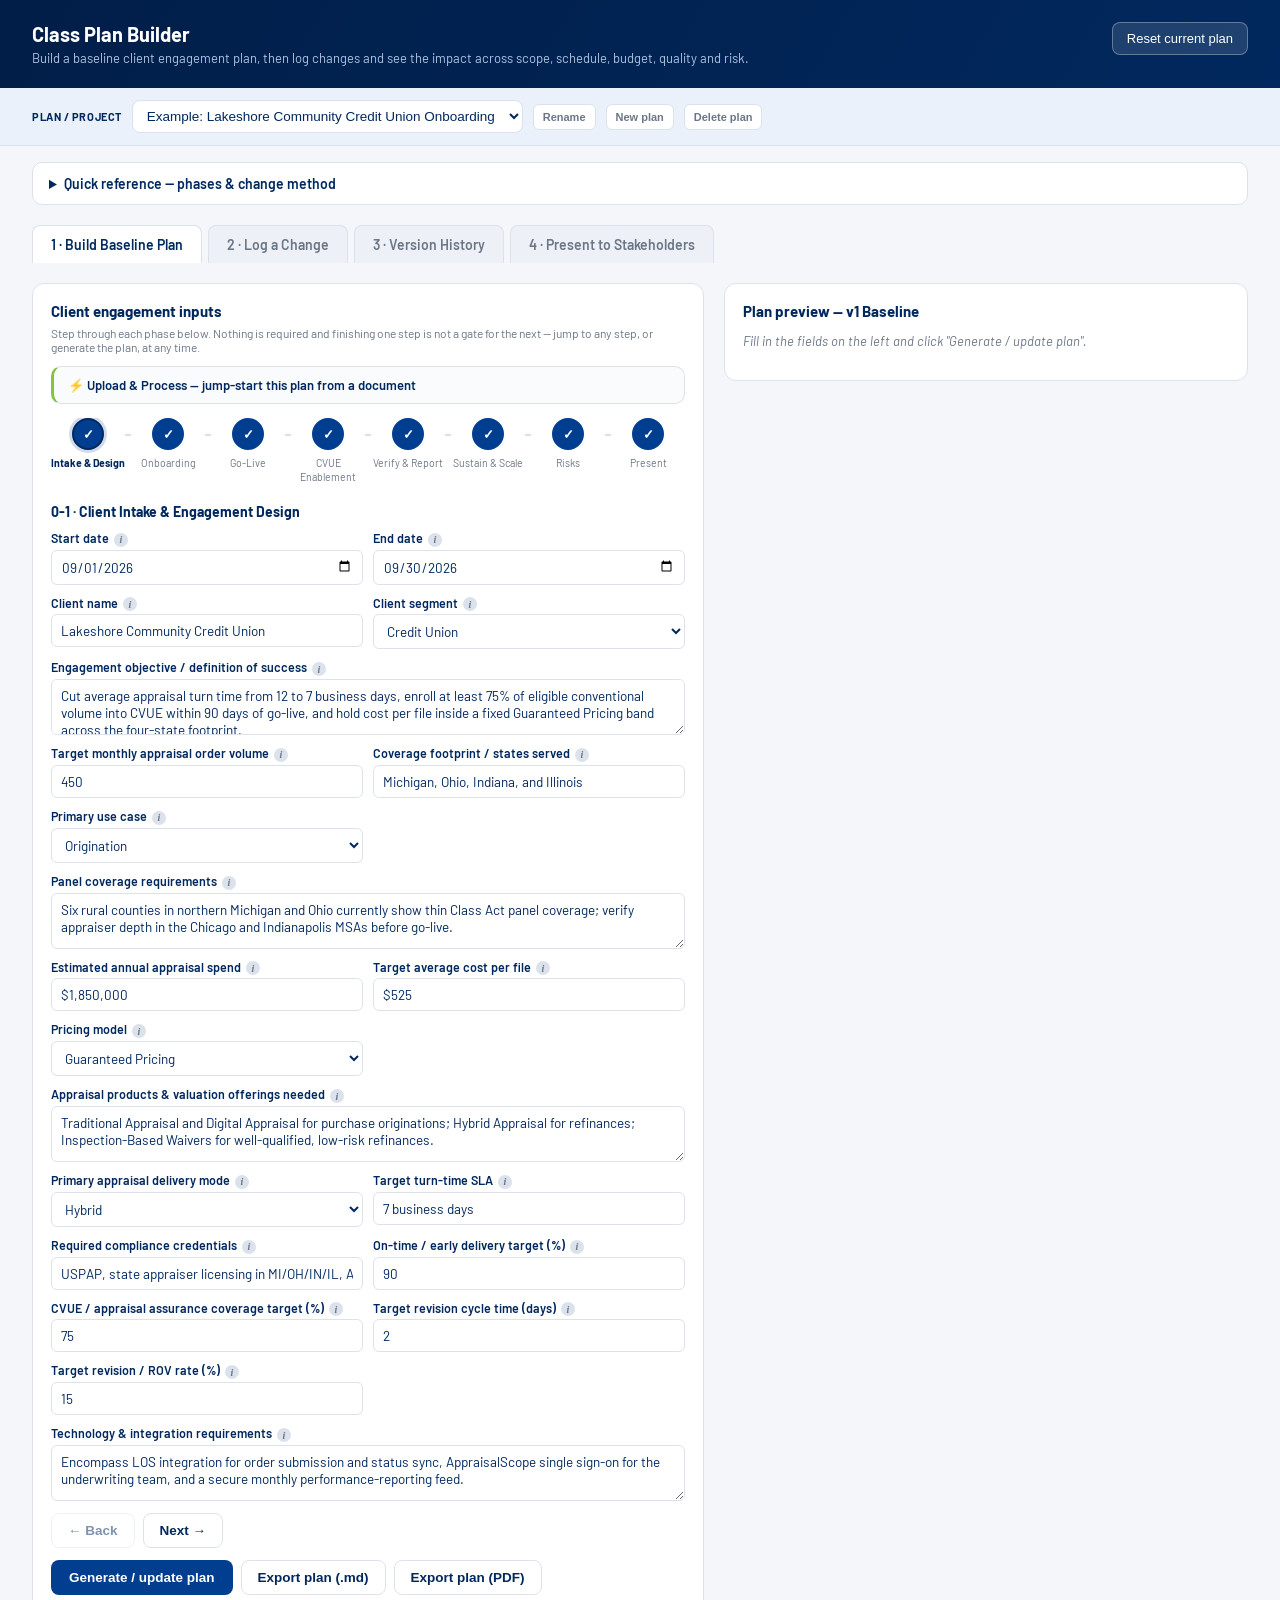
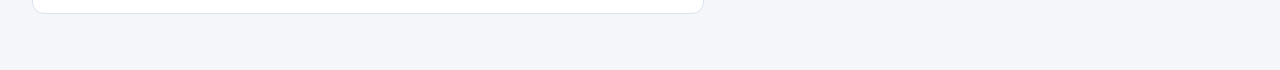
==== commit a837c66c: "Add files via upload" ====
--- a/class-plan-builder.html
+++ b/class-plan-builder.html
@@ -109,9 +109,19 @@
   .gantt-label{ font-size:12px; color:var(--text); font-weight:600; }
   .gantt-track{ position:relative; height:24px; background:#EDF0F6; border-radius:6px; }
   .gantt-bar{ position:absolute; top:2px; bottom:2px; background:var(--accent-2); border-radius:5px; display:flex; align-items:center; overflow:hidden; -webkit-print-color-adjust:exact; print-color-adjust:exact; }
+  .gantt-bar.status-complete{ background:var(--teal); }
+  .gantt-bar.status-active{ background:var(--accent); }
+  .gantt-bar.status-planned{ background:#B6CFEE; }
+  .gantt-bar.status-planned .gantt-bar-text{ color:var(--teal); }
   .gantt-bar.changed{ background:var(--sev-medium); }
   .gantt-bar-text{ font-size:10px; color:#fff; white-space:nowrap; padding:0 6px; }
   .gantt-empty{ font-size:11px; color:var(--muted); font-style:italic; padding-left:8px; line-height:24px; }
+  .gantt-legend{ display:flex; gap:14px; justify-content:flex-end; font-size:10.5px; color:var(--muted); font-weight:600; letter-spacing:.03em; margin-bottom:8px; }
+  .gantt-legend-item{ display:flex; align-items:center; gap:5px; }
+  .gantt-legend-dot{ width:8px; height:8px; border-radius:2px; display:inline-block; }
+  .gantt-legend-dot.status-complete{ background:var(--teal); }
+  .gantt-legend-dot.status-active{ background:var(--accent); }
+  .gantt-legend-dot.status-planned{ background:#B6CFEE; }
 
   .lever-checklist{ display:flex; flex-wrap:wrap; gap:8px; margin-bottom:4px; }
   .lever-check{ display:flex; align-items:center; gap:6px; font-size:12.5px; border:1px solid var(--border); border-radius:20px; padding:6px 12px; cursor:pointer; background:#fff; color:var(--text); }
@@ -190,6 +200,11 @@
   .present-section p{ font-size:14px; line-height:1.6; margin:0; color:var(--text); }
   .present-kpis{ display:flex; flex-wrap:wrap; gap:8px; }
   .present-kpi{ background:#EAF1FB; border:1px solid var(--border); border-radius:20px; padding:6px 14px; font-size:13px; font-weight:600; color:var(--teal); }
+  .present-context-strip{ display:flex; flex-wrap:wrap; background:#fff; border:1px solid var(--border); border-radius:10px; margin-bottom:22px; }
+  .present-context-item{ flex:1 1 140px; padding:10px 16px; border-right:1px solid var(--border); }
+  .present-context-item:last-child{ border-right:none; }
+  .present-context-label{ font-size:9.5px; letter-spacing:.1em; text-transform:uppercase; color:var(--muted); }
+  .present-context-value{ font-size:13.5px; font-weight:600; color:var(--text); margin-top:3px; }
 
   .upload-box{ border-left:3px solid var(--accent); margin-bottom:14px; }
   .upload-box summary{ display:flex; align-items:center; gap:8px; }
@@ -233,6 +248,9 @@
     #printArea .gantt-bar{ -webkit-print-color-adjust:exact; print-color-adjust:exact; }
     #printArea .present-doc{ max-width:100%; }
     #printArea .present-kpi{ border:1px solid #ccc; }
+    #printArea .present-context-strip{ border:1px solid #ccc; }
+    #printArea .present-context-item{ border-right:1px solid #ccc; }
+    #printArea .gantt-bar.status-complete, #printArea .gantt-bar.status-active, #printArea .gantt-bar.status-planned{ -webkit-print-color-adjust:exact; print-color-adjust:exact; }
   }
 </style>
 </head>
@@ -2105,7 +2123,16 @@
     return months[d.getMonth()]+' '+d.getDate()+', '+d.getFullYear();
   }
 
-  function renderGanttHTML(snapshot, diffs){
+  // Complete/Active/Planned, derived from real phase dates vs today — never fabricated.
+  function phaseStatusClass(start, end){
+    var now = new Date();
+    if (end && now > end) return 'status-complete';
+    if (start && end && now >= start && now <= end) return 'status-active';
+    return 'status-planned';
+  }
+
+  function renderGanttHTML(snapshot, diffs, opts){
+    opts = opts || {};
     var diffMap = {};
     (diffs||[]).forEach(function(d){ diffMap[d.fieldId] = d; });
     var rows = TIMELINE_PHASES.map(function(p){
@@ -2134,12 +2161,19 @@
       var left = pct(r.start);
       var width = Math.max(0.6, pct(r.end) - left);
       var dateLabel = fmtDate(r.start)+' → '+fmtDate(r.end);
+      var statusClass = (opts.showStatus && !r.changed) ? (' '+phaseStatusClass(r.start, r.end)) : '';
       return '<div class="gantt-row"><div class="gantt-label">'+r.phase.label+'</div><div class="gantt-track">'+
-        '<div class="gantt-bar'+(r.changed?' changed':'')+'" style="left:'+left.toFixed(2)+'%; width:'+width.toFixed(2)+'%;" title="'+escapeHtml(dateLabel)+'">'+
+        '<div class="gantt-bar'+(r.changed?' changed':'')+statusClass+'" style="left:'+left.toFixed(2)+'%; width:'+width.toFixed(2)+'%;" title="'+escapeHtml(dateLabel)+'">'+
         '<span class="gantt-bar-text">'+escapeHtml(dateLabel)+'</span></div></div></div>';
     }).join('');
 
-    return '<div class="gantt"><div class="gantt-axis"><span>'+fmtDate(minD)+'</span><span>'+fmtDate(maxD)+'</span></div>'+barsHtml+'</div>';
+    var legend = opts.showStatus ? '<div class="gantt-legend">'
+      + '<span class="gantt-legend-item"><span class="gantt-legend-dot status-complete"></span>Complete</span>'
+      + '<span class="gantt-legend-item"><span class="gantt-legend-dot status-active"></span>Active</span>'
+      + '<span class="gantt-legend-item"><span class="gantt-legend-dot status-planned"></span>Planned</span>'
+      + '</div>' : '';
+
+    return '<div class="gantt">'+legend+'<div class="gantt-axis"><span>'+fmtDate(minD)+'</span><span>'+fmtDate(maxD)+'</span></div>'+barsHtml+'</div>';
   }
 
   // Old saved versions stored one flat {scope:{...},schedule:{...},...} object shared across all
@@ -2319,6 +2353,16 @@
     html += '<h2>'+(s.clientNeed ? escapeHtml(s.clientNeed) : 'Add the client’s stated need on the "Presenting To Stakeholders" step (tab 1) to open with it here.')+'</h2>';
     html += '</div>';
 
+    var contextItems = [];
+    if (s.clientName) contextItems.push({label:'Client', value:s.clientName});
+    if (s.clientSegment) contextItems.push({label:'Segment', value:s.clientSegment});
+    if (s.goLiveWindow) contextItems.push({label:'Go-live target', value:s.goLiveWindow});
+    if (contextItems.length){
+      html += '<div class="present-context-strip">'+contextItems.map(function(c){
+        return '<div class="present-context-item"><div class="present-context-label">'+escapeHtml(c.label)+'</div><div class="present-context-value">'+escapeHtml(c.value)+'</div></div>';
+      }).join('')+'</div>';
+    }
+
     if (s.engagementObjective){
       html += '<div class="present-section"><h3>Our approach</h3><p>'+escapeHtml(s.engagementObjective)+'</p></div>';
     }
@@ -2326,7 +2370,7 @@
       html += '<div class="present-section"><h3>Success criteria</h3><div class="present-kpis">'+kpis.map(function(k){ return '<span class="present-kpi">'+escapeHtml(k)+'</span>'; }).join('')+'</div></div>';
     }
 
-    html += '<div class="present-section"><h3>Timeline</h3>'+renderGanttHTML(s, [])+'</div>';
+    html += '<div class="present-section"><h3>Timeline</h3>'+renderGanttHTML(s, [], {showStatus:true})+'</div>';
 
     var govLines = [];
     if (s.clientSponsor) govLines.push('<b>Client sponsor:</b> '+escapeHtml(s.clientSponsor));
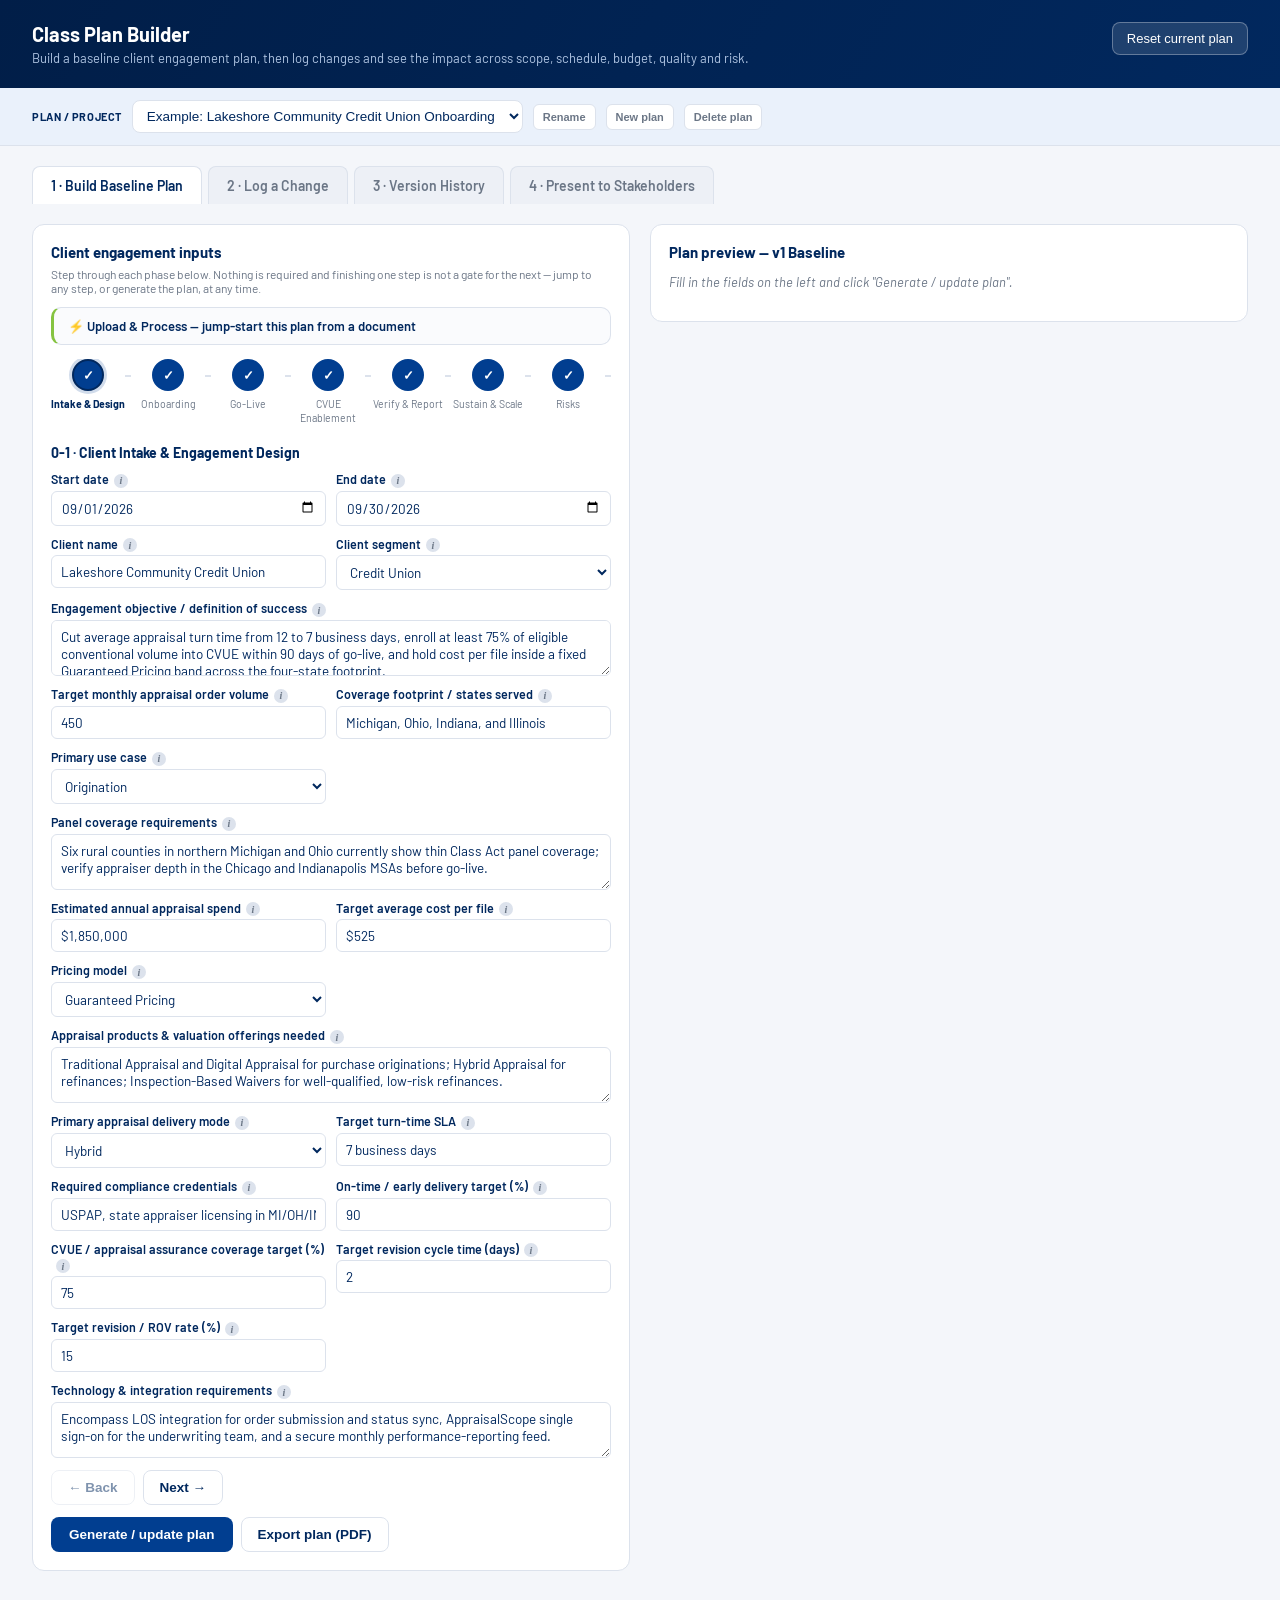
==== commit dec61082: "Add files via upload" ====
--- a/class-plan-builder.html
+++ b/class-plan-builder.html
@@ -35,13 +35,6 @@
   .project-bar-label{ font-size:11px; font-weight:700; color:var(--teal); text-transform:uppercase; letter-spacing:.05em; }
   .project-bar select{ padding:7px 10px; border-radius:8px; border:1px solid var(--border); font-size:13.5px; min-width:200px; background:#fff; color:var(--text); }
 
-  details.quickref{ margin:16px 32px 0; background:#fff; border:1px solid var(--border); border-radius:10px; }
-  details.quickref summary{ padding:12px 16px; font-weight:600; cursor:pointer; color:var(--teal); font-size:14px; }
-  .quickref-body{ padding:0 16px 16px; font-size:13px; color:var(--muted); line-height:1.6; }
-  .quickref-body b{ color:var(--text); }
-  .phase-chain{ display:flex; flex-wrap:wrap; gap:6px; margin:8px 0 14px; }
-  .phase-chip{ background:#EAF1FB; border:1px solid var(--border); border-radius:16px; padding:4px 10px; font-size:12px; }
-
   .tabs{ display:flex; gap:6px; padding:20px 32px 0; }
   .tab-btn{ padding:10px 18px; border-radius:8px 8px 0 0; border:1px solid var(--border); border-bottom:none; background:#EDF0F6; cursor:pointer; font-weight:600; color:var(--muted); font-size:14px; }
   .tab-btn.active{ background:var(--card); color:var(--teal); }
@@ -50,7 +43,13 @@
 
   .columns{ display:grid; grid-template-columns:1fr 1fr; gap:20px; align-items:start; }
   @media(max-width:920px){ .columns{grid-template-columns:1fr;} }
-  .panel{ background:var(--card); border:1px solid var(--border); border-radius:12px; padding:18px; }
+  /* Log a Change: the left panel's height swings a lot as levers/groups are
+     checked and the collapsible Presentation/Governance/Risk section opens —
+     pin the right-hand result panel so it doesn't get shoved down and left
+     dangling. Desktop only — stacks to one column below 920px. */
+  #tab-change .columns > .panel:last-child{ position:sticky; top:0; align-self:start; }
+  @media(max-width:920px){ #tab-change .columns > .panel:last-child{ position:static; } }
+  .panel{ background:var(--card); border:1px solid var(--border); border-radius:12px; padding:18px; min-width:0; }
   .panel h2{ margin-top:0; font-size:15px; color:var(--teal); }
   .panel .hint{ font-size:12px; color:var(--muted); margin:-6px 0 12px; }
 
@@ -97,6 +96,7 @@
   .plan-group{ margin-bottom:14px; }
   .plan-group h3{ font-size:12px; text-transform:uppercase; letter-spacing:.05em; color:var(--accent-2); border-bottom:1px solid var(--border); padding-bottom:5px; margin:0 0 6px; }
   .plan-row{ display:grid; grid-template-columns:190px 1fr; gap:10px; padding:3px 4px; font-size:13px; border-radius:6px; }
+  .plan-value{ min-width:0; }
   .plan-row.changed{ background:#FDF3E0; }
   .plan-label{ color:var(--muted); font-weight:600; }
   .old{ text-decoration:line-through; color:#A8392B; margin-right:4px; }
@@ -234,6 +234,20 @@
   .modal-actions{ display:flex; justify-content:flex-end; gap:8px; }
 
   .print-only{ position:absolute; left:-9999px; top:0; width:800px; }
+
+  /* ---- Mobile safety net. Same idea as Class Value OS's shell: below 640px,
+     every multi-column grid in the tool collapses to one column (all of them
+     are either fr-based or have a fixed left rail that's fine to give up on
+     a phone), and the tab bar scrolls horizontally instead of overflowing —
+     wrapping would break the numbered-tab look. ---- */
+  @media (max-width:640px){
+    header{ padding:16px 18px; }
+    header .actions{ width:100%; }
+    .project-bar, .tabs, .tab-content{ padding-left:16px; padding-right:16px; }
+    .tabs{ overflow-x:auto; flex-wrap:nowrap; -webkit-overflow-scrolling:touch; }
+    .tab-btn{ flex:0 0 auto; }
+    .grid, .plan-row, .gantt-row, .risk-row, .stakeholder-row, .comms-row-grid{ grid-template-columns:1fr !important; }
+  }
   @media print{
     body *{ visibility:hidden; }
     #printArea, #printArea *{ visibility:visible; }
@@ -273,22 +287,6 @@
   <button class="mini-btn" id="newProjectBtn">New plan</button>
   <button class="mini-btn" id="deleteProjectBtn">Delete plan</button>
 </div>
-
-<details class="quickref">
-  <summary>Quick reference — phases &amp; change method</summary>
-  <div class="quickref-body">
-    <b>Client engagement lifecycle:</b>
-    <div class="phase-chain">
-      <span class="phase-chip">0–1 Intake &amp; Design</span>
-      <span class="phase-chip">2 Onboarding</span>
-      <span class="phase-chip">3 Go-Live</span>
-      <span class="phase-chip">4 CVUE Enablement</span>
-      <span class="phase-chip">5 Verify &amp; Report</span>
-      <span class="phase-chip">6 Sustain &amp; Scale</span>
-    </div>
-    <b>When something changes:</b> name it → assess impact (scope / schedule / budget / quality / risk) → reprioritize around outcome KPIs → re-baseline with options → communicate → document.
-  </div>
-</details>
 
 <div class="tabs">
   <div class="tab-btn active" data-tab="baseline">1 · Build Baseline Plan</div>
@@ -331,7 +329,6 @@
       </div>
       <div class="btn-row">
         <button class="primary" id="generateBtn">Generate / update plan</button>
-        <button class="secondary" id="exportBaselineBtn">Export plan (.md)</button>
         <button class="secondary" id="exportBaselinePdfBtn">Export plan (PDF)</button>
       </div>
     </div>
@@ -362,7 +359,6 @@
       <div id="resultImpactSummary"></div>
       <div id="resultPlanView"><p class="empty-plan">Generate your baseline plan first (tab 1).</p></div>
       <div class="btn-row">
-        <button class="secondary" id="exportResultBtn" disabled>Export this version (.md)</button>
         <button class="secondary" id="exportResultPdfBtn" disabled>Export this version (PDF)</button>
       </div>
     </div>
@@ -377,16 +373,12 @@
       <p class="hint">Plan: <b id="historyProjectName">—</b>. Switch, rename, or delete plans from the bar at the top. Click a version name below to view it.</p>
       <div id="originatorSection"></div>
       <div id="versionPills"><p class="empty-plan">No versions yet.</p></div>
-      <div class="btn-row">
-        <button class="secondary" id="exportAllBtn" disabled>Export full history (.md)</button>
-      </div>
     </div>
     <div class="panel">
       <h2 id="historyHeading">—</h2>
       <div id="historyImpactSummary"></div>
       <div id="historyPlanView"><p class="empty-plan">Select a version.</p></div>
       <div class="btn-row">
-        <button class="secondary" id="exportHistoryBtn" disabled>Export this version (.md)</button>
         <button class="secondary" id="exportHistoryPdfBtn" disabled>Export this version (PDF)</button>
       </div>
     </div>
@@ -2326,10 +2318,16 @@
     return html;
   }
 
+  function printFromArea(html){
+    var el = document.getElementById('printArea');
+    if (el.parentNode !== document.body) document.body.appendChild(el);
+    el.innerHTML = html;
+    window.print();
+  }
+
   function exportPDF(version, projectName){
     if (!version) return;
-    document.getElementById('printArea').innerHTML = buildPrintHTML(version, projectName);
-    window.print();
+    printFromArea(buildPrintHTML(version, projectName));
   }
 
   // ---- Tab 4: Present to Stakeholders — a curated one-pager, not the full field-by-field plan ----
@@ -2441,8 +2439,7 @@
 
   function exportPresentationPDF(version, projectName){
     if (!version) return;
-    document.getElementById('printArea').innerHTML = renderPresentationHTML(version, projectName);
-    window.print();
+    printFromArea(renderPresentationHTML(version, projectName));
   }
 
   function download(filename, text){
@@ -2714,11 +2711,6 @@
     persist();
   });
 
-  document.getElementById('exportBaselineBtn').addEventListener('click', function(){
-    var p = proj();
-    if (p.versions.length === 0){ customAlert('Generate the plan first.'); return; }
-    download('class-plan-'+slug(p.name)+'-v1-baseline.md', planToMarkdown(p.versions[0], p.name));
-  });
   document.getElementById('exportBaselinePdfBtn').addEventListener('click', function(){
     var p = proj();
     if (p.versions.length === 0){ customAlert('Generate the plan first.'); return; }
@@ -2919,7 +2911,6 @@
       document.getElementById('resultHeading').textContent = 'Current active plan';
       document.getElementById('resultPlanView').innerHTML = '<p class="empty-plan">Generate your baseline plan first (tab 1).</p>';
       document.getElementById('resultImpactSummary').innerHTML = '';
-      document.getElementById('exportResultBtn').disabled = true;
       document.getElementById('exportResultPdfBtn').disabled = true;
       return;
     }
@@ -2927,10 +2918,6 @@
     document.getElementById('resultHeading').textContent = 'Active plan — '+latest.label;
     document.getElementById('resultPlanView').innerHTML = renderGanttHTML(latest.snapshot, []) + renderPlanHTML(latest.snapshot, []);
     document.getElementById('resultImpactSummary').innerHTML = '';
-    document.getElementById('exportResultBtn').disabled = false;
-    document.getElementById('exportResultBtn').onclick = function(){
-      download('class-plan-'+slug(p.name)+'-'+latest.label.split(' ')[0]+'.md', planToMarkdown(latest, p.name));
-    };
     document.getElementById('exportResultPdfBtn').disabled = false;
     document.getElementById('exportResultPdfBtn').onclick = function(){ exportPDF(latest, p.name); };
     document.getElementById('applyChangeBtn').disabled = false;
@@ -2994,10 +2981,6 @@
     document.getElementById('resultHeading').textContent = 'New version created — '+version.label;
     document.getElementById('resultImpactSummary').innerHTML = impactSummaryHTML(version.impact);
     document.getElementById('resultPlanView').innerHTML = renderGanttHTML(version.snapshot, version.diffs) + renderPlanHTML(version.snapshot, version.diffs);
-    document.getElementById('exportResultBtn').disabled = false;
-    document.getElementById('exportResultBtn').onclick = function(){
-      download('class-plan-'+slug(p.name)+'-'+version.label.split(' ')[0]+'.md', planToMarkdown(version, p.name));
-    };
     document.getElementById('exportResultPdfBtn').disabled = false;
     document.getElementById('exportResultPdfBtn').onclick = function(){ exportPDF(version, p.name); };
 
@@ -3027,35 +3010,23 @@
     var container = document.getElementById('versionPills');
     if (p.versions.length === 0){
       container.innerHTML = '<p class="empty-plan">No versions yet.</p>';
-      document.getElementById('exportAllBtn').disabled = true;
       activeHistoryId = null;
       document.getElementById('historyHeading').textContent = '—';
       document.getElementById('historyImpactSummary').innerHTML = '';
       document.getElementById('historyPlanView').innerHTML = '<p class="empty-plan">Select a version.</p>';
-      document.getElementById('exportHistoryBtn').disabled = true;
-      document.getElementById('exportHistoryBtn').onclick = null;
       document.getElementById('exportHistoryPdfBtn').disabled = true;
       document.getElementById('exportHistoryPdfBtn').onclick = null;
       return;
     }
-    document.getElementById('exportAllBtn').disabled = false;
     container.innerHTML = p.versions.map(function(v){
       return '<div class="version-row">'+
         '<span class="version-pill" data-vid="'+v.id+'">'+v.label+'</span>'+
-        '<button class="mini-btn" data-vid-md="'+v.id+'" title="Export Markdown">MD</button>'+
         '<button class="mini-btn" data-vid-pdf="'+v.id+'" title="Export PDF">PDF</button>'+
       '</div>';
     }).join('');
     container.querySelectorAll('.version-pill').forEach(function(pl){
       pl.addEventListener('click', function(){
         showHistoryVersion(parseInt(pl.getAttribute('data-vid'), 10));
-      });
-    });
-    container.querySelectorAll('[data-vid-md]').forEach(function(btn){
-      btn.addEventListener('click', function(e){
-        var vid = parseInt(e.target.getAttribute('data-vid-md'), 10);
-        var v = proj().versions.filter(function(x){ return x.id === vid; })[0];
-        if (v) download('class-plan-'+slug(proj().name)+'-'+v.label.split(' ')[0]+'.md', planToMarkdown(v, proj().name));
       });
     });
     container.querySelectorAll('[data-vid-pdf]').forEach(function(btn){
@@ -3084,20 +3055,9 @@
     var descHtml = version.description ? '<p class="hint" style="margin-top:0;">'+escapeHtml(version.description)+'</p>' : '';
     document.getElementById('historyImpactSummary').innerHTML = descHtml + impactSummaryHTML(version.impact);
     document.getElementById('historyPlanView').innerHTML = renderGanttHTML(version.snapshot, version.diffs) + renderPlanHTML(version.snapshot, version.diffs);
-    document.getElementById('exportHistoryBtn').disabled = false;
-    document.getElementById('exportHistoryBtn').onclick = function(){
-      download('class-plan-'+slug(p.name)+'-'+version.label.split(' ')[0]+'.md', planToMarkdown(version, p.name));
-    };
     document.getElementById('exportHistoryPdfBtn').disabled = false;
     document.getElementById('exportHistoryPdfBtn').onclick = function(){ exportPDF(version, p.name); };
   }
-
-  document.getElementById('exportAllBtn').addEventListener('click', function(){
-    var p = proj();
-    if (p.versions.length === 0) return;
-    var md = p.versions.map(function(v){ return planToMarkdown(v, p.name); }).join('\n\n---\n\n');
-    download('class-plan-'+slug(p.name)+'-full-history.md', md);
-  });
 
   // ---- Reset current plan ----
   document.getElementById('resetAllBtn').addEventListener('click', function(){
